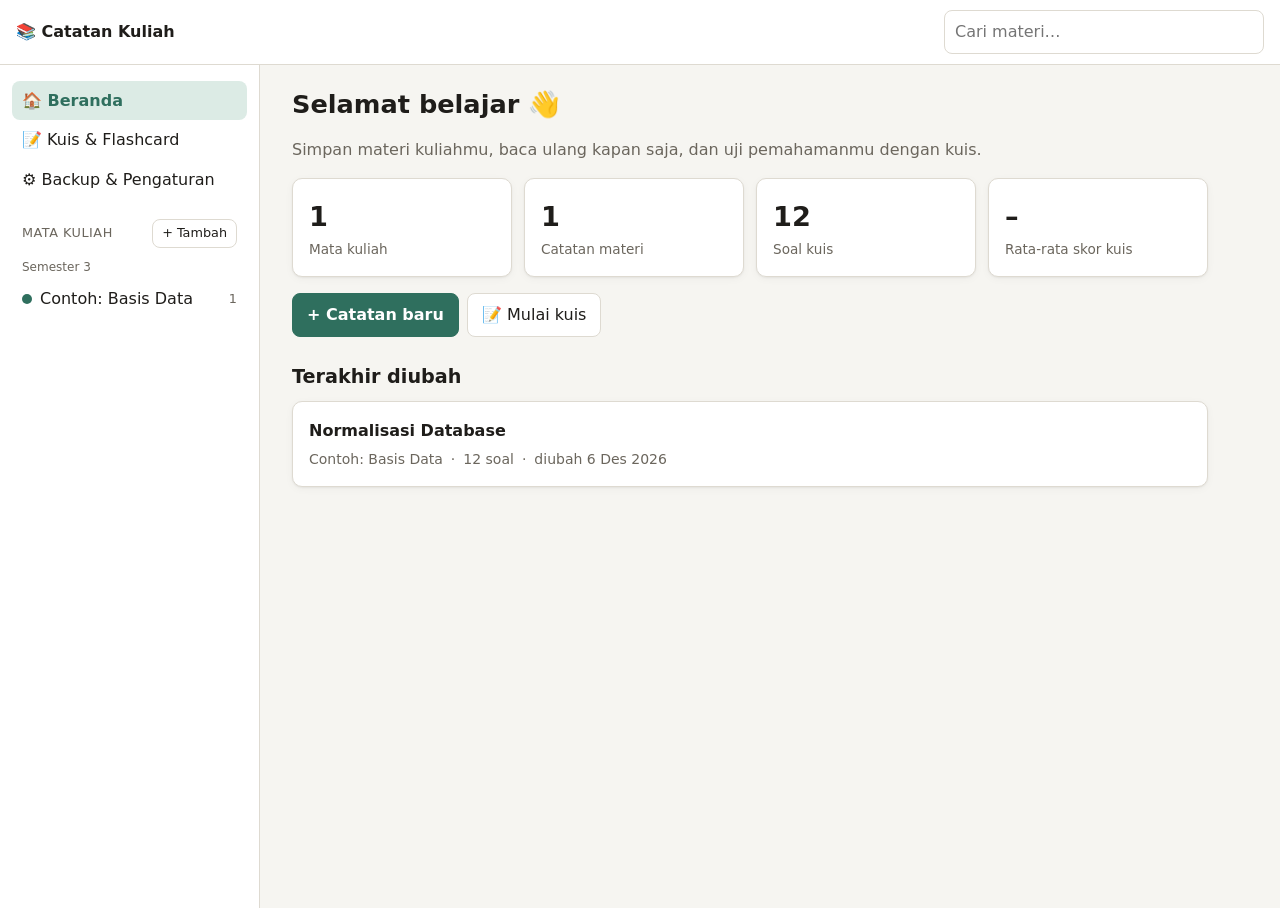
==== index.html @ 5956aaf2 "Aplikasi Catatan Kuliah: simpan materi, belajar ulang, dan kuis Co-Authored-By: Claude Opus 5.5 <nor" ====
<!doctype html>
<html lang="id">
<head>
  <meta charset="utf-8">
  <meta name="viewport" content="width=device-width, initial-scale=1">
  <title>Catatan Kuliah</title>
  <meta name="description" content="Simpan semua materi kuliah, pelajari ulang, dan ubah jadi kuis.">
  <link rel="icon" href="data:image/svg+xml,<svg xmlns='http://www.w3.org/2000/svg' viewBox='0 0 100 100'><text y='.9em' font-size='90'>📚</text></svg>">
  <link rel="stylesheet" href="styles.css">
</head>
<body>
  <header class="topbar">
    <button class="icon-btn menu-btn" id="menuBtn" aria-label="Buka menu">☰</button>
    <a href="#/" class="brand">📚 Catatan Kuliah</a>
    <form class="search" id="searchForm" role="search">
      <input type="search" id="searchInput" placeholder="Cari materi…" aria-label="Cari materi">
    </form>
  </header>

  <div class="layout">
    <aside class="sidebar" id="sidebar">
      <nav>
        <a href="#/" data-nav="home">🏠 Beranda</a>
        <a href="#/kuis" data-nav="kuis">📝 Kuis &amp; Flashcard</a>
        <a href="#/pengaturan" data-nav="pengaturan">⚙️ Backup &amp; Pengaturan</a>
      </nav>
      <div class="side-head">
        <span>Mata Kuliah</span>
        <button class="btn small" id="addCourseBtn">+ Tambah</button>
      </div>
      <div id="courseList"></div>
    </aside>
    <main id="app" tabindex="-1"></main>
  </div>

  <div class="toast" id="toast" role="status" aria-live="polite"></div>
  <script src="app.js"></script>
</body>
</html>
---- styles.css ----
:root {
  --bg: #f6f5f1;
  --surface: #ffffff;
  --surface-2: #efede7;
  --text: #1f1d1a;
  --muted: #6b665d;
  --border: #dedad1;
  --accent: #2f6f5e;
  --accent-soft: #dcebe5;
  --accent-text: #ffffff;
  --good: #2e7d4f;
  --good-soft: #def2e5;
  --bad: #b23b3b;
  --bad-soft: #f8e1e1;
  --warn-soft: #fbf0d4;
  --mark: #fde68a;
  --radius: 10px;
  --shadow: 0 1px 2px rgba(0,0,0,.05), 0 2px 8px rgba(0,0,0,.04);
  color-scheme: light;
}
@media (prefers-color-scheme: dark) {
  :root:not([data-theme="light"]) {
    --bg: #161614;
    --surface: #1f1f1c;
    --surface-2: #2a2a26;
    --text: #ece9e2;
    --muted: #a19c91;
    --border: #3a3934;
    --accent: #6cc3a8;
    --accent-soft: #1f3a32;
    --accent-text: #0d1c17;
    --good: #6fcf97;
    --good-soft: #1d3326;
    --bad: #f08a8a;
    --bad-soft: #3a2222;
    --warn-soft: #3a3220;
    --mark: #6b5a17;
    --shadow: none;
    color-scheme: dark;
  }
}
:root[data-theme="dark"] {
  --bg: #161614; --surface: #1f1f1c; --surface-2: #2a2a26; --text: #ece9e2; --muted: #a19c91;
  --border: #3a3934; --accent: #6cc3a8; --accent-soft: #1f3a32; --accent-text: #0d1c17;
  --good: #6fcf97; --good-soft: #1d3326; --bad: #f08a8a; --bad-soft: #3a2222; --warn-soft: #3a3220;
  --mark: #6b5a17; --shadow: none; color-scheme: dark;
}

* { box-sizing: border-box; }
html, body { margin: 0; }
body {
  background: var(--bg);
  color: var(--text);
  font: 16px/1.6 system-ui, -apple-system, "Segoe UI", Roboto, sans-serif;
}
a { color: var(--accent); }
h1, h2, h3 { line-height: 1.25; }
h1 { font-size: 1.6rem; margin: 0 0 .25rem; }
h2 { font-size: 1.2rem; margin: 1.75rem 0 .75rem; }
.muted { color: var(--muted); }
.small-text { font-size: .875rem; }

/* Top bar */
.topbar {
  position: sticky; top: 0; z-index: 20;
  display: flex; align-items: center; gap: 12px;
  padding: 10px 16px;
  background: var(--surface);
  border-bottom: 1px solid var(--border);
}
.brand { font-weight: 700; text-decoration: none; color: var(--text); white-space: nowrap; }
.search { margin-left: auto; flex: 0 1 320px; min-width: 0; }
.search input { width: 100%; }
.icon-btn.menu-btn { display: none; }

/* Layout */
.layout { display: flex; min-height: calc(100vh - 57px); }
.sidebar {
  width: 260px; flex-shrink: 0;
  padding: 16px 12px;
  border-right: 1px solid var(--border);
  background: var(--surface);
}
.sidebar nav a, .course-link {
  display: flex; align-items: center; gap: 8px;
  padding: 7px 10px; border-radius: 8px;
  color: var(--text); text-decoration: none;
}
.sidebar nav a:hover, .course-link:hover { background: var(--surface-2); }
.sidebar a.active { background: var(--accent-soft); color: var(--accent); font-weight: 600; }
.side-head {
  display: flex; justify-content: space-between; align-items: center;
  margin: 20px 10px 6px; font-size: .8rem; text-transform: uppercase; letter-spacing: .04em; color: var(--muted);
}
.course-link .dot { width: 10px; height: 10px; border-radius: 50%; flex-shrink: 0; }
.course-link .count { margin-left: auto; font-size: .8rem; color: var(--muted); }
.semester-label { font-size: .75rem; color: var(--muted); margin: 10px 10px 2px; }

main { flex: 1; min-width: 0; padding: 24px 32px 64px; max-width: 980px; }
main:focus { outline: none; }

@media (max-width: 760px) {
  .icon-btn.menu-btn { display: inline-flex; }
  .sidebar {
    position: fixed; top: 57px; left: 0; bottom: 0; z-index: 15;
    transform: translateX(-100%); transition: transform .2s ease;
    overflow-y: auto; visibility: hidden;
  }
  .sidebar.open { transform: none; visibility: visible; box-shadow: 4px 0 16px rgba(0,0,0,.15); }
  main { padding: 20px 16px 64px; }
  .search { flex-basis: auto; }
  .brand { font-size: .95rem; }
}

/* Controls */
button, input, select, textarea { font: inherit; color: inherit; }
input[type="text"], input[type="search"], input[type="number"], select, textarea {
  background: var(--surface); border: 1px solid var(--border); border-radius: 8px;
  padding: 8px 10px; max-width: 100%;
}
input:focus, select:focus, textarea:focus, button:focus-visible {
  outline: 2px solid var(--accent); outline-offset: 1px;
}
textarea { width: 100%; resize: vertical; line-height: 1.5; }
.btn, .icon-btn {
  display: inline-flex; align-items: center; justify-content: center; gap: 6px;
  border: 1px solid var(--border); background: var(--surface); border-radius: 8px;
  padding: 8px 14px; cursor: pointer; text-decoration: none; color: var(--text);
}
.icon-btn { padding: 6px 10px; }
.btn:hover { background: var(--surface-2); }
.btn.primary { background: var(--accent); border-color: var(--accent); color: var(--accent-text); font-weight: 600; }
.btn.primary:hover { filter: brightness(1.07); }
.btn.danger { color: var(--bad); }
.btn.small { padding: 3px 9px; font-size: .8rem; }
.btn[disabled] { opacity: .5; cursor: not-allowed; }
.row { display: flex; gap: 8px; flex-wrap: wrap; align-items: center; }
.spread { display: flex; justify-content: space-between; align-items: flex-start; gap: 12px; flex-wrap: wrap; }
label.field { display: block; margin-bottom: 14px; }
label.field > span { display: block; font-weight: 600; font-size: .9rem; margin-bottom: 4px; }

/* Cards */
.card {
  background: var(--surface); border: 1px solid var(--border); border-radius: var(--radius);
  padding: 16px; box-shadow: var(--shadow);
}
.grid { display: grid; gap: 12px; grid-template-columns: repeat(auto-fill, minmax(200px, 1fr)); }
.stats { display: grid; gap: 12px; grid-template-columns: repeat(auto-fit, minmax(140px, 1fr)); margin: 16px 0; }
.stat .num { font-size: 1.7rem; font-weight: 700; font-variant-numeric: tabular-nums; }
.stat .lbl { color: var(--muted); font-size: .85rem; }
.list { display: flex; flex-direction: column; gap: 8px; }
.note-item { display: block; text-decoration: none; color: var(--text); }
.note-item:hover { border-color: var(--accent); }
.note-item .title { font-weight: 600; }
.pill {
  display: inline-block; padding: 1px 8px; border-radius: 99px; font-size: .75rem;
  background: var(--surface-2); color: var(--muted);
}
.pill.weak { background: var(--bad-soft); color: var(--bad); }
.empty { text-align: center; padding: 32px 16px; color: var(--muted); }

/* Note content */
.note-body { margin-top: 16px; }
.note-body h1 { font-size: 1.4rem; margin-top: 1.5rem; }
.note-body h2 { font-size: 1.2rem; }
.note-body h3 { font-size: 1.05rem; }
.note-body code { background: var(--surface-2); padding: 1px 5px; border-radius: 4px; font-size: .9em; }
.note-body pre { background: var(--surface-2); padding: 12px; border-radius: 8px; overflow-x: auto; }
.note-body pre code { background: none; padding: 0; }
.note-body blockquote { margin: 1rem 0; padding: 8px 14px; border-left: 3px solid var(--accent); background: var(--accent-soft); border-radius: 0 8px 8px 0; }
.note-body mark { background: var(--mark); color: inherit; padding: 0 2px; border-radius: 3px; }
.note-body strong { color: var(--accent); }
.note-body img { max-width: 100%; }
.def { display: grid; grid-template-columns: minmax(90px, 30%) 1fr; gap: 12px; padding: 8px 12px; border-bottom: 1px solid var(--border); }
.def:first-child { border-top: 1px solid var(--border); }
.def dt { font-weight: 700; }
.def dd { margin: 0; }
dl.defs { margin: 1rem 0; }
@media (max-width: 520px) { .def { grid-template-columns: 1fr; gap: 2px; } }

/* Editor */
.editor-grid { display: grid; gap: 16px; grid-template-columns: 1fr 1fr; }
@media (max-width: 900px) { .editor-grid { grid-template-columns: 1fr; } }
.preview { min-height: 200px; max-height: 60vh; overflow-y: auto; }
.help { background: var(--warn-soft); border-radius: 8px; padding: 10px 14px; font-size: .875rem; margin-bottom: 14px; }
.help code { background: var(--surface); padding: 0 4px; border-radius: 4px; }
.q-item { border: 1px solid var(--border); border-radius: 8px; padding: 10px 12px; margin-bottom: 8px; background: var(--surface); }
.q-item .meta { font-size: .8rem; color: var(--muted); }

/* Quiz */
.quiz-wrap { max-width: 680px; }
.progress { height: 6px; background: var(--surface-2); border-radius: 99px; overflow: hidden; margin: 8px 0 20px; }
.progress > div { height: 100%; background: var(--accent); transition: width .25s; }
.question { font-size: 1.15rem; font-weight: 600; margin: 8px 0 18px; }
.options { display: flex; flex-direction: column; gap: 8px; }
.option {
  text-align: left; padding: 12px 14px; border: 1px solid var(--border); border-radius: 8px;
  background: var(--surface); cursor: pointer; display: flex; gap: 10px;
}
.option:hover:not([disabled]) { border-color: var(--accent); }
.option .key { color: var(--muted); font-weight: 600; min-width: 1.2em; }
.option.correct { background: var(--good-soft); border-color: var(--good); }
.option.wrong { background: var(--bad-soft); border-color: var(--bad); }
.option[disabled] { cursor: default; }
.feedback { margin-top: 16px; padding: 12px 14px; border-radius: 8px; }
.feedback.ok { background: var(--good-soft); }
.feedback.no { background: var(--bad-soft); }
.flashcard {
  min-height: 220px; display: flex; flex-direction: column; justify-content: center; align-items: center;
  text-align: center; padding: 28px 20px;
}
.flashcard .answer { margin-top: 18px; padding-top: 18px; border-top: 1px dashed var(--border); width: 100%; font-size: 1.1rem; }
.score-big { font-size: 3rem; font-weight: 800; font-variant-numeric: tabular-nums; }
.choice-grid { display: grid; gap: 8px; grid-template-columns: repeat(auto-fit, minmax(180px, 1fr)); }
.choice { display: flex; gap: 8px; align-items: flex-start; padding: 10px 12px; border: 1px solid var(--border); border-radius: 8px; background: var(--surface); cursor: pointer; }
.choice:has(input:checked) { border-color: var(--accent); background: var(--accent-soft); }

table { border-collapse: collapse; width: 100%; font-size: .9rem; }
th, td { text-align: left; padding: 8px 6px; border-bottom: 1px solid var(--border); }
th { color: var(--muted); font-weight: 600; }
td.num { font-variant-numeric: tabular-nums; }
.table-scroll { overflow-x: auto; }

.toast {
  position: fixed; left: 50%; bottom: 24px; transform: translateX(-50%) translateY(20px);
  background: var(--text); color: var(--bg); padding: 10px 16px; border-radius: 8px;
  opacity: 0; pointer-events: none; transition: all .2s; max-width: calc(100% - 32px); z-index: 50;
}
.toast.show { opacity: 1; transform: translateX(-50%); }
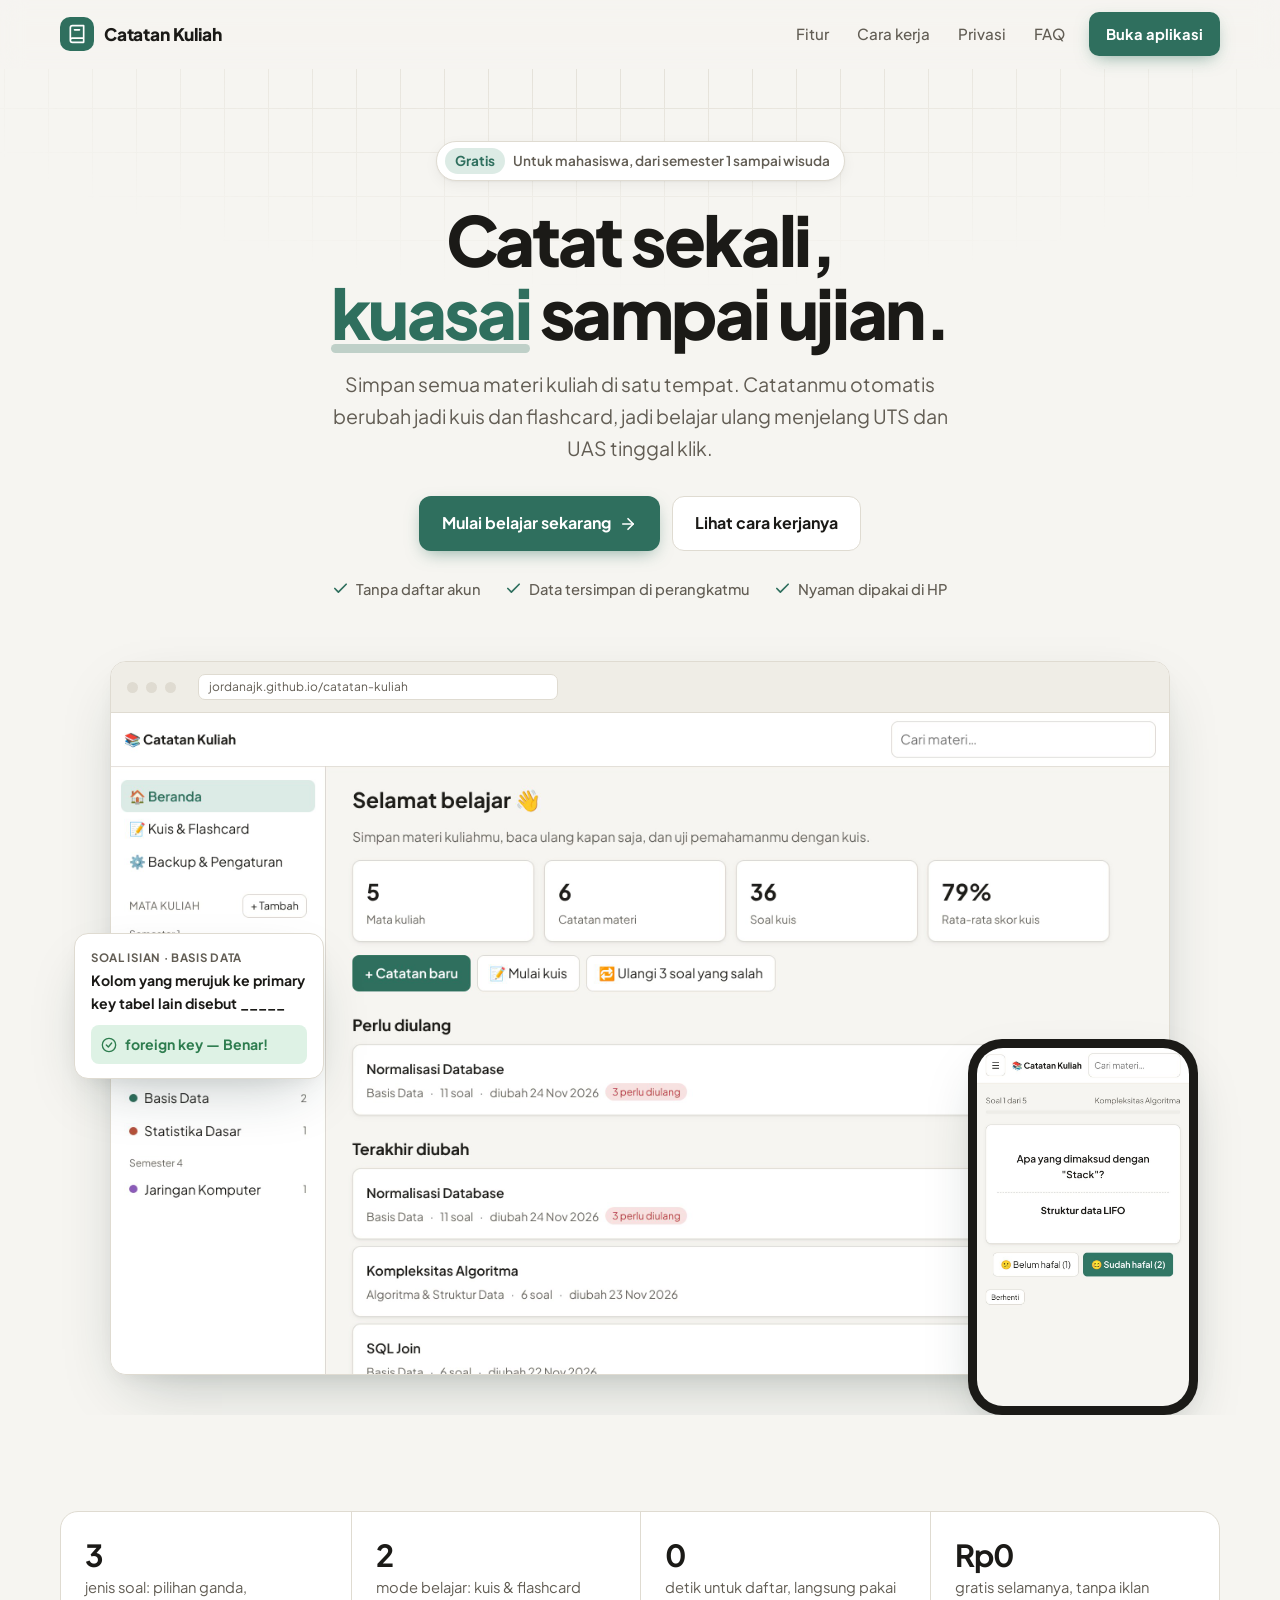
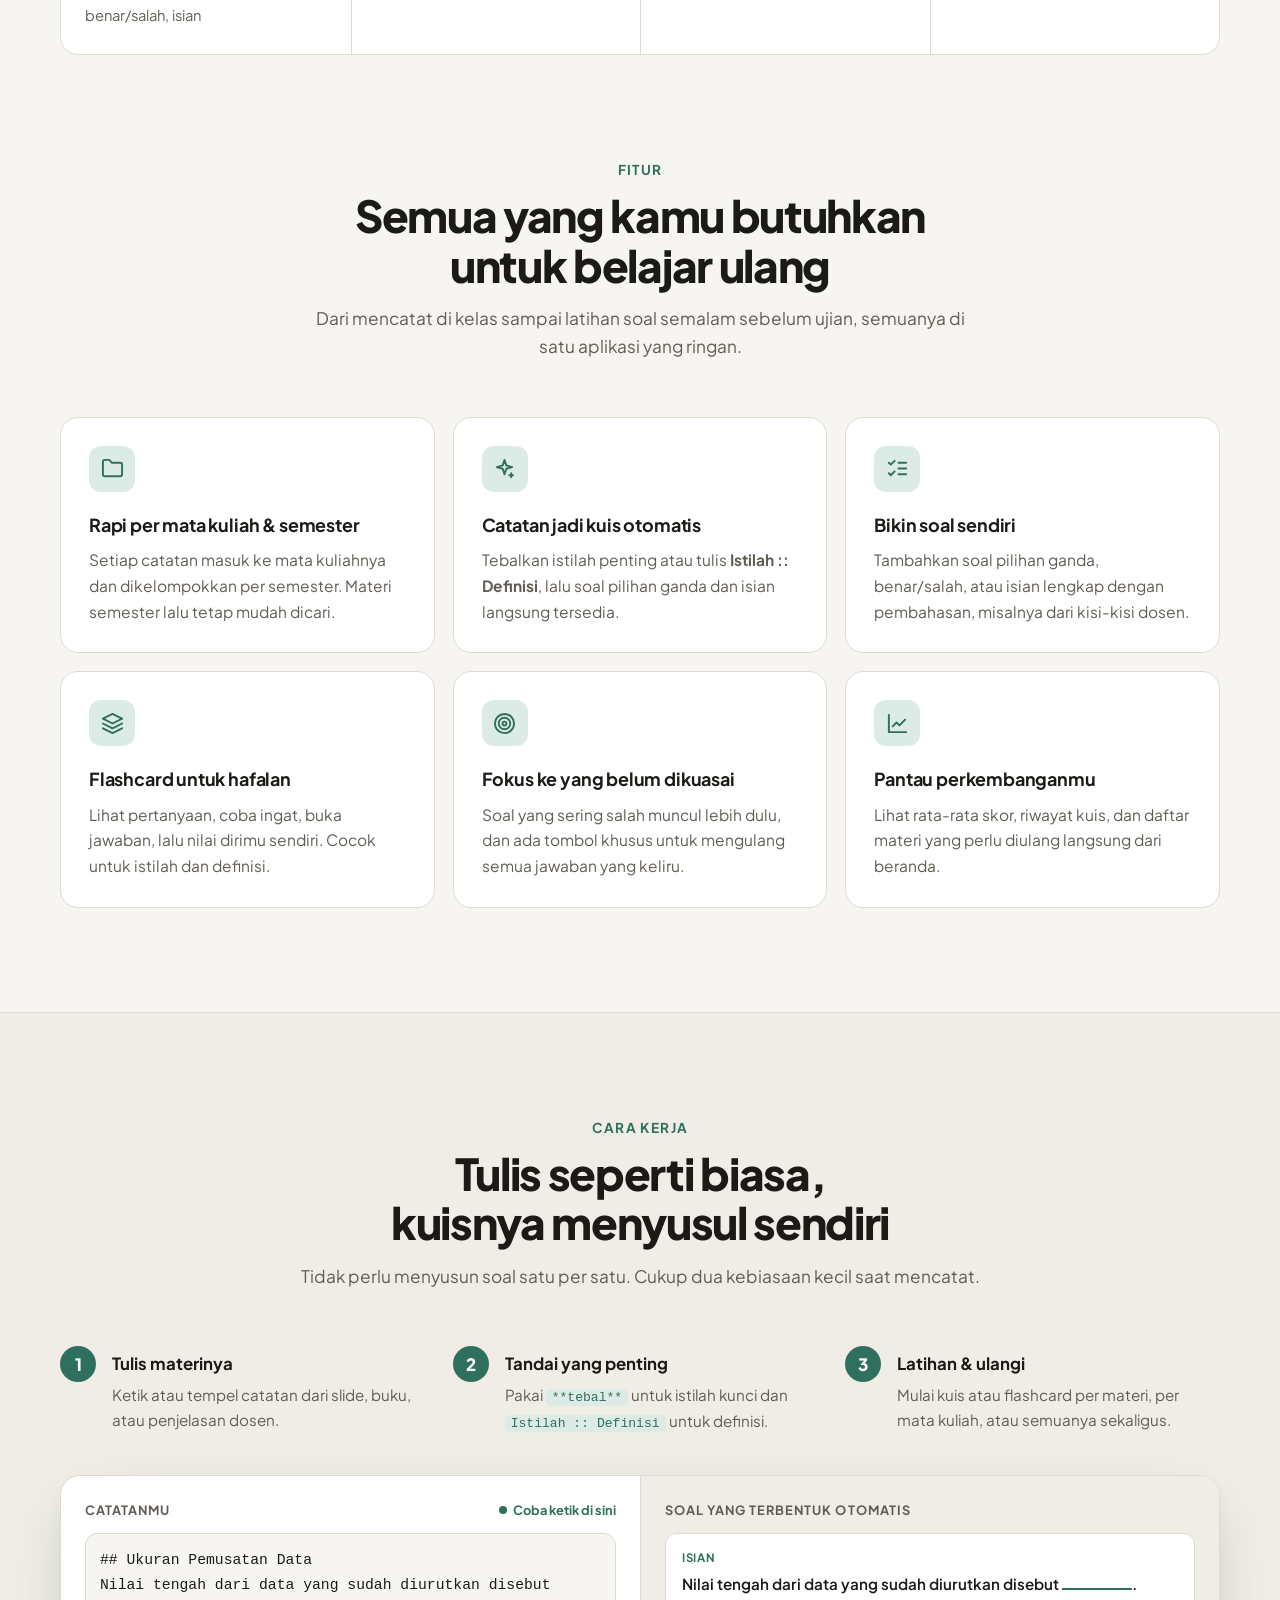
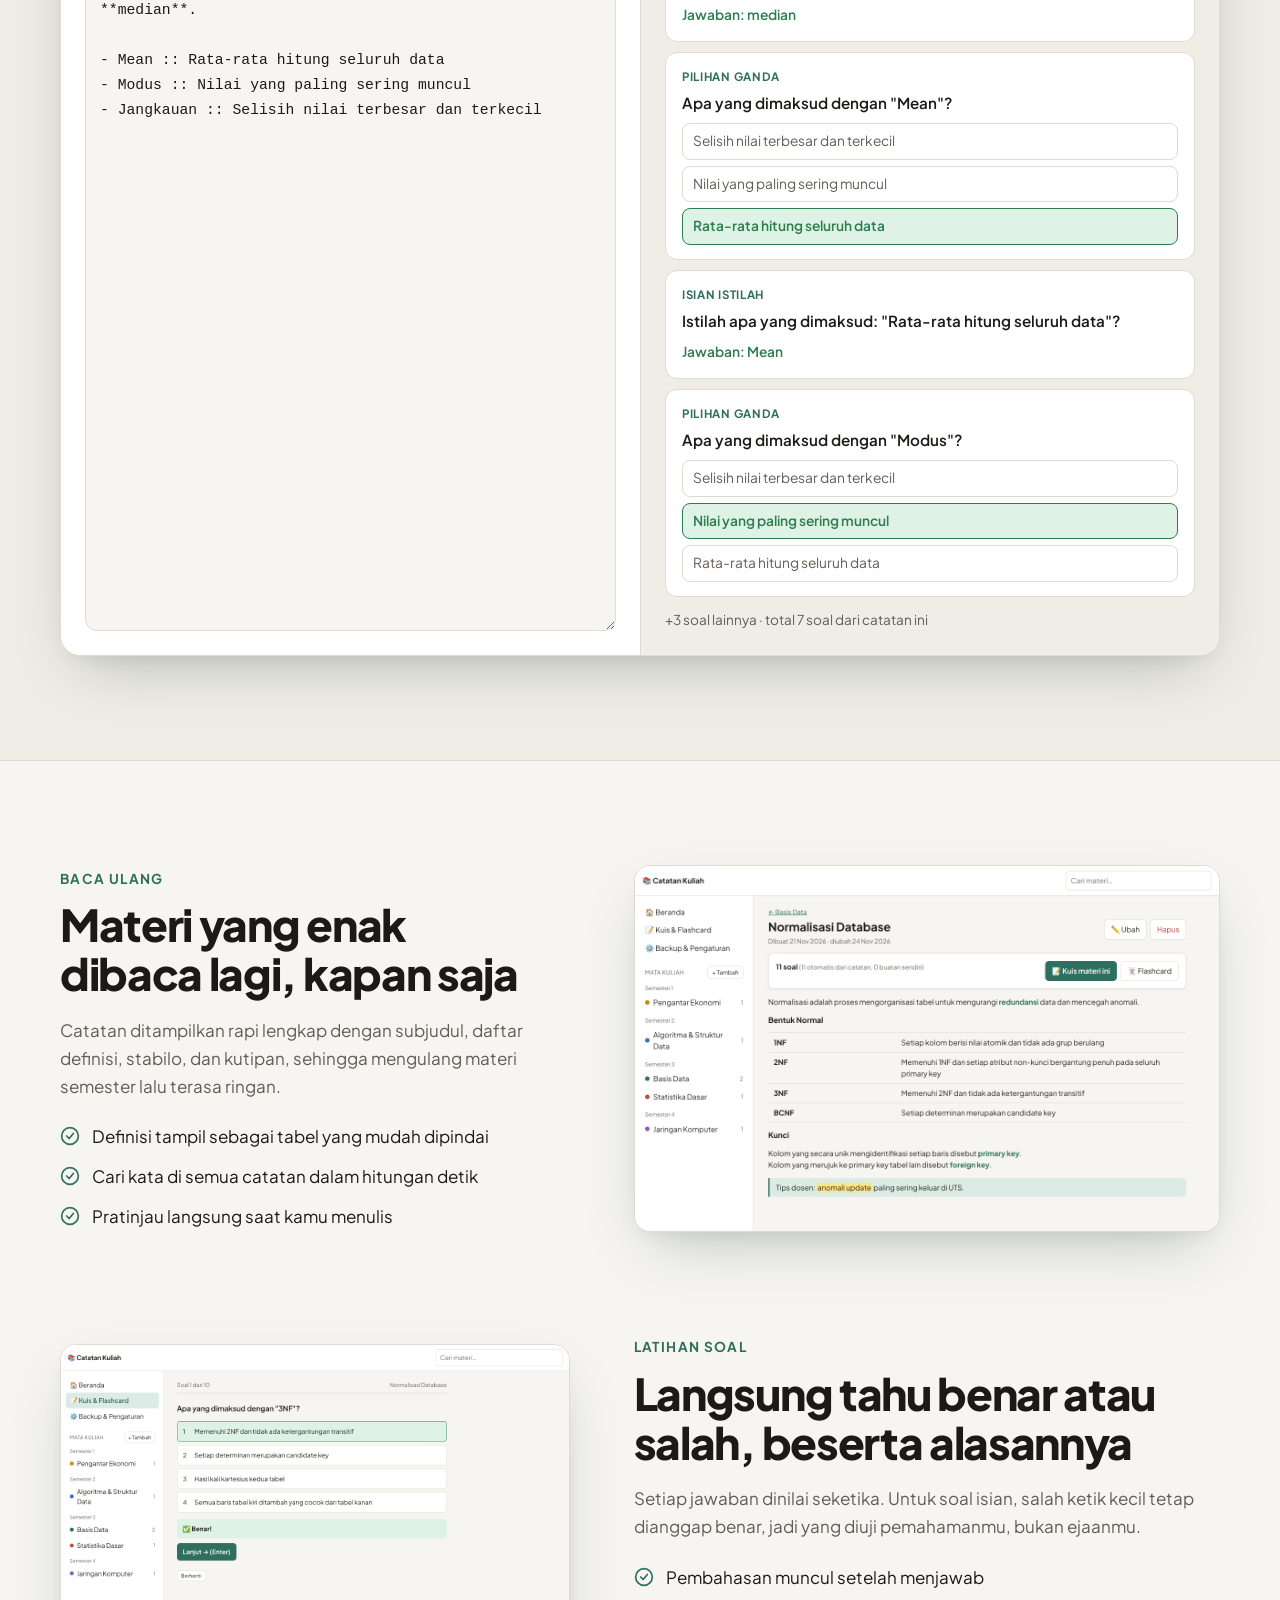
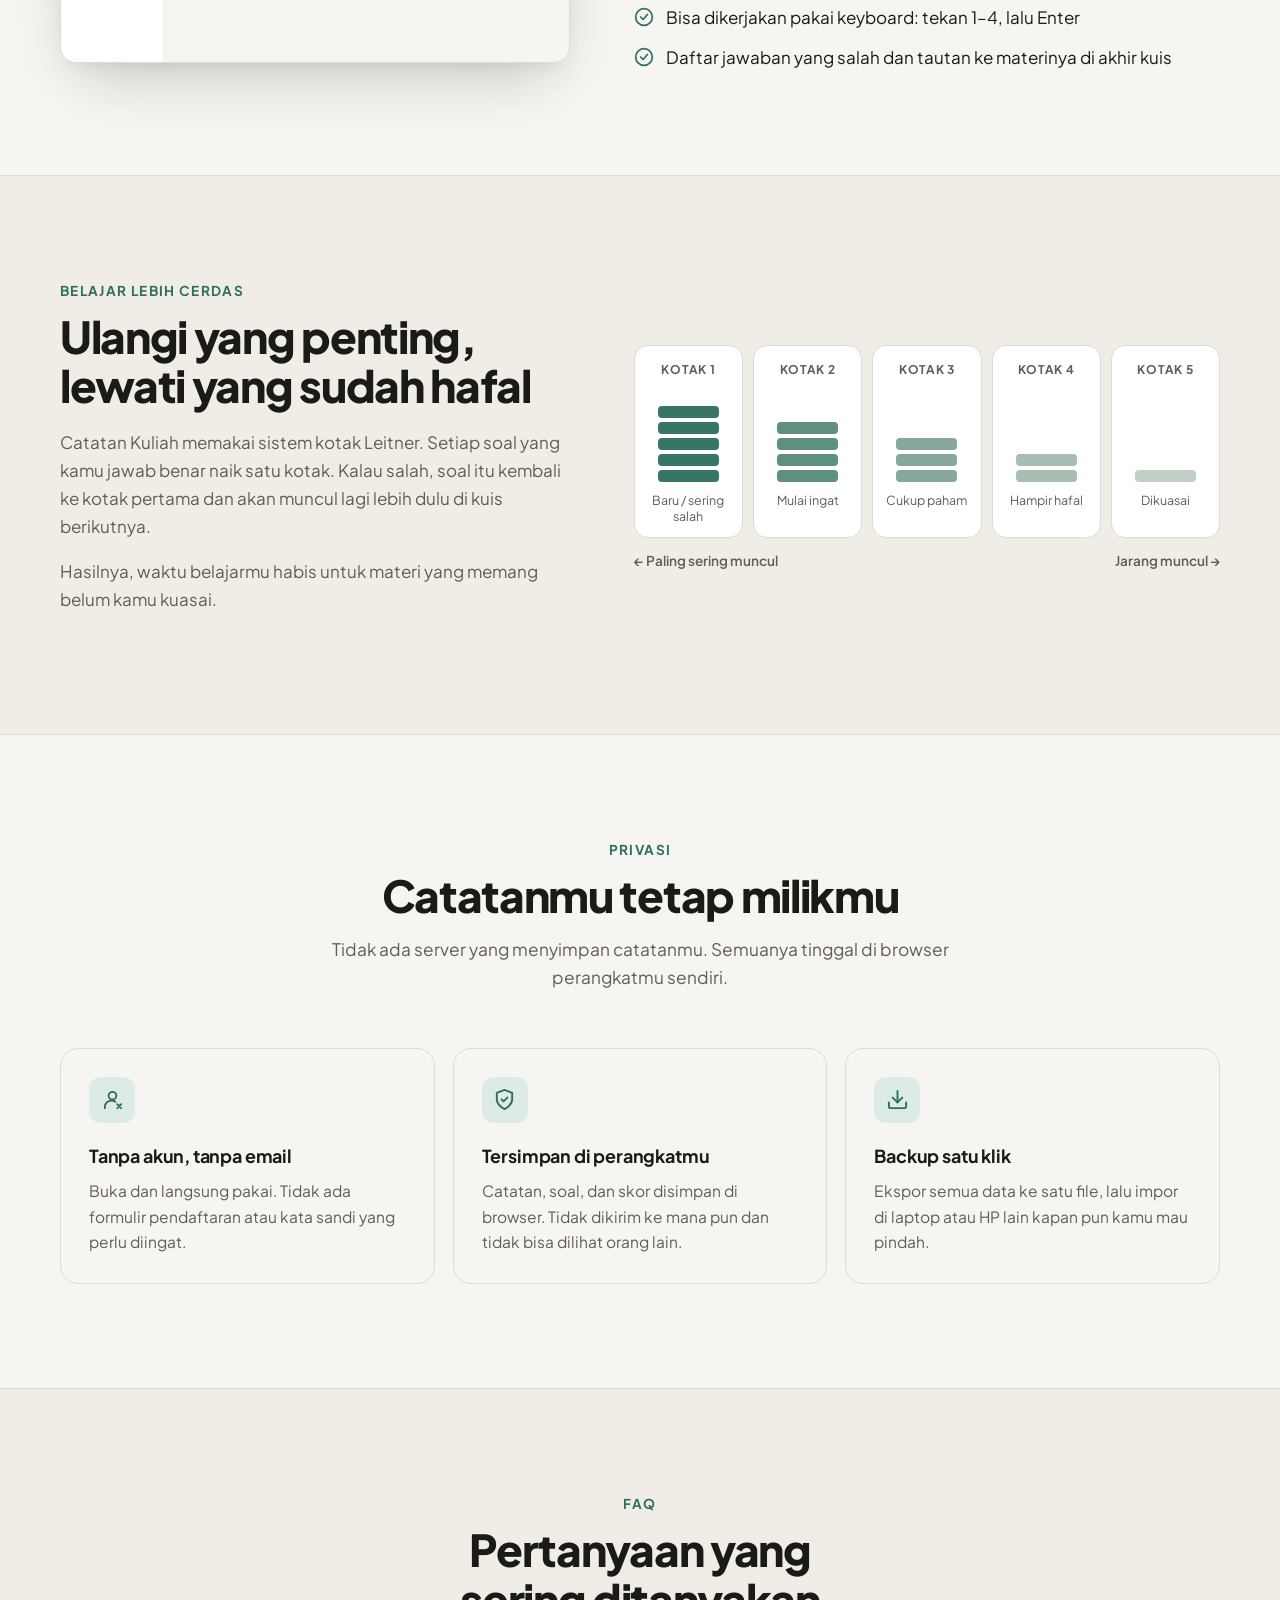
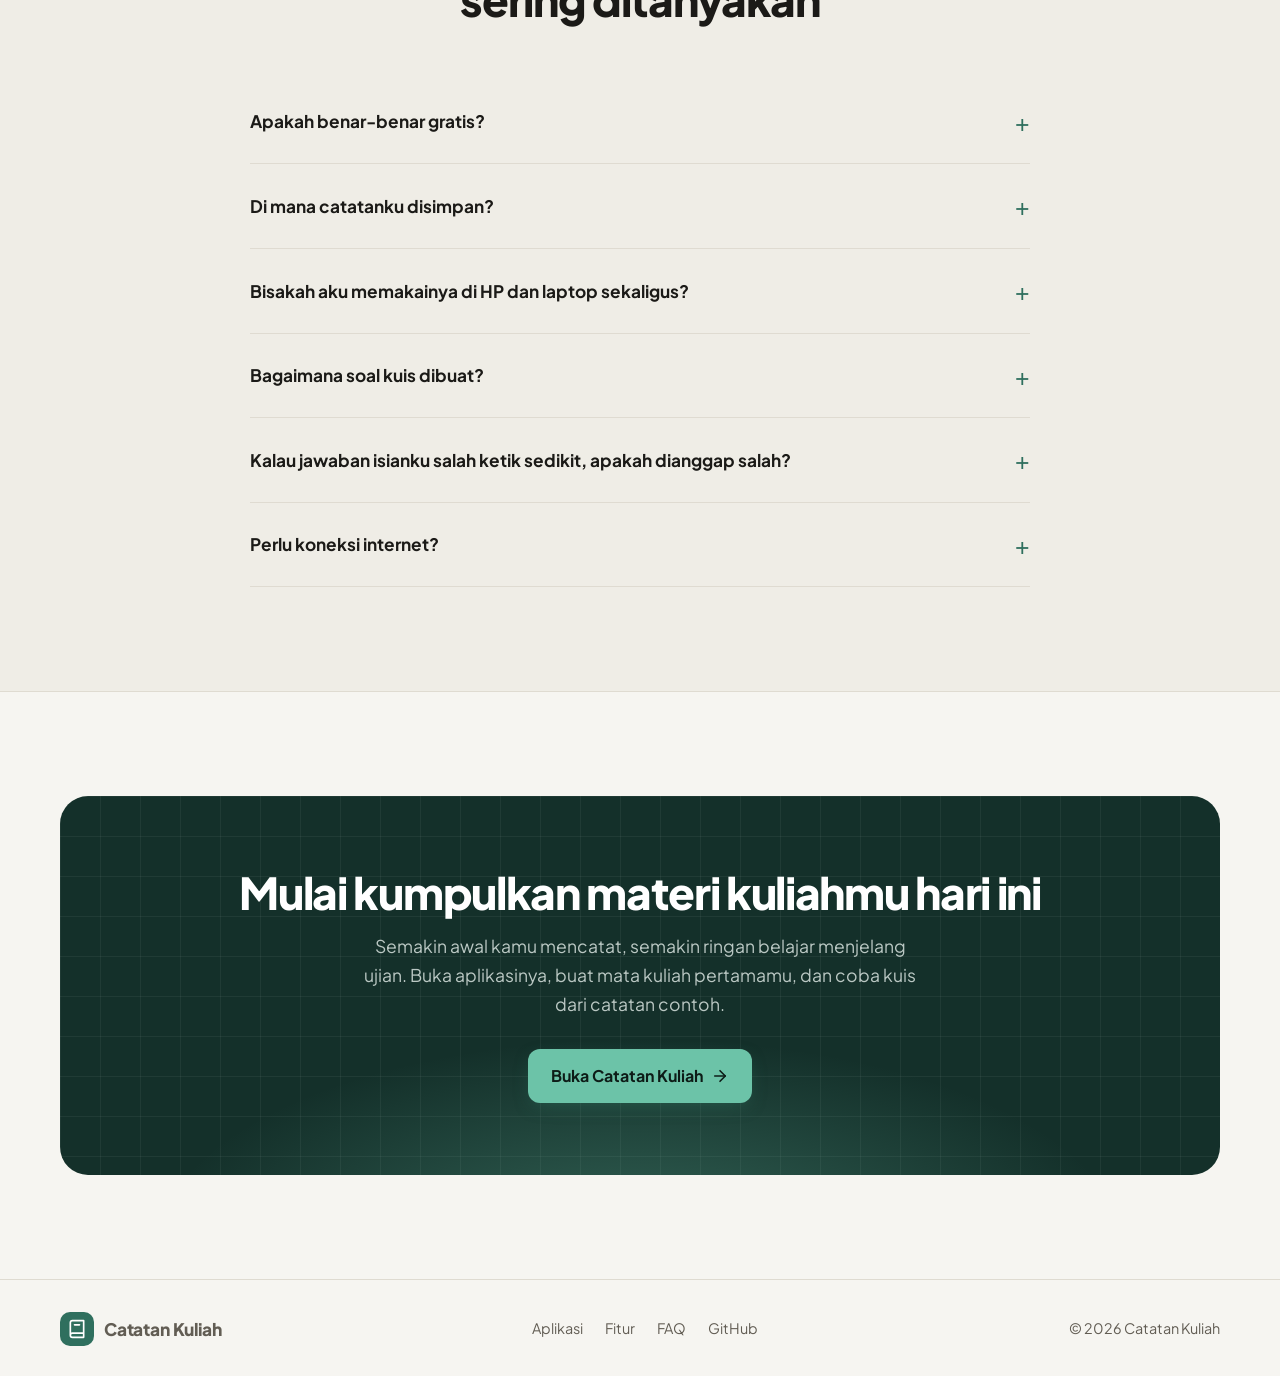
==== commit 1bac27e3: "Tambah landing page dan siapkan GitHub Pages Aplikasi dipindah ke app.html, index.html kini landing " ====
--- a/index.html
+++ b/index.html
@@ -3,37 +3,683 @@
 <head>
   <meta charset="utf-8">
   <meta name="viewport" content="width=device-width, initial-scale=1">
-  <title>Catatan Kuliah</title>
-  <meta name="description" content="Simpan semua materi kuliah, pelajari ulang, dan ubah jadi kuis.">
+  <title>Catatan Kuliah — Catat sekali, kuasai sampai ujian</title>
+  <meta name="description" content="Simpan semua materi kuliah dari semester 1 sampai lulus. Catatanmu otomatis jadi kuis dan flashcard untuk belajar ulang menjelang UTS dan UAS. Gratis, tanpa akun.">
+  <meta property="og:title" content="Catatan Kuliah — Catat sekali, kuasai sampai ujian">
+  <meta property="og:description" content="Simpan materi kuliah, belajar ulang, dan ubah catatan jadi kuis otomatis. Gratis, tanpa akun.">
+  <meta property="og:image" content="assets/dashboard.jpg">
+  <meta property="og:type" content="website">
+  <meta name="theme-color" content="#2f6f5e">
   <link rel="icon" href="data:image/svg+xml,<svg xmlns='http://www.w3.org/2000/svg' viewBox='0 0 100 100'><text y='.9em' font-size='90'>📚</text></svg>">
-  <link rel="stylesheet" href="styles.css">
+  <link rel="preconnect" href="https://fonts.googleapis.com">
+  <link rel="preconnect" href="https://fonts.gstatic.com" crossorigin>
+  <link rel="stylesheet" href="https://fonts.googleapis.com/css2?family=Plus+Jakarta+Sans:wght@400;500;600;700;800&display=swap">
+  <style>
+    :root {
+      --bg: #f6f5f1;
+      --bg-alt: #efede6;
+      --surface: #ffffff;
+      --text: #1b1a17;
+      --muted: #625d54;
+      --border: #dfdbd1;
+      --accent: #2f6f5e;
+      --accent-strong: #245a4c;
+      --accent-soft: #dcebe5;
+      --accent-text: #ffffff;
+      --good: #2e7d4f;
+      --good-soft: #def2e5;
+      --bad: #b23b3b;
+      --bad-soft: #f8e1e1;
+      --mark: #fde68a;
+      --dark: #14302a;
+      --dark-text: #e9f2ee;
+      --shadow-lg: 0 24px 60px -20px rgba(20, 48, 42, .28), 0 8px 20px -8px rgba(0,0,0,.08);
+      --shadow: 0 1px 2px rgba(0,0,0,.04), 0 4px 14px rgba(0,0,0,.05);
+      color-scheme: light;
+    }
+    @media (prefers-color-scheme: dark) {
+      :root:not([data-theme="light"]) {
+        --bg: #121311; --bg-alt: #191a17; --surface: #1e1f1c; --text: #ece9e2; --muted: #a39e93;
+        --border: #34332e; --accent: #6cc3a8; --accent-strong: #84d3ba; --accent-soft: #1d3730; --accent-text: #0d1c17;
+        --good: #6fcf97; --good-soft: #1d3326; --bad: #f08a8a; --bad-soft: #3a2222; --mark: #6b5a17;
+        --dark: #0d1f1b; --dark-text: #e9f2ee;
+        --shadow-lg: 0 24px 60px -20px rgba(0,0,0,.6); --shadow: none;
+        color-scheme: dark;
+      }
+    }
+    :root[data-theme="dark"] {
+      --bg: #121311; --bg-alt: #191a17; --surface: #1e1f1c; --text: #ece9e2; --muted: #a39e93;
+      --border: #34332e; --accent: #6cc3a8; --accent-strong: #84d3ba; --accent-soft: #1d3730; --accent-text: #0d1c17;
+      --good: #6fcf97; --good-soft: #1d3326; --bad: #f08a8a; --bad-soft: #3a2222; --mark: #6b5a17;
+      --dark: #0d1f1b; --dark-text: #e9f2ee; --shadow-lg: 0 24px 60px -20px rgba(0,0,0,.6); --shadow: none;
+      color-scheme: dark;
+    }
+
+    * { box-sizing: border-box; }
+    html { scroll-behavior: smooth; }
+    @media (prefers-reduced-motion: reduce) { html { scroll-behavior: auto; } * { transition: none !important; animation: none !important; } }
+    body {
+      margin: 0; background: var(--bg); color: var(--text);
+      font: 17px/1.65 "Plus Jakarta Sans", system-ui, -apple-system, "Segoe UI", Roboto, sans-serif;
+      -webkit-font-smoothing: antialiased;
+    }
+    img { max-width: 100%; height: auto; display: block; }
+    a { color: inherit; }
+    .wrap { width: min(1160px, 100% - 32px); margin-inline: auto; }
+    .sr-only { position: absolute; width: 1px; height: 1px; overflow: hidden; clip: rect(0 0 0 0); }
+
+    /* Buttons */
+    .btn {
+      display: inline-flex; align-items: center; gap: 8px; justify-content: center;
+      padding: 13px 22px; border-radius: 12px; font-weight: 700; font-size: 1rem;
+      text-decoration: none; border: 1px solid transparent; transition: transform .15s, background .15s, border-color .15s;
+      white-space: nowrap;
+    }
+    .btn svg { width: 18px; height: 18px; }
+    .btn-primary { background: var(--accent); color: var(--accent-text); box-shadow: 0 6px 18px -6px color-mix(in srgb, var(--accent) 60%, transparent); }
+    .btn-primary:hover { background: var(--accent-strong); transform: translateY(-1px); }
+    .btn-ghost { border-color: var(--border); background: var(--surface); color: var(--text); }
+    .btn-ghost:hover { border-color: var(--accent); }
+    .btn-sm { padding: 9px 16px; font-size: .92rem; border-radius: 10px; }
+    :focus-visible { outline: 3px solid var(--accent); outline-offset: 3px; border-radius: 6px; }
+
+    /* Nav */
+    .nav {
+      position: sticky; top: 0; z-index: 30;
+      background: color-mix(in srgb, var(--bg) 82%, transparent);
+      backdrop-filter: saturate(1.4) blur(12px); -webkit-backdrop-filter: saturate(1.4) blur(12px);
+      border-bottom: 1px solid transparent; transition: border-color .2s;
+    }
+    .nav.scrolled { border-bottom-color: var(--border); }
+    .nav .wrap { display: flex; align-items: center; gap: 24px; height: 68px; }
+    .logo { display: flex; align-items: center; gap: 10px; font-weight: 800; text-decoration: none; font-size: 1.08rem; letter-spacing: -.01em; }
+    .logo-mark { width: 34px; height: 34px; border-radius: 10px; background: var(--accent); color: var(--accent-text); display: grid; place-items: center; }
+    .logo-mark svg { width: 20px; height: 20px; }
+    .nav-links { display: flex; gap: 28px; margin-left: auto; }
+    .nav-links a { text-decoration: none; color: var(--muted); font-weight: 500; font-size: .95rem; }
+    .nav-links a:hover { color: var(--text); }
+    @media (max-width: 760px) { .nav-links { display: none; } .nav .btn { margin-left: auto; } }
+
+    /* Hero */
+    .hero { position: relative; padding: 72px 0 40px; overflow: hidden; }
+    .hero::before {
+      content: ""; position: absolute; inset: -20% -10% auto; height: 760px; z-index: -1;
+      background:
+        radial-gradient(ellipse 55% 50% at 50% 0%, color-mix(in srgb, var(--accent) 16%, transparent), transparent 70%),
+        linear-gradient(var(--border) 1px, transparent 1px) 0 0 / 44px 44px,
+        linear-gradient(90deg, var(--border) 1px, transparent 1px) 0 0 / 44px 44px;
+      mask-image: radial-gradient(ellipse 70% 60% at 50% 20%, #000 30%, transparent 75%);
+      -webkit-mask-image: radial-gradient(ellipse 70% 60% at 50% 20%, #000 30%, transparent 75%);
+      opacity: .7;
+    }
+    .hero-copy { text-align: center; max-width: 820px; margin-inline: auto; }
+    .eyebrow {
+      display: inline-flex; align-items: center; gap: 8px; padding: 6px 14px 6px 8px; border-radius: 99px;
+      background: var(--surface); border: 1px solid var(--border); font-size: .85rem; font-weight: 600; color: var(--muted);
+      box-shadow: var(--shadow);
+    }
+    .eyebrow .tag { background: var(--accent-soft); color: var(--accent); border-radius: 99px; padding: 2px 10px; font-weight: 700; }
+    h1 {
+      font-size: clamp(2.4rem, 6vw, 4.3rem); line-height: 1.05; letter-spacing: -.035em; font-weight: 800;
+      margin: 22px 0 20px; text-wrap: balance;
+    }
+    h1 .hl { color: var(--accent); position: relative; white-space: nowrap; }
+    h1 .hl::after {
+      content: ""; position: absolute; left: 0; right: 0; bottom: .02em; height: .14em; border-radius: 99px;
+      background: color-mix(in srgb, var(--accent) 28%, transparent); z-index: -1;
+    }
+    .lead { font-size: clamp(1.05rem, 2vw, 1.22rem); color: var(--muted); max-width: 640px; margin: 0 auto; text-wrap: pretty; }
+    .cta-row { display: flex; gap: 12px; justify-content: center; flex-wrap: wrap; margin-top: 32px; }
+    .checks { display: flex; gap: 8px 24px; justify-content: center; flex-wrap: wrap; margin: 26px 0 0; padding: 0; list-style: none; color: var(--muted); font-size: .92rem; font-weight: 500; }
+    .checks li { display: flex; align-items: center; gap: 7px; }
+    .checks svg { width: 17px; height: 17px; color: var(--accent); flex-shrink: 0; }
+
+    /* Product shot */
+    .shot { position: relative; margin: 60px auto 0; max-width: 1060px; }
+    .browser {
+      border-radius: 16px; overflow: hidden; background: var(--surface); border: 1px solid var(--border);
+      box-shadow: var(--shadow-lg);
+    }
+    .browser-bar { display: flex; align-items: center; gap: 8px; padding: 12px 16px; border-bottom: 1px solid var(--border); background: var(--bg-alt); }
+    .browser-bar i { width: 11px; height: 11px; border-radius: 50%; background: var(--border); display: block; }
+    .browser-bar .url { margin-left: 14px; flex: 1; max-width: 360px; height: 26px; border-radius: 7px; background: var(--surface); border: 1px solid var(--border); font-size: .75rem; color: var(--muted); display: flex; align-items: center; padding: 0 10px; overflow: hidden; white-space: nowrap; }
+    .phone {
+      position: absolute; right: -28px; bottom: -40px; width: 230px; border-radius: 34px; padding: 9px;
+      background: #1b1a17; box-shadow: var(--shadow-lg);
+    }
+    .phone img { border-radius: 26px; aspect-ratio: 390 / 660; object-fit: cover; object-position: top; }
+    .float-card {
+      position: absolute; left: -36px; top: 38%; background: var(--surface); border: 1px solid var(--border);
+      border-radius: 14px; padding: 14px 16px; box-shadow: var(--shadow-lg); width: 250px; font-size: .88rem;
+    }
+    .float-card .k { font-size: .72rem; text-transform: uppercase; letter-spacing: .06em; color: var(--muted); font-weight: 700; }
+    .float-card .v { font-weight: 700; margin-top: 2px; }
+    .float-card .ok { display: flex; align-items: center; gap: 8px; margin-top: 10px; padding: 8px 10px; border-radius: 8px; background: var(--good-soft); color: var(--good); font-weight: 700; }
+    .float-card .ok svg { width: 16px; height: 16px; }
+    @media (max-width: 1100px) { .float-card { left: 12px; top: auto; bottom: -30px; } .phone { right: 12px; } }
+    @media (max-width: 760px) {
+      .phone { width: 128px; border-radius: 22px; padding: 5px; bottom: -28px; right: 8px; }
+      .phone img { border-radius: 18px; }
+      .float-card { display: none; }
+      .browser-bar .url { display: none; }
+    }
+
+    /* Sections */
+    section { padding: 104px 0; }
+    @media (max-width: 760px) { section { padding: 72px 0; } .hero { padding-top: 48px; } }
+    .section-head { max-width: 680px; margin: 0 auto 56px; text-align: center; }
+    .kicker { color: var(--accent); font-weight: 700; font-size: .85rem; text-transform: uppercase; letter-spacing: .1em; }
+    h2 { font-size: clamp(1.9rem, 4vw, 2.75rem); line-height: 1.12; letter-spacing: -.03em; margin: 10px 0 14px; font-weight: 800; text-wrap: balance; }
+    .section-head p { color: var(--muted); margin: 0; font-size: 1.08rem; text-wrap: pretty; }
+    .alt { background: var(--bg-alt); border-block: 1px solid var(--border); }
+
+    /* Stats strip */
+    .strip { padding: 96px 0 0; }
+    .strip-grid { display: grid; grid-template-columns: repeat(4, 1fr); border: 1px solid var(--border); border-radius: 18px; background: var(--surface); overflow: hidden; }
+    .strip-grid > div { padding: 26px 24px; border-left: 1px solid var(--border); }
+    .strip-grid > div:first-child { border-left: 0; }
+    .strip-grid b { display: block; font-size: 1.9rem; letter-spacing: -.03em; line-height: 1.1; }
+    .strip-grid span { color: var(--muted); font-size: .92rem; }
+    @media (max-width: 760px) {
+      .strip { padding-top: 72px; }
+      .strip-grid { grid-template-columns: 1fr 1fr; }
+      .strip-grid > div:nth-child(3) { border-left: 0; }
+      .strip-grid > div:nth-child(n+3) { border-top: 1px solid var(--border); }
+    }
+
+    /* Features */
+    .features { display: grid; grid-template-columns: repeat(3, 1fr); gap: 18px; }
+    @media (max-width: 960px) { .features { grid-template-columns: 1fr 1fr; } }
+    @media (max-width: 620px) { .features { grid-template-columns: 1fr; } }
+    .feature {
+      background: var(--surface); border: 1px solid var(--border); border-radius: 18px; padding: 28px;
+      transition: transform .2s, border-color .2s, box-shadow .2s;
+    }
+    .feature:hover { transform: translateY(-3px); border-color: color-mix(in srgb, var(--accent) 45%, var(--border)); box-shadow: var(--shadow); }
+    .icon { width: 46px; height: 46px; border-radius: 12px; background: var(--accent-soft); color: var(--accent); display: grid; place-items: center; margin-bottom: 18px; }
+    .icon svg { width: 23px; height: 23px; }
+    .feature h3 { margin: 0 0 8px; font-size: 1.12rem; letter-spacing: -.01em; }
+    .feature p { margin: 0; color: var(--muted); font-size: .97rem; }
+
+    /* How it works + demo */
+    .steps { display: grid; grid-template-columns: repeat(3, 1fr); gap: 18px; margin-bottom: 40px; counter-reset: s; }
+    @media (max-width: 860px) { .steps { grid-template-columns: 1fr; } }
+    .step { display: flex; gap: 16px; align-items: flex-start; }
+    .step::before {
+      counter-increment: s; content: counter(s); flex-shrink: 0; width: 36px; height: 36px; border-radius: 50%;
+      background: var(--accent); color: var(--accent-text); font-weight: 800; display: grid; place-items: center;
+    }
+    .step h3 { margin: 4px 0 4px; font-size: 1.05rem; }
+    .step p { margin: 0; color: var(--muted); font-size: .95rem; }
+    .step code, .demo code { font-family: ui-monospace, "SF Mono", Menlo, Consolas, monospace; font-size: .86em; background: var(--accent-soft); color: var(--accent); padding: 1px 6px; border-radius: 5px; }
+
+    .demo {
+      display: grid; grid-template-columns: 1fr 1fr; border: 1px solid var(--border); border-radius: 20px; overflow: hidden;
+      background: var(--surface); box-shadow: var(--shadow-lg);
+    }
+    @media (max-width: 860px) { .demo { grid-template-columns: 1fr; } }
+    .demo-pane { padding: 24px; min-width: 0; display: flex; flex-direction: column; }
+    .demo-pane textarea { flex: 1; }
+    .demo-pane + .demo-pane { border-left: 1px solid var(--border); background: var(--bg-alt); }
+    @media (max-width: 860px) { .demo-pane + .demo-pane { border-left: 0; border-top: 1px solid var(--border); } }
+    .demo-label { display: flex; align-items: center; justify-content: space-between; gap: 8px; font-size: .8rem; font-weight: 700; text-transform: uppercase; letter-spacing: .08em; color: var(--muted); margin-bottom: 12px; }
+    .live { display: inline-flex; align-items: center; gap: 6px; color: var(--accent); text-transform: none; letter-spacing: 0; }
+    .live::before { content: ""; width: 8px; height: 8px; border-radius: 50%; background: var(--accent); animation: pulse 1.6s infinite; }
+    @keyframes pulse { 50% { opacity: .3; } }
+    .demo textarea {
+      width: 100%; min-height: 290px; resize: vertical; border: 1px solid var(--border); border-radius: 12px; padding: 14px;
+      font: .92rem/1.7 ui-monospace, "SF Mono", Menlo, Consolas, monospace; background: var(--bg); color: var(--text);
+    }
+    .demo textarea:focus { outline: 2px solid var(--accent); outline-offset: 1px; }
+    .qcards { display: flex; flex-direction: column; gap: 10px; }
+    .qcard { background: var(--surface); border: 1px solid var(--border); border-radius: 12px; padding: 14px 16px; animation: pop .25s ease; }
+    @keyframes pop { from { opacity: 0; transform: translateY(4px); } }
+    .qcard .type { font-size: .72rem; font-weight: 700; text-transform: uppercase; letter-spacing: .06em; color: var(--accent); }
+    .qcard .q { font-weight: 600; margin: 4px 0 8px; font-size: .95rem; }
+    .qcard .opts { display: grid; gap: 6px; }
+    .qcard .opt { font-size: .86rem; padding: 6px 10px; border: 1px solid var(--border); border-radius: 8px; color: var(--muted); }
+    .qcard .opt.right { border-color: var(--good); background: var(--good-soft); color: var(--good); font-weight: 600; }
+    .qcard .blank { display: inline-block; min-width: 70px; border-bottom: 2px solid var(--accent); }
+    .qcard .ans { font-size: .86rem; color: var(--good); font-weight: 600; }
+    .demo-count { font-size: .85rem; color: var(--muted); margin-top: 12px; }
+
+    /* Showcase rows */
+    .row2 { display: grid; grid-template-columns: 1fr 1.15fr; gap: 64px; align-items: center; }
+    .row2 + .row2 { margin-top: 104px; }
+    .row2.flip > :first-child { order: 2; }
+    @media (max-width: 900px) { .row2 { grid-template-columns: 1fr; gap: 32px; } .row2.flip > :first-child { order: 0; } .row2 + .row2 { margin-top: 72px; } }
+    .row2 h2 { text-align: left; }
+    .row2 p { color: var(--muted); }
+    .bullets { list-style: none; padding: 0; margin: 22px 0 0; display: grid; gap: 12px; }
+    .bullets li { display: flex; gap: 12px; align-items: flex-start; }
+    .bullets svg { width: 20px; height: 20px; color: var(--accent); flex-shrink: 0; margin-top: 4px; }
+    .frame { border-radius: 16px; overflow: hidden; border: 1px solid var(--border); box-shadow: var(--shadow-lg); background: var(--surface); }
+
+    /* Leitner */
+    .boxes { display: grid; grid-template-columns: repeat(5, 1fr); gap: 10px; margin-top: 8px; }
+    .box { border: 1px solid var(--border); border-radius: 14px; background: var(--surface); padding: 14px 10px 12px; text-align: center; }
+    .box .n { font-size: .75rem; font-weight: 700; color: var(--muted); text-transform: uppercase; letter-spacing: .06em; }
+    .box .cards { display: flex; flex-direction: column-reverse; align-items: center; gap: 4px; height: 92px; justify-content: flex-start; margin: 10px 0; }
+    .box .cards i { width: 70%; height: 12px; border-radius: 4px; display: block; background: color-mix(in srgb, var(--accent) var(--a), var(--bg-alt)); }
+    .box .f { font-size: .78rem; color: var(--muted); line-height: 1.35; }
+    .row2 > * { min-width: 0; }
+    @media (max-width: 520px) {
+      .boxes { gap: 6px; }
+      .box { padding: 10px 4px; border-radius: 10px; }
+      .box .n { font-size: .62rem; letter-spacing: .02em; }
+      .box .f { font-size: .68rem; }
+    }
+    .legend { display: flex; justify-content: space-between; font-size: .85rem; color: var(--muted); margin-top: 12px; font-weight: 600; }
+
+    /* Privacy */
+    .privacy { display: grid; grid-template-columns: repeat(3, 1fr); gap: 18px; }
+    @media (max-width: 860px) { .privacy { grid-template-columns: 1fr; } }
+    .privacy .feature { background: transparent; }
+
+    /* FAQ */
+    .faq { max-width: 780px; margin: 0 auto; }
+    .faq details { border-bottom: 1px solid var(--border); }
+    .faq summary {
+      list-style: none; cursor: pointer; padding: 22px 0; font-weight: 700; font-size: 1.08rem;
+      display: flex; justify-content: space-between; gap: 16px; align-items: center;
+    }
+    .faq summary::-webkit-details-marker { display: none; }
+    .faq summary::after { content: "+"; font-size: 1.5rem; font-weight: 400; color: var(--accent); transition: transform .2s; flex-shrink: 0; }
+    .faq details[open] summary::after { transform: rotate(45deg); }
+    .faq details p { margin: 0 0 22px; color: var(--muted); }
+
+    /* Final CTA */
+    .final { padding: 104px 0; }
+    @media (max-width: 760px) { .final { padding: 72px 0; } .final-card { padding: 56px 20px; border-radius: 22px; } }
+    .final-card {
+      position: relative; overflow: hidden; border-radius: 28px; padding: 72px 32px; text-align: center;
+      background: var(--dark); color: var(--dark-text);
+    }
+    .final-card::before {
+      content: ""; position: absolute; inset: 0;
+      background: radial-gradient(ellipse 60% 80% at 50% 120%, rgba(108, 195, 168, .35), transparent 70%),
+        linear-gradient(rgba(255,255,255,.05) 1px, transparent 1px) 0 0 / 40px 40px,
+        linear-gradient(90deg, rgba(255,255,255,.05) 1px, transparent 1px) 0 0 / 40px 40px;
+    }
+    .final-card > * { position: relative; }
+    .final-card h2 { color: #fff; margin-top: 0; }
+    .final-card p { color: rgba(233, 242, 238, .78); max-width: 560px; margin: 0 auto 30px; font-size: 1.1rem; }
+    .final-card .btn-primary { background: #6cc3a8; color: #0d1c17; }
+    .final-card .btn-primary:hover { background: #84d3ba; }
+
+    footer { border-top: 1px solid var(--border); padding: 32px 0; color: var(--muted); font-size: .9rem; }
+    footer .wrap { display: flex; justify-content: space-between; gap: 16px; flex-wrap: wrap; align-items: center; }
+    footer nav { display: flex; gap: 22px; flex-wrap: wrap; }
+    footer a { text-decoration: none; }
+    footer a:hover { color: var(--text); }
+
+    .reveal { opacity: 0; transform: translateY(16px); transition: opacity .6s ease, transform .6s ease; }
+    .reveal.in { opacity: 1; transform: none; }
+    .no-js .reveal { opacity: 1; transform: none; }
+  </style>
 </head>
-<body>
-  <header class="topbar">
-    <button class="icon-btn menu-btn" id="menuBtn" aria-label="Buka menu">☰</button>
-    <a href="#/" class="brand">📚 Catatan Kuliah</a>
-    <form class="search" id="searchForm" role="search">
-      <input type="search" id="searchInput" placeholder="Cari materi…" aria-label="Cari materi">
-    </form>
+<body class="no-js">
+  <svg width="0" height="0" style="position:absolute" aria-hidden="true">
+    <defs>
+      <symbol id="i-book" viewBox="0 0 24 24" fill="none" stroke="currentColor" stroke-width="2" stroke-linecap="round" stroke-linejoin="round"><path d="M4 19.5v-15A2.5 2.5 0 0 1 6.5 2H20v20H6.5a2.5 2.5 0 0 1 0-5H20"/><path d="M9 7h6"/></symbol>
+      <symbol id="i-check" viewBox="0 0 24 24" fill="none" stroke="currentColor" stroke-width="2.4" stroke-linecap="round" stroke-linejoin="round"><path d="M20 6 9 17l-5-5"/></symbol>
+      <symbol id="i-check-circle" viewBox="0 0 24 24" fill="none" stroke="currentColor" stroke-width="2" stroke-linecap="round" stroke-linejoin="round"><circle cx="12" cy="12" r="10"/><path d="m8 12 3 3 5-6"/></symbol>
+      <symbol id="i-arrow" viewBox="0 0 24 24" fill="none" stroke="currentColor" stroke-width="2.2" stroke-linecap="round" stroke-linejoin="round"><path d="M5 12h14"/><path d="m12 5 7 7-7 7"/></symbol>
+      <symbol id="i-folder" viewBox="0 0 24 24" fill="none" stroke="currentColor" stroke-width="2" stroke-linecap="round" stroke-linejoin="round"><path d="M4 20h16a2 2 0 0 0 2-2V8a2 2 0 0 0-2-2h-7.9a2 2 0 0 1-1.7-.9l-.8-1.2A2 2 0 0 0 7.9 3H4a2 2 0 0 0-2 2v13a2 2 0 0 0 2 2Z"/></symbol>
+      <symbol id="i-spark" viewBox="0 0 24 24" fill="none" stroke="currentColor" stroke-width="2" stroke-linecap="round" stroke-linejoin="round"><path d="M12 3l1.9 5.8L20 10.5l-6.1 1.8L12 18l-1.9-5.7L4 10.5l6.1-1.7z"/><path d="M19 17v4M17 19h4"/></symbol>
+      <symbol id="i-list" viewBox="0 0 24 24" fill="none" stroke="currentColor" stroke-width="2" stroke-linecap="round" stroke-linejoin="round"><path d="m3 6 2 2 4-4"/><path d="m3 17 2 2 4-4"/><path d="M13 6h8"/><path d="M13 12h8"/><path d="M13 18h8"/></symbol>
+      <symbol id="i-layers" viewBox="0 0 24 24" fill="none" stroke="currentColor" stroke-width="2" stroke-linecap="round" stroke-linejoin="round"><path d="m12 2 10 5-10 5L2 7z"/><path d="m2 17 10 5 10-5"/><path d="m2 12 10 5 10-5"/></symbol>
+      <symbol id="i-target" viewBox="0 0 24 24" fill="none" stroke="currentColor" stroke-width="2" stroke-linecap="round" stroke-linejoin="round"><circle cx="12" cy="12" r="10"/><circle cx="12" cy="12" r="6"/><circle cx="12" cy="12" r="2"/></symbol>
+      <symbol id="i-search" viewBox="0 0 24 24" fill="none" stroke="currentColor" stroke-width="2" stroke-linecap="round" stroke-linejoin="round"><circle cx="11" cy="11" r="8"/><path d="m21 21-4.3-4.3"/></symbol>
+      <symbol id="i-shield" viewBox="0 0 24 24" fill="none" stroke="currentColor" stroke-width="2" stroke-linecap="round" stroke-linejoin="round"><path d="M12 22s8-4 8-10V5l-8-3-8 3v7c0 6 8 10 8 10z"/><path d="m9 12 2 2 4-4"/></symbol>
+      <symbol id="i-download" viewBox="0 0 24 24" fill="none" stroke="currentColor" stroke-width="2" stroke-linecap="round" stroke-linejoin="round"><path d="M21 15v4a2 2 0 0 1-2 2H5a2 2 0 0 1-2-2v-4"/><path d="m7 10 5 5 5-5"/><path d="M12 15V3"/></symbol>
+      <symbol id="i-phone" viewBox="0 0 24 24" fill="none" stroke="currentColor" stroke-width="2" stroke-linecap="round" stroke-linejoin="round"><rect x="5" y="2" width="14" height="20" rx="2"/><path d="M12 18h.01"/></symbol>
+      <symbol id="i-user" viewBox="0 0 24 24" fill="none" stroke="currentColor" stroke-width="2" stroke-linecap="round" stroke-linejoin="round"><circle cx="12" cy="8" r="4"/><path d="M4 21v-1a7 7 0 0 1 11-5.7"/><path d="m17 17 4 4m0-4-4 4"/></symbol>
+      <symbol id="i-chart" viewBox="0 0 24 24" fill="none" stroke="currentColor" stroke-width="2" stroke-linecap="round" stroke-linejoin="round"><path d="M3 3v18h18"/><path d="m7 15 4-4 3 3 6-6"/></symbol>
+    </defs>
+  </svg>
+
+  <header class="nav" id="nav">
+    <div class="wrap">
+      <a class="logo" href="#top" aria-label="Catatan Kuliah, ke atas">
+        <span class="logo-mark"><svg><use href="#i-book"/></svg></span> Catatan Kuliah
+      </a>
+      <nav class="nav-links" aria-label="Navigasi">
+        <a href="#fitur">Fitur</a>
+        <a href="#cara-kerja">Cara kerja</a>
+        <a href="#privasi">Privasi</a>
+        <a href="#faq">FAQ</a>
+      </nav>
+      <a class="btn btn-primary btn-sm" href="app.html">Buka aplikasi</a>
+    </div>
   </header>
 
-  <div class="layout">
-    <aside class="sidebar" id="sidebar">
-      <nav>
-        <a href="#/" data-nav="home">🏠 Beranda</a>
-        <a href="#/kuis" data-nav="kuis">📝 Kuis &amp; Flashcard</a>
-        <a href="#/pengaturan" data-nav="pengaturan">⚙️ Backup &amp; Pengaturan</a>
+  <main id="top">
+    <!-- Hero -->
+    <section class="hero">
+      <div class="wrap">
+        <div class="hero-copy">
+          <span class="eyebrow"><span class="tag">Gratis</span> Untuk mahasiswa, dari semester 1 sampai wisuda</span>
+          <h1>Catat sekali,<br><span class="hl">kuasai</span> sampai ujian.</h1>
+          <p class="lead">Simpan semua materi kuliah di satu tempat. Catatanmu otomatis berubah jadi kuis dan flashcard, jadi belajar ulang menjelang UTS dan UAS tinggal klik.</p>
+          <div class="cta-row">
+            <a class="btn btn-primary" href="app.html">Mulai belajar sekarang <svg><use href="#i-arrow"/></svg></a>
+            <a class="btn btn-ghost" href="#cara-kerja">Lihat cara kerjanya</a>
+          </div>
+          <ul class="checks">
+            <li><svg><use href="#i-check"/></svg> Tanpa daftar akun</li>
+            <li><svg><use href="#i-check"/></svg> Data tersimpan di perangkatmu</li>
+            <li><svg><use href="#i-check"/></svg> Nyaman dipakai di HP</li>
+          </ul>
+        </div>
+
+        <div class="shot reveal">
+          <div class="browser">
+            <div class="browser-bar"><i></i><i></i><i></i><span class="url">jordanajk.github.io/catatan-kuliah</span></div>
+            <img src="assets/dashboard.jpg" width="2560" height="1600" alt="Beranda Catatan Kuliah: daftar mata kuliah per semester, statistik catatan dan skor kuis, serta materi yang perlu diulang">
+          </div>
+          <div class="float-card" aria-hidden="true">
+            <div class="k">Soal isian · Basis Data</div>
+            <div class="v">Kolom yang merujuk ke primary key tabel lain disebut _____</div>
+            <div class="ok"><svg><use href="#i-check-circle"/></svg> foreign key — Benar!</div>
+          </div>
+          <div class="phone"><img src="assets/flashcard-hp.jpg" width="780" height="1688" alt="Mode flashcard di HP" loading="lazy"></div>
+        </div>
+      </div>
+    </section>
+
+    <!-- Strip -->
+    <div class="strip">
+      <div class="wrap">
+        <div class="strip-grid reveal">
+          <div><b>3</b><span>jenis soal: pilihan ganda, benar/salah, isian</span></div>
+          <div><b>2</b><span>mode belajar: kuis & flashcard</span></div>
+          <div><b>0</b><span>detik untuk daftar, langsung pakai</span></div>
+          <div><b>Rp0</b><span>gratis selamanya, tanpa iklan</span></div>
+        </div>
+      </div>
+    </div>
+
+    <!-- Features -->
+    <section id="fitur">
+      <div class="wrap">
+        <div class="section-head reveal">
+          <div class="kicker">Fitur</div>
+          <h2>Semua yang kamu butuhkan untuk belajar ulang</h2>
+          <p>Dari mencatat di kelas sampai latihan soal semalam sebelum ujian, semuanya di satu aplikasi yang ringan.</p>
+        </div>
+        <div class="features">
+          <article class="feature reveal">
+            <div class="icon"><svg><use href="#i-folder"/></svg></div>
+            <h3>Rapi per mata kuliah & semester</h3>
+            <p>Setiap catatan masuk ke mata kuliahnya dan dikelompokkan per semester. Materi semester lalu tetap mudah dicari.</p>
+          </article>
+          <article class="feature reveal">
+            <div class="icon"><svg><use href="#i-spark"/></svg></div>
+            <h3>Catatan jadi kuis otomatis</h3>
+            <p>Tebalkan istilah penting atau tulis <b>Istilah :: Definisi</b>, lalu soal pilihan ganda dan isian langsung tersedia.</p>
+          </article>
+          <article class="feature reveal">
+            <div class="icon"><svg><use href="#i-list"/></svg></div>
+            <h3>Bikin soal sendiri</h3>
+            <p>Tambahkan soal pilihan ganda, benar/salah, atau isian lengkap dengan pembahasan, misalnya dari kisi-kisi dosen.</p>
+          </article>
+          <article class="feature reveal">
+            <div class="icon"><svg><use href="#i-layers"/></svg></div>
+            <h3>Flashcard untuk hafalan</h3>
+            <p>Lihat pertanyaan, coba ingat, buka jawaban, lalu nilai dirimu sendiri. Cocok untuk istilah dan definisi.</p>
+          </article>
+          <article class="feature reveal">
+            <div class="icon"><svg><use href="#i-target"/></svg></div>
+            <h3>Fokus ke yang belum dikuasai</h3>
+            <p>Soal yang sering salah muncul lebih dulu, dan ada tombol khusus untuk mengulang semua jawaban yang keliru.</p>
+          </article>
+          <article class="feature reveal">
+            <div class="icon"><svg><use href="#i-chart"/></svg></div>
+            <h3>Pantau perkembanganmu</h3>
+            <p>Lihat rata-rata skor, riwayat kuis, dan daftar materi yang perlu diulang langsung dari beranda.</p>
+          </article>
+        </div>
+      </div>
+    </section>
+
+    <!-- How it works -->
+    <section id="cara-kerja" class="alt">
+      <div class="wrap">
+        <div class="section-head reveal">
+          <div class="kicker">Cara kerja</div>
+          <h2>Tulis seperti biasa, kuisnya menyusul sendiri</h2>
+          <p>Tidak perlu menyusun soal satu per satu. Cukup dua kebiasaan kecil saat mencatat.</p>
+        </div>
+        <div class="steps">
+          <div class="step reveal"><div><h3>Tulis materinya</h3><p>Ketik atau tempel catatan dari slide, buku, atau penjelasan dosen.</p></div></div>
+          <div class="step reveal"><div><h3>Tandai yang penting</h3><p>Pakai <code>**tebal**</code> untuk istilah kunci dan <code>Istilah :: Definisi</code> untuk definisi.</p></div></div>
+          <div class="step reveal"><div><h3>Latihan & ulangi</h3><p>Mulai kuis atau flashcard per materi, per mata kuliah, atau semuanya sekaligus.</p></div></div>
+        </div>
+
+        <div class="demo reveal">
+          <div class="demo-pane">
+            <div class="demo-label"><label for="demoInput">Catatanmu</label><span class="live">Coba ketik di sini</span></div>
+            <textarea id="demoInput" spellcheck="false">## Ukuran Pemusatan Data
+Nilai tengah dari data yang sudah diurutkan disebut **median**.
+
+- Mean :: Rata-rata hitung seluruh data
+- Modus :: Nilai yang paling sering muncul
+- Jangkauan :: Selisih nilai terbesar dan terkecil</textarea>
+          </div>
+          <div class="demo-pane" aria-live="polite">
+            <div class="demo-label"><span>Soal yang terbentuk otomatis</span></div>
+            <div class="qcards" id="demoOut"></div>
+            <div class="demo-count" id="demoCount"></div>
+          </div>
+        </div>
+      </div>
+    </section>
+
+    <!-- Showcase -->
+    <section>
+      <div class="wrap">
+        <div class="row2 reveal">
+          <div>
+            <div class="kicker">Baca ulang</div>
+            <h2>Materi yang enak dibaca lagi, kapan saja</h2>
+            <p>Catatan ditampilkan rapi lengkap dengan subjudul, daftar definisi, stabilo, dan kutipan, sehingga mengulang materi semester lalu terasa ringan.</p>
+            <ul class="bullets">
+              <li><svg><use href="#i-check-circle"/></svg><span>Definisi tampil sebagai tabel yang mudah dipindai</span></li>
+              <li><svg><use href="#i-check-circle"/></svg><span>Cari kata di semua catatan dalam hitungan detik</span></li>
+              <li><svg><use href="#i-check-circle"/></svg><span>Pratinjau langsung saat kamu menulis</span></li>
+            </ul>
+          </div>
+          <div class="frame"><img src="assets/catatan.jpg" width="2560" height="1600" alt="Halaman catatan Normalisasi Database dengan daftar definisi bentuk normal" loading="lazy"></div>
+        </div>
+
+        <div class="row2 flip reveal">
+          <div>
+            <div class="kicker">Latihan soal</div>
+            <h2>Langsung tahu benar atau salah, beserta alasannya</h2>
+            <p>Setiap jawaban dinilai seketika. Untuk soal isian, salah ketik kecil tetap dianggap benar, jadi yang diuji pemahamanmu, bukan ejaanmu.</p>
+            <ul class="bullets">
+              <li><svg><use href="#i-check-circle"/></svg><span>Pembahasan muncul setelah menjawab</span></li>
+              <li><svg><use href="#i-check-circle"/></svg><span>Bisa dikerjakan pakai keyboard: tekan 1–4, lalu Enter</span></li>
+              <li><svg><use href="#i-check-circle"/></svg><span>Daftar jawaban yang salah dan tautan ke materinya di akhir kuis</span></li>
+            </ul>
+          </div>
+          <div class="frame"><img src="assets/kuis.jpg" width="2560" height="1600" alt="Soal pilihan ganda tentang 1NF dengan jawaban benar yang disorot hijau" loading="lazy"></div>
+        </div>
+      </div>
+    </section>
+
+    <!-- Leitner -->
+    <section class="alt">
+      <div class="wrap row2">
+        <div class="reveal">
+          <div class="kicker">Belajar lebih cerdas</div>
+          <h2>Ulangi yang penting, lewati yang sudah hafal</h2>
+          <p>Catatan Kuliah memakai sistem kotak Leitner. Setiap soal yang kamu jawab benar naik satu kotak. Kalau salah, soal itu kembali ke kotak pertama dan akan muncul lagi lebih dulu di kuis berikutnya.</p>
+          <p>Hasilnya, waktu belajarmu habis untuk materi yang memang belum kamu kuasai.</p>
+        </div>
+        <div class="reveal" role="img" aria-label="Ilustrasi lima kotak Leitner: kotak 1 berisi soal yang paling sering diulang, kotak 5 berisi soal yang sudah dikuasai">
+          <div class="boxes">
+            <div class="box"><div class="n">Kotak 1</div><div class="cards"><i style="--a:95%"></i><i style="--a:95%"></i><i style="--a:95%"></i><i style="--a:95%"></i><i style="--a:95%"></i></div><div class="f">Baru / sering salah</div></div>
+            <div class="box"><div class="n">Kotak 2</div><div class="cards"><i style="--a:75%"></i><i style="--a:75%"></i><i style="--a:75%"></i><i style="--a:75%"></i></div><div class="f">Mulai ingat</div></div>
+            <div class="box"><div class="n">Kotak 3</div><div class="cards"><i style="--a:55%"></i><i style="--a:55%"></i><i style="--a:55%"></i></div><div class="f">Cukup paham</div></div>
+            <div class="box"><div class="n">Kotak 4</div><div class="cards"><i style="--a:38%"></i><i style="--a:38%"></i></div><div class="f">Hampir hafal</div></div>
+            <div class="box"><div class="n">Kotak 5</div><div class="cards"><i style="--a:24%"></i></div><div class="f">Dikuasai</div></div>
+          </div>
+          <div class="legend"><span>← Paling sering muncul</span><span>Jarang muncul →</span></div>
+        </div>
+      </div>
+    </section>
+
+    <!-- Privacy -->
+    <section id="privasi">
+      <div class="wrap">
+        <div class="section-head reveal">
+          <div class="kicker">Privasi</div>
+          <h2>Catatanmu tetap milikmu</h2>
+          <p>Tidak ada server yang menyimpan catatanmu. Semuanya tinggal di browser perangkatmu sendiri.</p>
+        </div>
+        <div class="privacy">
+          <article class="feature reveal">
+            <div class="icon"><svg><use href="#i-user"/></svg></div>
+            <h3>Tanpa akun, tanpa email</h3>
+            <p>Buka dan langsung pakai. Tidak ada formulir pendaftaran atau kata sandi yang perlu diingat.</p>
+          </article>
+          <article class="feature reveal">
+            <div class="icon"><svg><use href="#i-shield"/></svg></div>
+            <h3>Tersimpan di perangkatmu</h3>
+            <p>Catatan, soal, dan skor disimpan di browser. Tidak dikirim ke mana pun dan tidak bisa dilihat orang lain.</p>
+          </article>
+          <article class="feature reveal">
+            <div class="icon"><svg><use href="#i-download"/></svg></div>
+            <h3>Backup satu klik</h3>
+            <p>Ekspor semua data ke satu file, lalu impor di laptop atau HP lain kapan pun kamu mau pindah.</p>
+          </article>
+        </div>
+      </div>
+    </section>
+
+    <!-- FAQ -->
+    <section id="faq" class="alt">
+      <div class="wrap">
+        <div class="section-head reveal">
+          <div class="kicker">FAQ</div>
+          <h2>Pertanyaan yang sering ditanyakan</h2>
+        </div>
+        <div class="faq reveal">
+          <details>
+            <summary>Apakah benar-benar gratis?</summary>
+            <p>Ya. Tidak ada biaya, langganan, atau iklan. Aplikasinya berupa situs statis yang bisa langsung dibuka di browser.</p>
+          </details>
+          <details>
+            <summary>Di mana catatanku disimpan?</summary>
+            <p>Di penyimpanan browser (localStorage) pada perangkat yang kamu pakai. Karena itu, kalau kamu menghapus data situs atau riwayat browser, catatan ikut terhapus. Biasakan mengekspor backup secara rutin lewat menu <b>Backup &amp; Pengaturan</b>.</p>
+          </details>
+          <details>
+            <summary>Bisakah aku memakainya di HP dan laptop sekaligus?</summary>
+            <p>Bisa. Tampilannya menyesuaikan layar HP. Untuk memindahkan catatan, ekspor backup di satu perangkat lalu impor di perangkat lain. Saat impor, kamu bisa memilih menggabungkan atau mengganti data yang ada.</p>
+          </details>
+          <details>
+            <summary>Bagaimana soal kuis dibuat?</summary>
+            <p>Ada dua cara. Pertama, otomatis: kata yang kamu tebalkan dengan <code>**dua bintang**</code> jadi soal isian, dan baris <code>Istilah :: Definisi</code> jadi soal pilihan ganda dan soal tebak istilah. Kedua, manual: tambahkan soal pilihan ganda, benar/salah, atau isian sendiri di halaman ubah catatan.</p>
+          </details>
+          <details>
+            <summary>Kalau jawaban isianku salah ketik sedikit, apakah dianggap salah?</summary>
+            <p>Tidak. Salah ketik kecil (satu sampai dua huruf, tergantung panjang jawaban) tetap diterima. Kamu juga bisa menulis beberapa jawaban alternatif yang dipisah tanda <code>|</code>, misalnya <code>primary key|kunci primer</code>.</p>
+          </details>
+          <details>
+            <summary>Perlu koneksi internet?</summary>
+            <p>Perlu untuk membuka halamannya. Setelah terbuka, menulis catatan dan mengerjakan kuis berjalan langsung di browsermu tanpa mengirim data ke server.</p>
+          </details>
+        </div>
+      </div>
+    </section>
+
+    <!-- Final CTA -->
+    <section class="final">
+      <div class="wrap">
+        <div class="final-card reveal">
+          <h2>Mulai kumpulkan materi kuliahmu hari ini</h2>
+          <p>Semakin awal kamu mencatat, semakin ringan belajar menjelang ujian. Buka aplikasinya, buat mata kuliah pertamamu, dan coba kuis dari catatan contoh.</p>
+          <a class="btn btn-primary" href="app.html">Buka Catatan Kuliah <svg><use href="#i-arrow"/></svg></a>
+        </div>
+      </div>
+    </section>
+  </main>
+
+  <footer>
+    <div class="wrap">
+      <a class="logo" href="#top"><span class="logo-mark"><svg><use href="#i-book"/></svg></span> Catatan Kuliah</a>
+      <nav aria-label="Tautan bawah">
+        <a href="app.html">Aplikasi</a>
+        <a href="#fitur">Fitur</a>
+        <a href="#faq">FAQ</a>
+        <a href="https://github.com/jordanajk/catatan-kuliah" rel="noopener">GitHub</a>
       </nav>
-      <div class="side-head">
-        <span>Mata Kuliah</span>
-        <button class="btn small" id="addCourseBtn">+ Tambah</button>
-      </div>
-      <div id="courseList"></div>
-    </aside>
-    <main id="app" tabindex="-1"></main>
-  </div>
-
-  <div class="toast" id="toast" role="status" aria-live="polite"></div>
-  <script src="app.js"></script>
+      <span>© <span id="year">2026</span> Catatan Kuliah</span>
+    </div>
+  </footer>
+
+  <script>
+    document.body.classList.remove('no-js');
+    document.getElementById('year').textContent = new Date().getFullYear();
+
+    // Navbar border on scroll
+    const nav = document.getElementById('nav');
+    const onScroll = () => nav.classList.toggle('scrolled', scrollY > 8);
+    addEventListener('scroll', onScroll, { passive: true }); onScroll();
+
+    // Reveal on scroll
+    const io = 'IntersectionObserver' in window ? new IntersectionObserver((entries) => {
+      entries.forEach((e) => { if (e.isIntersecting) { e.target.classList.add('in'); io.unobserve(e.target); } });
+    }, { rootMargin: '0px 0px -8% 0px' }) : null;
+    document.querySelectorAll('.reveal').forEach((el) => io ? io.observe(el) : el.classList.add('in'));
+
+    // Live demo: same rules as the app
+    const esc = (s) => String(s).replace(/[&<>"']/g, (c) => ({ '&': '&amp;', '<': '&lt;', '>': '&gt;', '"': '&quot;', "'": '&#39;' }[c]));
+    const strip = (s) => s.replace(/\*\*|==|`/g, '').replace(/^\s*(?:[-*]|\d+[.)]|#{1,3}|>)\s+/, '').trim();
+    const DEF = /^\s*(?:[-*]\s+)?(.+?)\s+::\s+(.+)$/;
+    const input = document.getElementById('demoInput');
+    const out = document.getElementById('demoOut');
+    const count = document.getElementById('demoCount');
+
+    function build() {
+      const defs = [], cloze = [];
+      for (const line of input.value.split('\n')) {
+        if (!line.trim() || /^>/.test(line)) continue;
+        const m = line.match(DEF);
+        if (m) { defs.push({ term: strip(m[1]), def: strip(m[2]) }); continue; }
+        for (const s of line.split(/(?<=[.!?])\s+/)) {
+          for (const t of s.matchAll(/\*\*([^*]+)\*\*/g)) cloze.push({ sentence: s, term: t[1] });
+        }
+      }
+      const cards = [];
+      for (const c of cloze) {
+        const parts = strip(c.sentence.replace(`**${c.term}**`, '\u0000')).split('\u0000');
+        cards.push(`<div class="qcard"><div class="type">Isian</div>
+          <div class="q">${parts.map(esc).join('<span class="blank"></span>')}</div>
+          <div class="ans">Jawaban: ${esc(c.term)}</div></div>`);
+      }
+      defs.forEach((d, i) => {
+        const others = defs.filter((x) => x !== d).map((x) => x.def).slice(0, 2);
+        if (others.length) {
+          const opts = [d.def, ...others].sort((a, b) => ((a.length * 7 + i) % 5) - ((b.length * 7 + i) % 5));
+          cards.push(`<div class="qcard"><div class="type">Pilihan ganda</div>
+            <div class="q">Apa yang dimaksud dengan "${esc(d.term)}"?</div>
+            <div class="opts">${opts.map((o) => `<div class="opt ${o === d.def ? 'right' : ''}">${esc(o)}</div>`).join('')}</div></div>`);
+        }
+        cards.push(`<div class="qcard"><div class="type">Isian istilah</div>
+          <div class="q">Istilah apa yang dimaksud: "${esc(d.def)}"?</div>
+          <div class="ans">Jawaban: ${esc(d.term)}</div></div>`);
+      });
+      const total = cards.length;
+      out.innerHTML = total ? cards.slice(0, 4).join('') :
+        '<div class="qcard"><div class="q">Belum ada soal.</div><div class="ans" style="color:var(--muted);font-weight:500">Tebalkan sebuah kata dengan **dua bintang** atau tulis baris "Istilah :: Definisi".</div></div>';
+      count.textContent = total > 4 ? `+${total - 4} soal lainnya · total ${total} soal dari catatan ini` : total ? `Total ${total} soal dari catatan ini` : '';
+    }
+    let t;
+    input.addEventListener('input', () => { clearTimeout(t); t = setTimeout(build, 180); });
+    build();
+  </script>
 </body>
 </html>
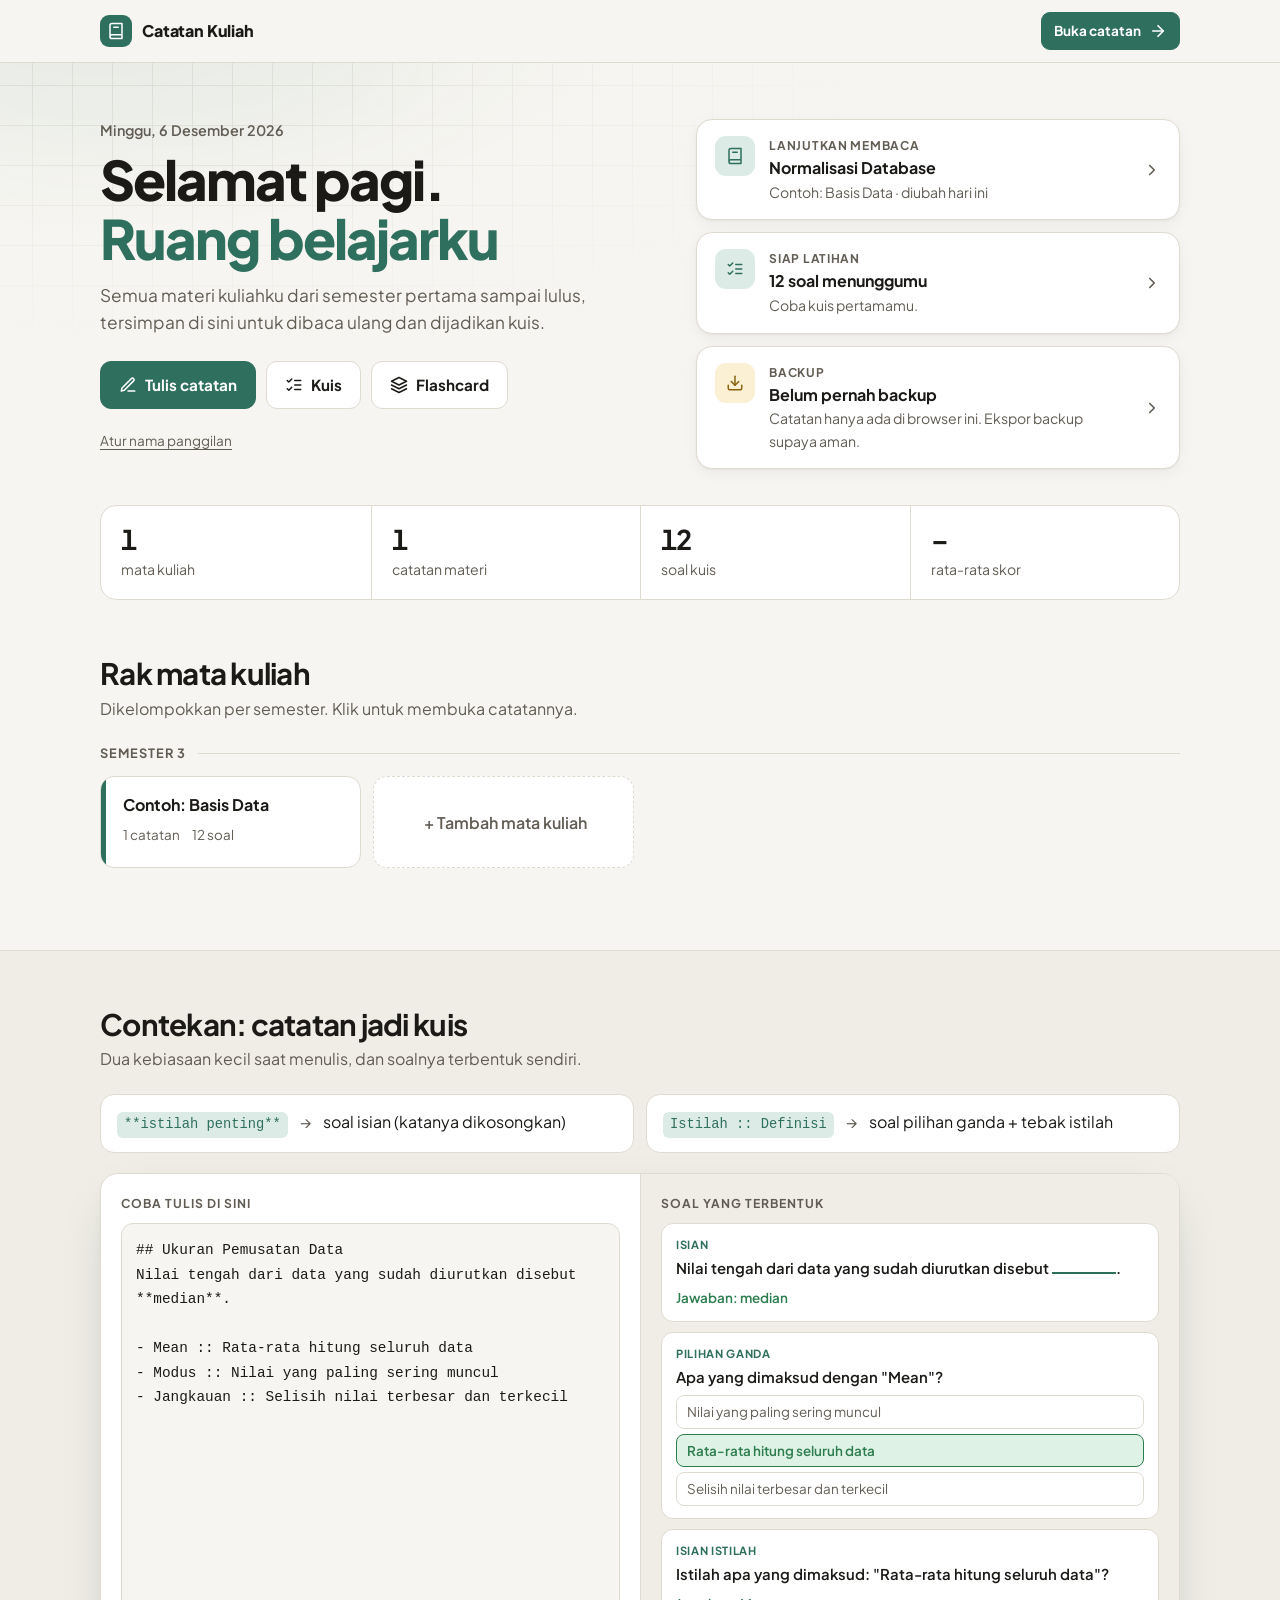
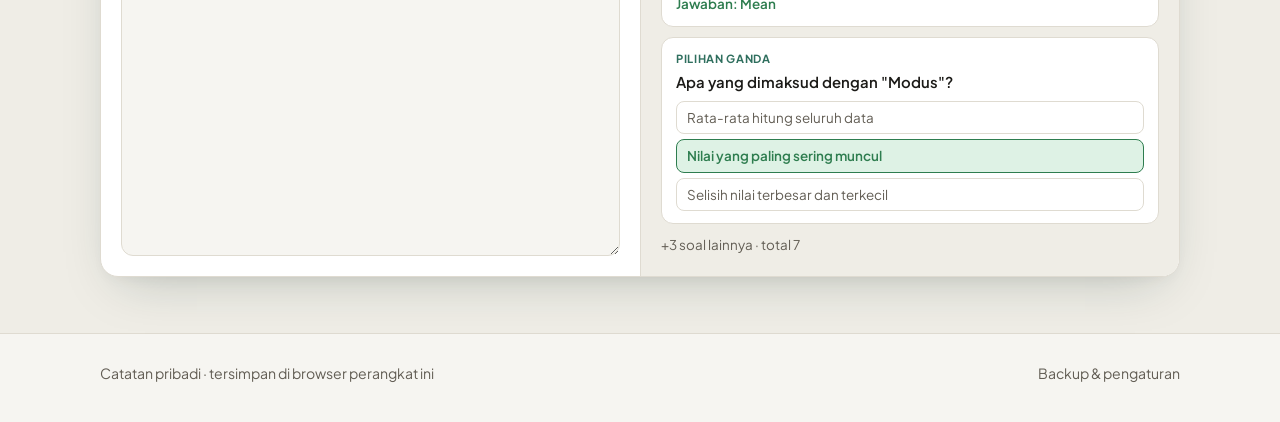
==== commit 01f2590c: "Ubah landing page jadi halaman depan pribadi Halaman depan kini menampilkan sapaan, ringkasan belaja" ====
--- a/index.html
+++ b/index.html
@@ -3,12 +3,9 @@
 <head>
   <meta charset="utf-8">
   <meta name="viewport" content="width=device-width, initial-scale=1">
-  <title>Catatan Kuliah — Catat sekali, kuasai sampai ujian</title>
-  <meta name="description" content="Simpan semua materi kuliah dari semester 1 sampai lulus. Catatanmu otomatis jadi kuis dan flashcard untuk belajar ulang menjelang UTS dan UAS. Gratis, tanpa akun.">
-  <meta property="og:title" content="Catatan Kuliah — Catat sekali, kuasai sampai ujian">
-  <meta property="og:description" content="Simpan materi kuliah, belajar ulang, dan ubah catatan jadi kuis otomatis. Gratis, tanpa akun.">
-  <meta property="og:image" content="assets/dashboard.jpg">
-  <meta property="og:type" content="website">
+  <title>Ruang Belajarku · Catatan Kuliah</title>
+  <meta name="description" content="Ruang belajar pribadi: semua catatan kuliah, siap dibaca ulang dan dijadikan kuis.">
+  <meta name="robots" content="noindex, nofollow">
   <meta name="theme-color" content="#2f6f5e">
   <link rel="icon" href="data:image/svg+xml,<svg xmlns='http://www.w3.org/2000/svg' viewBox='0 0 100 100'><text y='.9em' font-size='90'>📚</text></svg>">
   <link rel="preconnect" href="https://fonts.googleapis.com">
@@ -16,450 +13,231 @@
   <link rel="stylesheet" href="https://fonts.googleapis.com/css2?family=Plus+Jakarta+Sans:wght@400;500;600;700;800&display=swap">
   <style>
     :root {
-      --bg: #f6f5f1;
-      --bg-alt: #efede6;
-      --surface: #ffffff;
-      --text: #1b1a17;
-      --muted: #625d54;
-      --border: #dfdbd1;
-      --accent: #2f6f5e;
-      --accent-strong: #245a4c;
-      --accent-soft: #dcebe5;
-      --accent-text: #ffffff;
-      --good: #2e7d4f;
-      --good-soft: #def2e5;
-      --bad: #b23b3b;
-      --bad-soft: #f8e1e1;
-      --mark: #fde68a;
-      --dark: #14302a;
-      --dark-text: #e9f2ee;
-      --shadow-lg: 0 24px 60px -20px rgba(20, 48, 42, .28), 0 8px 20px -8px rgba(0,0,0,.08);
+      --bg: #f6f5f1; --bg-alt: #efede6; --surface: #ffffff; --text: #1b1a17; --muted: #625d54; --border: #dfdbd1;
+      --accent: #2f6f5e; --accent-strong: #245a4c; --accent-soft: #dcebe5; --accent-text: #ffffff;
+      --good: #2e7d4f; --good-soft: #def2e5; --bad: #b23b3b; --bad-soft: #f8e1e1; --warn: #8a6410; --warn-soft: #fbf0d4;
       --shadow: 0 1px 2px rgba(0,0,0,.04), 0 4px 14px rgba(0,0,0,.05);
+      --shadow-lg: 0 20px 50px -20px rgba(20, 48, 42, .25), 0 6px 16px -8px rgba(0,0,0,.08);
       color-scheme: light;
     }
     @media (prefers-color-scheme: dark) {
       :root:not([data-theme="light"]) {
-        --bg: #121311; --bg-alt: #191a17; --surface: #1e1f1c; --text: #ece9e2; --muted: #a39e93;
-        --border: #34332e; --accent: #6cc3a8; --accent-strong: #84d3ba; --accent-soft: #1d3730; --accent-text: #0d1c17;
-        --good: #6fcf97; --good-soft: #1d3326; --bad: #f08a8a; --bad-soft: #3a2222; --mark: #6b5a17;
-        --dark: #0d1f1b; --dark-text: #e9f2ee;
-        --shadow-lg: 0 24px 60px -20px rgba(0,0,0,.6); --shadow: none;
-        color-scheme: dark;
+        --bg: #121311; --bg-alt: #191a17; --surface: #1e1f1c; --text: #ece9e2; --muted: #a39e93; --border: #34332e;
+        --accent: #6cc3a8; --accent-strong: #84d3ba; --accent-soft: #1d3730; --accent-text: #0d1c17;
+        --good: #6fcf97; --good-soft: #1d3326; --bad: #f08a8a; --bad-soft: #3a2222; --warn: #e8c46a; --warn-soft: #3a3220;
+        --shadow: none; --shadow-lg: 0 20px 50px -20px rgba(0,0,0,.6); color-scheme: dark;
       }
     }
     :root[data-theme="dark"] {
-      --bg: #121311; --bg-alt: #191a17; --surface: #1e1f1c; --text: #ece9e2; --muted: #a39e93;
-      --border: #34332e; --accent: #6cc3a8; --accent-strong: #84d3ba; --accent-soft: #1d3730; --accent-text: #0d1c17;
-      --good: #6fcf97; --good-soft: #1d3326; --bad: #f08a8a; --bad-soft: #3a2222; --mark: #6b5a17;
-      --dark: #0d1f1b; --dark-text: #e9f2ee; --shadow-lg: 0 24px 60px -20px rgba(0,0,0,.6); --shadow: none;
-      color-scheme: dark;
+      --bg: #121311; --bg-alt: #191a17; --surface: #1e1f1c; --text: #ece9e2; --muted: #a39e93; --border: #34332e;
+      --accent: #6cc3a8; --accent-strong: #84d3ba; --accent-soft: #1d3730; --accent-text: #0d1c17;
+      --good: #6fcf97; --good-soft: #1d3326; --bad: #f08a8a; --bad-soft: #3a2222; --warn: #e8c46a; --warn-soft: #3a3220;
+      --shadow: none; --shadow-lg: 0 20px 50px -20px rgba(0,0,0,.6); color-scheme: dark;
     }
 
     * { box-sizing: border-box; }
-    html { scroll-behavior: smooth; }
-    @media (prefers-reduced-motion: reduce) { html { scroll-behavior: auto; } * { transition: none !important; animation: none !important; } }
     body {
       margin: 0; background: var(--bg); color: var(--text);
-      font: 17px/1.65 "Plus Jakarta Sans", system-ui, -apple-system, "Segoe UI", Roboto, sans-serif;
+      font: 16px/1.6 "Plus Jakarta Sans", system-ui, -apple-system, "Segoe UI", Roboto, sans-serif;
       -webkit-font-smoothing: antialiased;
     }
-    img { max-width: 100%; height: auto; display: block; }
     a { color: inherit; }
-    .wrap { width: min(1160px, 100% - 32px); margin-inline: auto; }
-    .sr-only { position: absolute; width: 1px; height: 1px; overflow: hidden; clip: rect(0 0 0 0); }
-
-    /* Buttons */
+    .wrap { width: min(1080px, 100% - 32px); margin-inline: auto; }
+    :focus-visible { outline: 3px solid var(--accent); outline-offset: 3px; border-radius: 6px; }
+    svg.i { width: 18px; height: 18px; flex-shrink: 0; }
+
     .btn {
       display: inline-flex; align-items: center; gap: 8px; justify-content: center;
-      padding: 13px 22px; border-radius: 12px; font-weight: 700; font-size: 1rem;
-      text-decoration: none; border: 1px solid transparent; transition: transform .15s, background .15s, border-color .15s;
-      white-space: nowrap;
-    }
-    .btn svg { width: 18px; height: 18px; }
-    .btn-primary { background: var(--accent); color: var(--accent-text); box-shadow: 0 6px 18px -6px color-mix(in srgb, var(--accent) 60%, transparent); }
+      padding: 11px 18px; border-radius: 11px; font: inherit; font-weight: 700; font-size: .95rem;
+      text-decoration: none; border: 1px solid var(--border); background: var(--surface); color: var(--text);
+      cursor: pointer; transition: transform .15s, background .15s, border-color .15s; white-space: nowrap;
+    }
+    .btn:hover { border-color: var(--accent); }
+    .btn-primary { background: var(--accent); border-color: var(--accent); color: var(--accent-text); }
     .btn-primary:hover { background: var(--accent-strong); transform: translateY(-1px); }
-    .btn-ghost { border-color: var(--border); background: var(--surface); color: var(--text); }
-    .btn-ghost:hover { border-color: var(--accent); }
-    .btn-sm { padding: 9px 16px; font-size: .92rem; border-radius: 10px; }
-    :focus-visible { outline: 3px solid var(--accent); outline-offset: 3px; border-radius: 6px; }
+    .btn-sm { padding: 7px 12px; font-size: .85rem; border-radius: 9px; }
 
     /* Nav */
-    .nav {
-      position: sticky; top: 0; z-index: 30;
-      background: color-mix(in srgb, var(--bg) 82%, transparent);
-      backdrop-filter: saturate(1.4) blur(12px); -webkit-backdrop-filter: saturate(1.4) blur(12px);
-      border-bottom: 1px solid transparent; transition: border-color .2s;
-    }
-    .nav.scrolled { border-bottom-color: var(--border); }
-    .nav .wrap { display: flex; align-items: center; gap: 24px; height: 68px; }
-    .logo { display: flex; align-items: center; gap: 10px; font-weight: 800; text-decoration: none; font-size: 1.08rem; letter-spacing: -.01em; }
-    .logo-mark { width: 34px; height: 34px; border-radius: 10px; background: var(--accent); color: var(--accent-text); display: grid; place-items: center; }
-    .logo-mark svg { width: 20px; height: 20px; }
-    .nav-links { display: flex; gap: 28px; margin-left: auto; }
-    .nav-links a { text-decoration: none; color: var(--muted); font-weight: 500; font-size: .95rem; }
-    .nav-links a:hover { color: var(--text); }
-    @media (max-width: 760px) { .nav-links { display: none; } .nav .btn { margin-left: auto; } }
+    .nav { border-bottom: 1px solid var(--border); background: color-mix(in srgb, var(--bg) 85%, transparent); position: sticky; top: 0; z-index: 10; backdrop-filter: blur(10px); -webkit-backdrop-filter: blur(10px); }
+    .nav .wrap { display: flex; align-items: center; gap: 16px; height: 62px; }
+    .logo { display: flex; align-items: center; gap: 10px; font-weight: 800; text-decoration: none; letter-spacing: -.01em; }
+    .logo-mark { width: 32px; height: 32px; border-radius: 9px; background: var(--accent); color: var(--accent-text); display: grid; place-items: center; }
+    .logo-mark svg { width: 18px; height: 18px; }
+    .nav .btn { margin-left: auto; }
 
     /* Hero */
-    .hero { position: relative; padding: 72px 0 40px; overflow: hidden; }
+    .hero { position: relative; padding: 56px 0 40px; overflow: hidden; }
     .hero::before {
-      content: ""; position: absolute; inset: -20% -10% auto; height: 760px; z-index: -1;
+      content: ""; position: absolute; inset: -10% -10% auto; height: 560px; z-index: -1;
       background:
-        radial-gradient(ellipse 55% 50% at 50% 0%, color-mix(in srgb, var(--accent) 16%, transparent), transparent 70%),
-        linear-gradient(var(--border) 1px, transparent 1px) 0 0 / 44px 44px,
-        linear-gradient(90deg, var(--border) 1px, transparent 1px) 0 0 / 44px 44px;
-      mask-image: radial-gradient(ellipse 70% 60% at 50% 20%, #000 30%, transparent 75%);
-      -webkit-mask-image: radial-gradient(ellipse 70% 60% at 50% 20%, #000 30%, transparent 75%);
-      opacity: .7;
-    }
-    .hero-copy { text-align: center; max-width: 820px; margin-inline: auto; }
-    .eyebrow {
-      display: inline-flex; align-items: center; gap: 8px; padding: 6px 14px 6px 8px; border-radius: 99px;
-      background: var(--surface); border: 1px solid var(--border); font-size: .85rem; font-weight: 600; color: var(--muted);
-      box-shadow: var(--shadow);
-    }
-    .eyebrow .tag { background: var(--accent-soft); color: var(--accent); border-radius: 99px; padding: 2px 10px; font-weight: 700; }
-    h1 {
-      font-size: clamp(2.4rem, 6vw, 4.3rem); line-height: 1.05; letter-spacing: -.035em; font-weight: 800;
-      margin: 22px 0 20px; text-wrap: balance;
-    }
-    h1 .hl { color: var(--accent); position: relative; white-space: nowrap; }
-    h1 .hl::after {
-      content: ""; position: absolute; left: 0; right: 0; bottom: .02em; height: .14em; border-radius: 99px;
-      background: color-mix(in srgb, var(--accent) 28%, transparent); z-index: -1;
-    }
-    .lead { font-size: clamp(1.05rem, 2vw, 1.22rem); color: var(--muted); max-width: 640px; margin: 0 auto; text-wrap: pretty; }
-    .cta-row { display: flex; gap: 12px; justify-content: center; flex-wrap: wrap; margin-top: 32px; }
-    .checks { display: flex; gap: 8px 24px; justify-content: center; flex-wrap: wrap; margin: 26px 0 0; padding: 0; list-style: none; color: var(--muted); font-size: .92rem; font-weight: 500; }
-    .checks li { display: flex; align-items: center; gap: 7px; }
-    .checks svg { width: 17px; height: 17px; color: var(--accent); flex-shrink: 0; }
-
-    /* Product shot */
-    .shot { position: relative; margin: 60px auto 0; max-width: 1060px; }
-    .browser {
-      border-radius: 16px; overflow: hidden; background: var(--surface); border: 1px solid var(--border);
-      box-shadow: var(--shadow-lg);
-    }
-    .browser-bar { display: flex; align-items: center; gap: 8px; padding: 12px 16px; border-bottom: 1px solid var(--border); background: var(--bg-alt); }
-    .browser-bar i { width: 11px; height: 11px; border-radius: 50%; background: var(--border); display: block; }
-    .browser-bar .url { margin-left: 14px; flex: 1; max-width: 360px; height: 26px; border-radius: 7px; background: var(--surface); border: 1px solid var(--border); font-size: .75rem; color: var(--muted); display: flex; align-items: center; padding: 0 10px; overflow: hidden; white-space: nowrap; }
-    .phone {
-      position: absolute; right: -28px; bottom: -40px; width: 230px; border-radius: 34px; padding: 9px;
-      background: #1b1a17; box-shadow: var(--shadow-lg);
-    }
-    .phone img { border-radius: 26px; aspect-ratio: 390 / 660; object-fit: cover; object-position: top; }
-    .float-card {
-      position: absolute; left: -36px; top: 38%; background: var(--surface); border: 1px solid var(--border);
-      border-radius: 14px; padding: 14px 16px; box-shadow: var(--shadow-lg); width: 250px; font-size: .88rem;
-    }
-    .float-card .k { font-size: .72rem; text-transform: uppercase; letter-spacing: .06em; color: var(--muted); font-weight: 700; }
-    .float-card .v { font-weight: 700; margin-top: 2px; }
-    .float-card .ok { display: flex; align-items: center; gap: 8px; margin-top: 10px; padding: 8px 10px; border-radius: 8px; background: var(--good-soft); color: var(--good); font-weight: 700; }
-    .float-card .ok svg { width: 16px; height: 16px; }
-    @media (max-width: 1100px) { .float-card { left: 12px; top: auto; bottom: -30px; } .phone { right: 12px; } }
-    @media (max-width: 760px) {
-      .phone { width: 128px; border-radius: 22px; padding: 5px; bottom: -28px; right: 8px; }
-      .phone img { border-radius: 18px; }
-      .float-card { display: none; }
-      .browser-bar .url { display: none; }
-    }
-
-    /* Sections */
-    section { padding: 104px 0; }
-    @media (max-width: 760px) { section { padding: 72px 0; } .hero { padding-top: 48px; } }
-    .section-head { max-width: 680px; margin: 0 auto 56px; text-align: center; }
-    .kicker { color: var(--accent); font-weight: 700; font-size: .85rem; text-transform: uppercase; letter-spacing: .1em; }
-    h2 { font-size: clamp(1.9rem, 4vw, 2.75rem); line-height: 1.12; letter-spacing: -.03em; margin: 10px 0 14px; font-weight: 800; text-wrap: balance; }
-    .section-head p { color: var(--muted); margin: 0; font-size: 1.08rem; text-wrap: pretty; }
+        radial-gradient(ellipse 50% 60% at 15% 0%, color-mix(in srgb, var(--accent) 15%, transparent), transparent 70%),
+        linear-gradient(var(--border) 1px, transparent 1px) 0 0 / 40px 40px,
+        linear-gradient(90deg, var(--border) 1px, transparent 1px) 0 0 / 40px 40px;
+      mask-image: radial-gradient(ellipse 60% 70% at 20% 10%, #000 20%, transparent 75%);
+      -webkit-mask-image: radial-gradient(ellipse 60% 70% at 20% 10%, #000 20%, transparent 75%);
+      opacity: .6;
+    }
+    .hero-grid { display: grid; grid-template-columns: 1.15fr 1fr; gap: 40px; align-items: start; }
+    @media (max-width: 880px) { .hero-grid { grid-template-columns: 1fr; gap: 28px; } }
+    .date { color: var(--muted); font-weight: 600; font-size: .9rem; }
+    h1 { font-size: clamp(2.1rem, 5vw, 3.4rem); line-height: 1.08; letter-spacing: -.035em; margin: 8px 0 14px; font-weight: 800; text-wrap: balance; }
+    h1 .name { color: var(--accent); }
+    .name-btn { font: inherit; font-size: .85rem; color: var(--muted); background: none; border: 0; padding: 0; cursor: pointer; text-decoration: underline; text-underline-offset: 3px; }
+    .name-btn:hover { color: var(--accent); }
+    .lead { color: var(--muted); font-size: 1.08rem; max-width: 520px; margin: 0 0 24px; text-wrap: pretty; }
+    .actions { display: flex; gap: 10px; flex-wrap: wrap; }
+
+    /* Today panel */
+    .panel { display: flex; flex-direction: column; gap: 12px; }
+    .tile {
+      display: flex; gap: 14px; align-items: flex-start; padding: 16px 18px; border-radius: 16px;
+      background: var(--surface); border: 1px solid var(--border); box-shadow: var(--shadow); text-decoration: none;
+      transition: border-color .15s, transform .15s;
+    }
+    a.tile:hover { border-color: var(--accent); transform: translateY(-1px); }
+    .tile .ic { width: 40px; height: 40px; border-radius: 11px; display: grid; place-items: center; flex-shrink: 0; background: var(--accent-soft); color: var(--accent); }
+    .tile.bad .ic { background: var(--bad-soft); color: var(--bad); }
+    .tile.warn .ic { background: var(--warn-soft); color: var(--warn); }
+    .tile.good .ic { background: var(--good-soft); color: var(--good); }
+    .tile .k { font-size: .75rem; font-weight: 700; text-transform: uppercase; letter-spacing: .06em; color: var(--muted); }
+    .tile .t { font-weight: 700; line-height: 1.35; margin-top: 2px; }
+    .tile .s { font-size: .88rem; color: var(--muted); margin-top: 2px; }
+    .tile .go { margin-left: auto; align-self: center; color: var(--muted); }
+
+    /* Stats */
+    .stats { display: grid; grid-template-columns: repeat(4, 1fr); border: 1px solid var(--border); border-radius: 16px; background: var(--surface); overflow: hidden; margin-top: 36px; }
+    .stats > div { padding: 18px 20px; border-left: 1px solid var(--border); }
+    .stats > div:first-child { border-left: 0; }
+    .stats b { display: block; font-size: 1.7rem; letter-spacing: -.03em; line-height: 1.15; font-variant-numeric: tabular-nums; }
+    .stats span { color: var(--muted); font-size: .88rem; }
+    @media (max-width: 640px) {
+      .stats { grid-template-columns: 1fr 1fr; }
+      .stats > div:nth-child(3) { border-left: 0; }
+      .stats > div:nth-child(n+3) { border-top: 1px solid var(--border); }
+    }
+
+    section { padding: 56px 0; }
+    .sec-head { display: flex; justify-content: space-between; align-items: end; gap: 12px; flex-wrap: wrap; margin-bottom: 22px; }
+    h2 { font-size: clamp(1.4rem, 3vw, 1.85rem); letter-spacing: -.025em; margin: 0; line-height: 1.2; }
+    .sec-head p { margin: 4px 0 0; color: var(--muted); }
+
+    /* Course shelf */
+    .semester { margin-bottom: 26px; }
+    .semester-title { display: flex; align-items: center; gap: 12px; font-size: .8rem; font-weight: 700; text-transform: uppercase; letter-spacing: .08em; color: var(--muted); margin-bottom: 12px; }
+    .semester-title::after { content: ""; flex: 1; height: 1px; background: var(--border); }
+    .courses { display: grid; grid-template-columns: repeat(auto-fill, minmax(230px, 1fr)); gap: 12px; }
+    .course {
+      position: relative; display: block; text-decoration: none; padding: 18px 18px 16px 22px; border-radius: 14px;
+      background: var(--surface); border: 1px solid var(--border); overflow: hidden; transition: border-color .15s, transform .15s;
+    }
+    .course::before { content: ""; position: absolute; left: 0; top: 0; bottom: 0; width: 5px; background: var(--c); }
+    .course:hover { border-color: var(--c); transform: translateY(-2px); }
+    .course .nm { font-weight: 700; line-height: 1.3; }
+    .course .meta { display: flex; gap: 6px 12px; flex-wrap: wrap; font-size: .84rem; color: var(--muted); margin-top: 8px; }
+    .pill { display: inline-block; padding: 1px 8px; border-radius: 99px; font-size: .75rem; font-weight: 600; background: var(--bad-soft); color: var(--bad); }
+    .course.add { display: grid; place-items: center; text-align: center; border-style: dashed; color: var(--muted); font-weight: 600; min-height: 92px; }
+    .course.add::before { display: none; }
+    .course.add:hover { color: var(--accent); border-color: var(--accent); }
+    .empty { padding: 36px 20px; text-align: center; border: 1px dashed var(--border); border-radius: 16px; color: var(--muted); }
+
+    /* Cheat sheet demo */
     .alt { background: var(--bg-alt); border-block: 1px solid var(--border); }
-
-    /* Stats strip */
-    .strip { padding: 96px 0 0; }
-    .strip-grid { display: grid; grid-template-columns: repeat(4, 1fr); border: 1px solid var(--border); border-radius: 18px; background: var(--surface); overflow: hidden; }
-    .strip-grid > div { padding: 26px 24px; border-left: 1px solid var(--border); }
-    .strip-grid > div:first-child { border-left: 0; }
-    .strip-grid b { display: block; font-size: 1.9rem; letter-spacing: -.03em; line-height: 1.1; }
-    .strip-grid span { color: var(--muted); font-size: .92rem; }
-    @media (max-width: 760px) {
-      .strip { padding-top: 72px; }
-      .strip-grid { grid-template-columns: 1fr 1fr; }
-      .strip-grid > div:nth-child(3) { border-left: 0; }
-      .strip-grid > div:nth-child(n+3) { border-top: 1px solid var(--border); }
-    }
-
-    /* Features */
-    .features { display: grid; grid-template-columns: repeat(3, 1fr); gap: 18px; }
-    @media (max-width: 960px) { .features { grid-template-columns: 1fr 1fr; } }
-    @media (max-width: 620px) { .features { grid-template-columns: 1fr; } }
-    .feature {
-      background: var(--surface); border: 1px solid var(--border); border-radius: 18px; padding: 28px;
-      transition: transform .2s, border-color .2s, box-shadow .2s;
-    }
-    .feature:hover { transform: translateY(-3px); border-color: color-mix(in srgb, var(--accent) 45%, var(--border)); box-shadow: var(--shadow); }
-    .icon { width: 46px; height: 46px; border-radius: 12px; background: var(--accent-soft); color: var(--accent); display: grid; place-items: center; margin-bottom: 18px; }
-    .icon svg { width: 23px; height: 23px; }
-    .feature h3 { margin: 0 0 8px; font-size: 1.12rem; letter-spacing: -.01em; }
-    .feature p { margin: 0; color: var(--muted); font-size: .97rem; }
-
-    /* How it works + demo */
-    .steps { display: grid; grid-template-columns: repeat(3, 1fr); gap: 18px; margin-bottom: 40px; counter-reset: s; }
-    @media (max-width: 860px) { .steps { grid-template-columns: 1fr; } }
-    .step { display: flex; gap: 16px; align-items: flex-start; }
-    .step::before {
-      counter-increment: s; content: counter(s); flex-shrink: 0; width: 36px; height: 36px; border-radius: 50%;
-      background: var(--accent); color: var(--accent-text); font-weight: 800; display: grid; place-items: center;
-    }
-    .step h3 { margin: 4px 0 4px; font-size: 1.05rem; }
-    .step p { margin: 0; color: var(--muted); font-size: .95rem; }
-    .step code, .demo code { font-family: ui-monospace, "SF Mono", Menlo, Consolas, monospace; font-size: .86em; background: var(--accent-soft); color: var(--accent); padding: 1px 6px; border-radius: 5px; }
-
-    .demo {
-      display: grid; grid-template-columns: 1fr 1fr; border: 1px solid var(--border); border-radius: 20px; overflow: hidden;
-      background: var(--surface); box-shadow: var(--shadow-lg);
-    }
+    .rules { display: grid; grid-template-columns: 1fr 1fr; gap: 12px; margin-bottom: 20px; }
+    @media (max-width: 760px) { .rules { grid-template-columns: 1fr; } }
+    .rule { background: var(--surface); border: 1px solid var(--border); border-radius: 14px; padding: 14px 16px; display: flex; gap: 12px; align-items: baseline; flex-wrap: wrap; }
+    .rule .arrow { color: var(--muted); }
+    code { font-family: ui-monospace, "SF Mono", Menlo, Consolas, monospace; font-size: .86em; background: var(--accent-soft); color: var(--accent); padding: 2px 7px; border-radius: 6px; }
+    .demo { display: grid; grid-template-columns: 1fr 1fr; border: 1px solid var(--border); border-radius: 18px; overflow: hidden; background: var(--surface); box-shadow: var(--shadow-lg); }
     @media (max-width: 860px) { .demo { grid-template-columns: 1fr; } }
-    .demo-pane { padding: 24px; min-width: 0; display: flex; flex-direction: column; }
-    .demo-pane textarea { flex: 1; }
+    .demo-pane { padding: 20px; min-width: 0; display: flex; flex-direction: column; }
     .demo-pane + .demo-pane { border-left: 1px solid var(--border); background: var(--bg-alt); }
     @media (max-width: 860px) { .demo-pane + .demo-pane { border-left: 0; border-top: 1px solid var(--border); } }
-    .demo-label { display: flex; align-items: center; justify-content: space-between; gap: 8px; font-size: .8rem; font-weight: 700; text-transform: uppercase; letter-spacing: .08em; color: var(--muted); margin-bottom: 12px; }
-    .live { display: inline-flex; align-items: center; gap: 6px; color: var(--accent); text-transform: none; letter-spacing: 0; }
-    .live::before { content: ""; width: 8px; height: 8px; border-radius: 50%; background: var(--accent); animation: pulse 1.6s infinite; }
-    @keyframes pulse { 50% { opacity: .3; } }
+    .demo-label { display: flex; align-items: center; justify-content: space-between; gap: 8px; font-size: .76rem; font-weight: 700; text-transform: uppercase; letter-spacing: .08em; color: var(--muted); margin-bottom: 10px; }
     .demo textarea {
-      width: 100%; min-height: 290px; resize: vertical; border: 1px solid var(--border); border-radius: 12px; padding: 14px;
-      font: .92rem/1.7 ui-monospace, "SF Mono", Menlo, Consolas, monospace; background: var(--bg); color: var(--text);
+      flex: 1; width: 100%; min-height: 240px; resize: vertical; border: 1px solid var(--border); border-radius: 12px; padding: 14px;
+      font: .9rem/1.7 ui-monospace, "SF Mono", Menlo, Consolas, monospace; background: var(--bg); color: var(--text);
     }
     .demo textarea:focus { outline: 2px solid var(--accent); outline-offset: 1px; }
     .qcards { display: flex; flex-direction: column; gap: 10px; }
-    .qcard { background: var(--surface); border: 1px solid var(--border); border-radius: 12px; padding: 14px 16px; animation: pop .25s ease; }
-    @keyframes pop { from { opacity: 0; transform: translateY(4px); } }
-    .qcard .type { font-size: .72rem; font-weight: 700; text-transform: uppercase; letter-spacing: .06em; color: var(--accent); }
-    .qcard .q { font-weight: 600; margin: 4px 0 8px; font-size: .95rem; }
-    .qcard .opts { display: grid; gap: 6px; }
-    .qcard .opt { font-size: .86rem; padding: 6px 10px; border: 1px solid var(--border); border-radius: 8px; color: var(--muted); }
+    .qcard { background: var(--surface); border: 1px solid var(--border); border-radius: 12px; padding: 12px 14px; }
+    .qcard .type { font-size: .7rem; font-weight: 700; text-transform: uppercase; letter-spacing: .06em; color: var(--accent); }
+    .qcard .q { font-weight: 600; margin: 3px 0 6px; font-size: .93rem; }
+    .qcard .opts { display: grid; gap: 5px; }
+    .qcard .opt { font-size: .84rem; padding: 5px 10px; border: 1px solid var(--border); border-radius: 8px; color: var(--muted); }
     .qcard .opt.right { border-color: var(--good); background: var(--good-soft); color: var(--good); font-weight: 600; }
-    .qcard .blank { display: inline-block; min-width: 70px; border-bottom: 2px solid var(--accent); }
-    .qcard .ans { font-size: .86rem; color: var(--good); font-weight: 600; }
-    .demo-count { font-size: .85rem; color: var(--muted); margin-top: 12px; }
-
-    /* Showcase rows */
-    .row2 { display: grid; grid-template-columns: 1fr 1.15fr; gap: 64px; align-items: center; }
-    .row2 + .row2 { margin-top: 104px; }
-    .row2.flip > :first-child { order: 2; }
-    @media (max-width: 900px) { .row2 { grid-template-columns: 1fr; gap: 32px; } .row2.flip > :first-child { order: 0; } .row2 + .row2 { margin-top: 72px; } }
-    .row2 h2 { text-align: left; }
-    .row2 p { color: var(--muted); }
-    .bullets { list-style: none; padding: 0; margin: 22px 0 0; display: grid; gap: 12px; }
-    .bullets li { display: flex; gap: 12px; align-items: flex-start; }
-    .bullets svg { width: 20px; height: 20px; color: var(--accent); flex-shrink: 0; margin-top: 4px; }
-    .frame { border-radius: 16px; overflow: hidden; border: 1px solid var(--border); box-shadow: var(--shadow-lg); background: var(--surface); }
-
-    /* Leitner */
-    .boxes { display: grid; grid-template-columns: repeat(5, 1fr); gap: 10px; margin-top: 8px; }
-    .box { border: 1px solid var(--border); border-radius: 14px; background: var(--surface); padding: 14px 10px 12px; text-align: center; }
-    .box .n { font-size: .75rem; font-weight: 700; color: var(--muted); text-transform: uppercase; letter-spacing: .06em; }
-    .box .cards { display: flex; flex-direction: column-reverse; align-items: center; gap: 4px; height: 92px; justify-content: flex-start; margin: 10px 0; }
-    .box .cards i { width: 70%; height: 12px; border-radius: 4px; display: block; background: color-mix(in srgb, var(--accent) var(--a), var(--bg-alt)); }
-    .box .f { font-size: .78rem; color: var(--muted); line-height: 1.35; }
-    .row2 > * { min-width: 0; }
-    @media (max-width: 520px) {
-      .boxes { gap: 6px; }
-      .box { padding: 10px 4px; border-radius: 10px; }
-      .box .n { font-size: .62rem; letter-spacing: .02em; }
-      .box .f { font-size: .68rem; }
-    }
-    .legend { display: flex; justify-content: space-between; font-size: .85rem; color: var(--muted); margin-top: 12px; font-weight: 600; }
-
-    /* Privacy */
-    .privacy { display: grid; grid-template-columns: repeat(3, 1fr); gap: 18px; }
-    @media (max-width: 860px) { .privacy { grid-template-columns: 1fr; } }
-    .privacy .feature { background: transparent; }
-
-    /* FAQ */
-    .faq { max-width: 780px; margin: 0 auto; }
-    .faq details { border-bottom: 1px solid var(--border); }
-    .faq summary {
-      list-style: none; cursor: pointer; padding: 22px 0; font-weight: 700; font-size: 1.08rem;
-      display: flex; justify-content: space-between; gap: 16px; align-items: center;
-    }
-    .faq summary::-webkit-details-marker { display: none; }
-    .faq summary::after { content: "+"; font-size: 1.5rem; font-weight: 400; color: var(--accent); transition: transform .2s; flex-shrink: 0; }
-    .faq details[open] summary::after { transform: rotate(45deg); }
-    .faq details p { margin: 0 0 22px; color: var(--muted); }
-
-    /* Final CTA */
-    .final { padding: 104px 0; }
-    @media (max-width: 760px) { .final { padding: 72px 0; } .final-card { padding: 56px 20px; border-radius: 22px; } }
-    .final-card {
-      position: relative; overflow: hidden; border-radius: 28px; padding: 72px 32px; text-align: center;
-      background: var(--dark); color: var(--dark-text);
-    }
-    .final-card::before {
-      content: ""; position: absolute; inset: 0;
-      background: radial-gradient(ellipse 60% 80% at 50% 120%, rgba(108, 195, 168, .35), transparent 70%),
-        linear-gradient(rgba(255,255,255,.05) 1px, transparent 1px) 0 0 / 40px 40px,
-        linear-gradient(90deg, rgba(255,255,255,.05) 1px, transparent 1px) 0 0 / 40px 40px;
-    }
-    .final-card > * { position: relative; }
-    .final-card h2 { color: #fff; margin-top: 0; }
-    .final-card p { color: rgba(233, 242, 238, .78); max-width: 560px; margin: 0 auto 30px; font-size: 1.1rem; }
-    .final-card .btn-primary { background: #6cc3a8; color: #0d1c17; }
-    .final-card .btn-primary:hover { background: #84d3ba; }
-
-    footer { border-top: 1px solid var(--border); padding: 32px 0; color: var(--muted); font-size: .9rem; }
-    footer .wrap { display: flex; justify-content: space-between; gap: 16px; flex-wrap: wrap; align-items: center; }
-    footer nav { display: flex; gap: 22px; flex-wrap: wrap; }
+    .qcard .blank { display: inline-block; min-width: 64px; border-bottom: 2px solid var(--accent); }
+    .qcard .ans { font-size: .84rem; color: var(--good); font-weight: 600; }
+    .demo-count { font-size: .84rem; color: var(--muted); margin-top: 10px; }
+
+    footer { padding: 28px 0 40px; color: var(--muted); font-size: .88rem; }
+    footer .wrap { display: flex; justify-content: space-between; gap: 12px; flex-wrap: wrap; }
     footer a { text-decoration: none; }
     footer a:hover { color: var(--text); }
-
-    .reveal { opacity: 0; transform: translateY(16px); transition: opacity .6s ease, transform .6s ease; }
-    .reveal.in { opacity: 1; transform: none; }
-    .no-js .reveal { opacity: 1; transform: none; }
   </style>
 </head>
-<body class="no-js">
+<body>
   <svg width="0" height="0" style="position:absolute" aria-hidden="true">
     <defs>
       <symbol id="i-book" viewBox="0 0 24 24" fill="none" stroke="currentColor" stroke-width="2" stroke-linecap="round" stroke-linejoin="round"><path d="M4 19.5v-15A2.5 2.5 0 0 1 6.5 2H20v20H6.5a2.5 2.5 0 0 1 0-5H20"/><path d="M9 7h6"/></symbol>
-      <symbol id="i-check" viewBox="0 0 24 24" fill="none" stroke="currentColor" stroke-width="2.4" stroke-linecap="round" stroke-linejoin="round"><path d="M20 6 9 17l-5-5"/></symbol>
-      <symbol id="i-check-circle" viewBox="0 0 24 24" fill="none" stroke="currentColor" stroke-width="2" stroke-linecap="round" stroke-linejoin="round"><circle cx="12" cy="12" r="10"/><path d="m8 12 3 3 5-6"/></symbol>
       <symbol id="i-arrow" viewBox="0 0 24 24" fill="none" stroke="currentColor" stroke-width="2.2" stroke-linecap="round" stroke-linejoin="round"><path d="M5 12h14"/><path d="m12 5 7 7-7 7"/></symbol>
-      <symbol id="i-folder" viewBox="0 0 24 24" fill="none" stroke="currentColor" stroke-width="2" stroke-linecap="round" stroke-linejoin="round"><path d="M4 20h16a2 2 0 0 0 2-2V8a2 2 0 0 0-2-2h-7.9a2 2 0 0 1-1.7-.9l-.8-1.2A2 2 0 0 0 7.9 3H4a2 2 0 0 0-2 2v13a2 2 0 0 0 2 2Z"/></symbol>
-      <symbol id="i-spark" viewBox="0 0 24 24" fill="none" stroke="currentColor" stroke-width="2" stroke-linecap="round" stroke-linejoin="round"><path d="M12 3l1.9 5.8L20 10.5l-6.1 1.8L12 18l-1.9-5.7L4 10.5l6.1-1.7z"/><path d="M19 17v4M17 19h4"/></symbol>
+      <symbol id="i-chev" viewBox="0 0 24 24" fill="none" stroke="currentColor" stroke-width="2.2" stroke-linecap="round" stroke-linejoin="round"><path d="m9 18 6-6-6-6"/></symbol>
+      <symbol id="i-pen" viewBox="0 0 24 24" fill="none" stroke="currentColor" stroke-width="2" stroke-linecap="round" stroke-linejoin="round"><path d="M12 20h9"/><path d="M16.5 3.5a2.1 2.1 0 0 1 3 3L7 19l-4 1 1-4Z"/></symbol>
       <symbol id="i-list" viewBox="0 0 24 24" fill="none" stroke="currentColor" stroke-width="2" stroke-linecap="round" stroke-linejoin="round"><path d="m3 6 2 2 4-4"/><path d="m3 17 2 2 4-4"/><path d="M13 6h8"/><path d="M13 12h8"/><path d="M13 18h8"/></symbol>
       <symbol id="i-layers" viewBox="0 0 24 24" fill="none" stroke="currentColor" stroke-width="2" stroke-linecap="round" stroke-linejoin="round"><path d="m12 2 10 5-10 5L2 7z"/><path d="m2 17 10 5 10-5"/><path d="m2 12 10 5 10-5"/></symbol>
-      <symbol id="i-target" viewBox="0 0 24 24" fill="none" stroke="currentColor" stroke-width="2" stroke-linecap="round" stroke-linejoin="round"><circle cx="12" cy="12" r="10"/><circle cx="12" cy="12" r="6"/><circle cx="12" cy="12" r="2"/></symbol>
-      <symbol id="i-search" viewBox="0 0 24 24" fill="none" stroke="currentColor" stroke-width="2" stroke-linecap="round" stroke-linejoin="round"><circle cx="11" cy="11" r="8"/><path d="m21 21-4.3-4.3"/></symbol>
-      <symbol id="i-shield" viewBox="0 0 24 24" fill="none" stroke="currentColor" stroke-width="2" stroke-linecap="round" stroke-linejoin="round"><path d="M12 22s8-4 8-10V5l-8-3-8 3v7c0 6 8 10 8 10z"/><path d="m9 12 2 2 4-4"/></symbol>
+      <symbol id="i-redo" viewBox="0 0 24 24" fill="none" stroke="currentColor" stroke-width="2" stroke-linecap="round" stroke-linejoin="round"><path d="M21 12a9 9 0 1 1-3-6.7L21 8"/><path d="M21 3v5h-5"/></symbol>
       <symbol id="i-download" viewBox="0 0 24 24" fill="none" stroke="currentColor" stroke-width="2" stroke-linecap="round" stroke-linejoin="round"><path d="M21 15v4a2 2 0 0 1-2 2H5a2 2 0 0 1-2-2v-4"/><path d="m7 10 5 5 5-5"/><path d="M12 15V3"/></symbol>
-      <symbol id="i-phone" viewBox="0 0 24 24" fill="none" stroke="currentColor" stroke-width="2" stroke-linecap="round" stroke-linejoin="round"><rect x="5" y="2" width="14" height="20" rx="2"/><path d="M12 18h.01"/></symbol>
-      <symbol id="i-user" viewBox="0 0 24 24" fill="none" stroke="currentColor" stroke-width="2" stroke-linecap="round" stroke-linejoin="round"><circle cx="12" cy="8" r="4"/><path d="M4 21v-1a7 7 0 0 1 11-5.7"/><path d="m17 17 4 4m0-4-4 4"/></symbol>
+      <symbol id="i-check" viewBox="0 0 24 24" fill="none" stroke="currentColor" stroke-width="2" stroke-linecap="round" stroke-linejoin="round"><circle cx="12" cy="12" r="10"/><path d="m8 12 3 3 5-6"/></symbol>
       <symbol id="i-chart" viewBox="0 0 24 24" fill="none" stroke="currentColor" stroke-width="2" stroke-linecap="round" stroke-linejoin="round"><path d="M3 3v18h18"/><path d="m7 15 4-4 3 3 6-6"/></symbol>
     </defs>
   </svg>
 
-  <header class="nav" id="nav">
+  <header class="nav">
     <div class="wrap">
-      <a class="logo" href="#top" aria-label="Catatan Kuliah, ke atas">
-        <span class="logo-mark"><svg><use href="#i-book"/></svg></span> Catatan Kuliah
-      </a>
-      <nav class="nav-links" aria-label="Navigasi">
-        <a href="#fitur">Fitur</a>
-        <a href="#cara-kerja">Cara kerja</a>
-        <a href="#privasi">Privasi</a>
-        <a href="#faq">FAQ</a>
-      </nav>
-      <a class="btn btn-primary btn-sm" href="app.html">Buka aplikasi</a>
+      <a class="logo" href="index.html"><span class="logo-mark"><svg><use href="#i-book"/></svg></span> Catatan Kuliah</a>
+      <a class="btn btn-primary btn-sm" href="app.html">Buka catatan <svg class="i"><use href="#i-arrow"/></svg></a>
     </div>
   </header>
 
-  <main id="top">
-    <!-- Hero -->
+  <main>
     <section class="hero">
+      <div class="wrap hero-grid">
+        <div>
+          <div class="date" id="today"></div>
+          <h1 id="greeting">Ruang belajarku</h1>
+          <p class="lead">Semua materi kuliahku dari semester pertama sampai lulus, tersimpan di sini untuk dibaca ulang dan dijadikan kuis.</p>
+          <div class="actions">
+            <a class="btn btn-primary" href="app.html#/catatan/baru"><svg class="i"><use href="#i-pen"/></svg> Tulis catatan</a>
+            <a class="btn" href="app.html#/kuis"><svg class="i"><use href="#i-list"/></svg> Kuis</a>
+            <a class="btn" href="app.html#/kuis?mode=flash"><svg class="i"><use href="#i-layers"/></svg> Flashcard</a>
+          </div>
+          <p style="margin:18px 0 0"><button class="name-btn" id="nameBtn" type="button">Atur nama panggilan</button></p>
+        </div>
+        <div class="panel" id="panel" aria-label="Ringkasan hari ini"></div>
+      </div>
+      <div class="wrap"><div class="stats" id="stats"></div></div>
+    </section>
+
+    <section style="padding-top:16px">
       <div class="wrap">
-        <div class="hero-copy">
-          <span class="eyebrow"><span class="tag">Gratis</span> Untuk mahasiswa, dari semester 1 sampai wisuda</span>
-          <h1>Catat sekali,<br><span class="hl">kuasai</span> sampai ujian.</h1>
-          <p class="lead">Simpan semua materi kuliah di satu tempat. Catatanmu otomatis berubah jadi kuis dan flashcard, jadi belajar ulang menjelang UTS dan UAS tinggal klik.</p>
-          <div class="cta-row">
-            <a class="btn btn-primary" href="app.html">Mulai belajar sekarang <svg><use href="#i-arrow"/></svg></a>
-            <a class="btn btn-ghost" href="#cara-kerja">Lihat cara kerjanya</a>
-          </div>
-          <ul class="checks">
-            <li><svg><use href="#i-check"/></svg> Tanpa daftar akun</li>
-            <li><svg><use href="#i-check"/></svg> Data tersimpan di perangkatmu</li>
-            <li><svg><use href="#i-check"/></svg> Nyaman dipakai di HP</li>
-          </ul>
+        <div class="sec-head">
+          <div><h2>Rak mata kuliah</h2><p>Dikelompokkan per semester. Klik untuk membuka catatannya.</p></div>
         </div>
-
-        <div class="shot reveal">
-          <div class="browser">
-            <div class="browser-bar"><i></i><i></i><i></i><span class="url">jordanajk.github.io/catatan-kuliah</span></div>
-            <img src="assets/dashboard.jpg" width="2560" height="1600" alt="Beranda Catatan Kuliah: daftar mata kuliah per semester, statistik catatan dan skor kuis, serta materi yang perlu diulang">
-          </div>
-          <div class="float-card" aria-hidden="true">
-            <div class="k">Soal isian · Basis Data</div>
-            <div class="v">Kolom yang merujuk ke primary key tabel lain disebut _____</div>
-            <div class="ok"><svg><use href="#i-check-circle"/></svg> foreign key — Benar!</div>
-          </div>
-          <div class="phone"><img src="assets/flashcard-hp.jpg" width="780" height="1688" alt="Mode flashcard di HP" loading="lazy"></div>
-        </div>
+        <div id="shelf"></div>
       </div>
     </section>
 
-    <!-- Strip -->
-    <div class="strip">
+    <section class="alt">
       <div class="wrap">
-        <div class="strip-grid reveal">
-          <div><b>3</b><span>jenis soal: pilihan ganda, benar/salah, isian</span></div>
-          <div><b>2</b><span>mode belajar: kuis & flashcard</span></div>
-          <div><b>0</b><span>detik untuk daftar, langsung pakai</span></div>
-          <div><b>Rp0</b><span>gratis selamanya, tanpa iklan</span></div>
+        <div class="sec-head">
+          <div><h2>Contekan: catatan jadi kuis</h2><p>Dua kebiasaan kecil saat menulis, dan soalnya terbentuk sendiri.</p></div>
         </div>
-      </div>
-    </div>
-
-    <!-- Features -->
-    <section id="fitur">
-      <div class="wrap">
-        <div class="section-head reveal">
-          <div class="kicker">Fitur</div>
-          <h2>Semua yang kamu butuhkan untuk belajar ulang</h2>
-          <p>Dari mencatat di kelas sampai latihan soal semalam sebelum ujian, semuanya di satu aplikasi yang ringan.</p>
+        <div class="rules">
+          <div class="rule"><code>**istilah penting**</code><span class="arrow">→</span><span>soal isian (katanya dikosongkan)</span></div>
+          <div class="rule"><code>Istilah :: Definisi</code><span class="arrow">→</span><span>soal pilihan ganda + tebak istilah</span></div>
         </div>
-        <div class="features">
-          <article class="feature reveal">
-            <div class="icon"><svg><use href="#i-folder"/></svg></div>
-            <h3>Rapi per mata kuliah & semester</h3>
-            <p>Setiap catatan masuk ke mata kuliahnya dan dikelompokkan per semester. Materi semester lalu tetap mudah dicari.</p>
-          </article>
-          <article class="feature reveal">
-            <div class="icon"><svg><use href="#i-spark"/></svg></div>
-            <h3>Catatan jadi kuis otomatis</h3>
-            <p>Tebalkan istilah penting atau tulis <b>Istilah :: Definisi</b>, lalu soal pilihan ganda dan isian langsung tersedia.</p>
-          </article>
-          <article class="feature reveal">
-            <div class="icon"><svg><use href="#i-list"/></svg></div>
-            <h3>Bikin soal sendiri</h3>
-            <p>Tambahkan soal pilihan ganda, benar/salah, atau isian lengkap dengan pembahasan, misalnya dari kisi-kisi dosen.</p>
-          </article>
-          <article class="feature reveal">
-            <div class="icon"><svg><use href="#i-layers"/></svg></div>
-            <h3>Flashcard untuk hafalan</h3>
-            <p>Lihat pertanyaan, coba ingat, buka jawaban, lalu nilai dirimu sendiri. Cocok untuk istilah dan definisi.</p>
-          </article>
-          <article class="feature reveal">
-            <div class="icon"><svg><use href="#i-target"/></svg></div>
-            <h3>Fokus ke yang belum dikuasai</h3>
-            <p>Soal yang sering salah muncul lebih dulu, dan ada tombol khusus untuk mengulang semua jawaban yang keliru.</p>
-          </article>
-          <article class="feature reveal">
-            <div class="icon"><svg><use href="#i-chart"/></svg></div>
-            <h3>Pantau perkembanganmu</h3>
-            <p>Lihat rata-rata skor, riwayat kuis, dan daftar materi yang perlu diulang langsung dari beranda.</p>
-          </article>
-        </div>
-      </div>
-    </section>
-
-    <!-- How it works -->
-    <section id="cara-kerja" class="alt">
-      <div class="wrap">
-        <div class="section-head reveal">
-          <div class="kicker">Cara kerja</div>
-          <h2>Tulis seperti biasa, kuisnya menyusul sendiri</h2>
-          <p>Tidak perlu menyusun soal satu per satu. Cukup dua kebiasaan kecil saat mencatat.</p>
-        </div>
-        <div class="steps">
-          <div class="step reveal"><div><h3>Tulis materinya</h3><p>Ketik atau tempel catatan dari slide, buku, atau penjelasan dosen.</p></div></div>
-          <div class="step reveal"><div><h3>Tandai yang penting</h3><p>Pakai <code>**tebal**</code> untuk istilah kunci dan <code>Istilah :: Definisi</code> untuk definisi.</p></div></div>
-          <div class="step reveal"><div><h3>Latihan & ulangi</h3><p>Mulai kuis atau flashcard per materi, per mata kuliah, atau semuanya sekaligus.</p></div></div>
-        </div>
-
-        <div class="demo reveal">
+        <div class="demo">
           <div class="demo-pane">
-            <div class="demo-label"><label for="demoInput">Catatanmu</label><span class="live">Coba ketik di sini</span></div>
+            <div class="demo-label"><label for="demoInput">Coba tulis di sini</label></div>
             <textarea id="demoInput" spellcheck="false">## Ukuran Pemusatan Data
 Nilai tengah dari data yang sudah diurutkan disebut **median**.
 
@@ -468,218 +246,156 @@
 - Jangkauan :: Selisih nilai terbesar dan terkecil</textarea>
           </div>
           <div class="demo-pane" aria-live="polite">
-            <div class="demo-label"><span>Soal yang terbentuk otomatis</span></div>
+            <div class="demo-label"><span>Soal yang terbentuk</span></div>
             <div class="qcards" id="demoOut"></div>
             <div class="demo-count" id="demoCount"></div>
           </div>
         </div>
       </div>
     </section>
-
-    <!-- Showcase -->
-    <section>
-      <div class="wrap">
-        <div class="row2 reveal">
-          <div>
-            <div class="kicker">Baca ulang</div>
-            <h2>Materi yang enak dibaca lagi, kapan saja</h2>
-            <p>Catatan ditampilkan rapi lengkap dengan subjudul, daftar definisi, stabilo, dan kutipan, sehingga mengulang materi semester lalu terasa ringan.</p>
-            <ul class="bullets">
-              <li><svg><use href="#i-check-circle"/></svg><span>Definisi tampil sebagai tabel yang mudah dipindai</span></li>
-              <li><svg><use href="#i-check-circle"/></svg><span>Cari kata di semua catatan dalam hitungan detik</span></li>
-              <li><svg><use href="#i-check-circle"/></svg><span>Pratinjau langsung saat kamu menulis</span></li>
-            </ul>
-          </div>
-          <div class="frame"><img src="assets/catatan.jpg" width="2560" height="1600" alt="Halaman catatan Normalisasi Database dengan daftar definisi bentuk normal" loading="lazy"></div>
-        </div>
-
-        <div class="row2 flip reveal">
-          <div>
-            <div class="kicker">Latihan soal</div>
-            <h2>Langsung tahu benar atau salah, beserta alasannya</h2>
-            <p>Setiap jawaban dinilai seketika. Untuk soal isian, salah ketik kecil tetap dianggap benar, jadi yang diuji pemahamanmu, bukan ejaanmu.</p>
-            <ul class="bullets">
-              <li><svg><use href="#i-check-circle"/></svg><span>Pembahasan muncul setelah menjawab</span></li>
-              <li><svg><use href="#i-check-circle"/></svg><span>Bisa dikerjakan pakai keyboard: tekan 1–4, lalu Enter</span></li>
-              <li><svg><use href="#i-check-circle"/></svg><span>Daftar jawaban yang salah dan tautan ke materinya di akhir kuis</span></li>
-            </ul>
-          </div>
-          <div class="frame"><img src="assets/kuis.jpg" width="2560" height="1600" alt="Soal pilihan ganda tentang 1NF dengan jawaban benar yang disorot hijau" loading="lazy"></div>
-        </div>
-      </div>
-    </section>
-
-    <!-- Leitner -->
-    <section class="alt">
-      <div class="wrap row2">
-        <div class="reveal">
-          <div class="kicker">Belajar lebih cerdas</div>
-          <h2>Ulangi yang penting, lewati yang sudah hafal</h2>
-          <p>Catatan Kuliah memakai sistem kotak Leitner. Setiap soal yang kamu jawab benar naik satu kotak. Kalau salah, soal itu kembali ke kotak pertama dan akan muncul lagi lebih dulu di kuis berikutnya.</p>
-          <p>Hasilnya, waktu belajarmu habis untuk materi yang memang belum kamu kuasai.</p>
-        </div>
-        <div class="reveal" role="img" aria-label="Ilustrasi lima kotak Leitner: kotak 1 berisi soal yang paling sering diulang, kotak 5 berisi soal yang sudah dikuasai">
-          <div class="boxes">
-            <div class="box"><div class="n">Kotak 1</div><div class="cards"><i style="--a:95%"></i><i style="--a:95%"></i><i style="--a:95%"></i><i style="--a:95%"></i><i style="--a:95%"></i></div><div class="f">Baru / sering salah</div></div>
-            <div class="box"><div class="n">Kotak 2</div><div class="cards"><i style="--a:75%"></i><i style="--a:75%"></i><i style="--a:75%"></i><i style="--a:75%"></i></div><div class="f">Mulai ingat</div></div>
-            <div class="box"><div class="n">Kotak 3</div><div class="cards"><i style="--a:55%"></i><i style="--a:55%"></i><i style="--a:55%"></i></div><div class="f">Cukup paham</div></div>
-            <div class="box"><div class="n">Kotak 4</div><div class="cards"><i style="--a:38%"></i><i style="--a:38%"></i></div><div class="f">Hampir hafal</div></div>
-            <div class="box"><div class="n">Kotak 5</div><div class="cards"><i style="--a:24%"></i></div><div class="f">Dikuasai</div></div>
-          </div>
-          <div class="legend"><span>← Paling sering muncul</span><span>Jarang muncul →</span></div>
-        </div>
-      </div>
-    </section>
-
-    <!-- Privacy -->
-    <section id="privasi">
-      <div class="wrap">
-        <div class="section-head reveal">
-          <div class="kicker">Privasi</div>
-          <h2>Catatanmu tetap milikmu</h2>
-          <p>Tidak ada server yang menyimpan catatanmu. Semuanya tinggal di browser perangkatmu sendiri.</p>
-        </div>
-        <div class="privacy">
-          <article class="feature reveal">
-            <div class="icon"><svg><use href="#i-user"/></svg></div>
-            <h3>Tanpa akun, tanpa email</h3>
-            <p>Buka dan langsung pakai. Tidak ada formulir pendaftaran atau kata sandi yang perlu diingat.</p>
-          </article>
-          <article class="feature reveal">
-            <div class="icon"><svg><use href="#i-shield"/></svg></div>
-            <h3>Tersimpan di perangkatmu</h3>
-            <p>Catatan, soal, dan skor disimpan di browser. Tidak dikirim ke mana pun dan tidak bisa dilihat orang lain.</p>
-          </article>
-          <article class="feature reveal">
-            <div class="icon"><svg><use href="#i-download"/></svg></div>
-            <h3>Backup satu klik</h3>
-            <p>Ekspor semua data ke satu file, lalu impor di laptop atau HP lain kapan pun kamu mau pindah.</p>
-          </article>
-        </div>
-      </div>
-    </section>
-
-    <!-- FAQ -->
-    <section id="faq" class="alt">
-      <div class="wrap">
-        <div class="section-head reveal">
-          <div class="kicker">FAQ</div>
-          <h2>Pertanyaan yang sering ditanyakan</h2>
-        </div>
-        <div class="faq reveal">
-          <details>
-            <summary>Apakah benar-benar gratis?</summary>
-            <p>Ya. Tidak ada biaya, langganan, atau iklan. Aplikasinya berupa situs statis yang bisa langsung dibuka di browser.</p>
-          </details>
-          <details>
-            <summary>Di mana catatanku disimpan?</summary>
-            <p>Di penyimpanan browser (localStorage) pada perangkat yang kamu pakai. Karena itu, kalau kamu menghapus data situs atau riwayat browser, catatan ikut terhapus. Biasakan mengekspor backup secara rutin lewat menu <b>Backup &amp; Pengaturan</b>.</p>
-          </details>
-          <details>
-            <summary>Bisakah aku memakainya di HP dan laptop sekaligus?</summary>
-            <p>Bisa. Tampilannya menyesuaikan layar HP. Untuk memindahkan catatan, ekspor backup di satu perangkat lalu impor di perangkat lain. Saat impor, kamu bisa memilih menggabungkan atau mengganti data yang ada.</p>
-          </details>
-          <details>
-            <summary>Bagaimana soal kuis dibuat?</summary>
-            <p>Ada dua cara. Pertama, otomatis: kata yang kamu tebalkan dengan <code>**dua bintang**</code> jadi soal isian, dan baris <code>Istilah :: Definisi</code> jadi soal pilihan ganda dan soal tebak istilah. Kedua, manual: tambahkan soal pilihan ganda, benar/salah, atau isian sendiri di halaman ubah catatan.</p>
-          </details>
-          <details>
-            <summary>Kalau jawaban isianku salah ketik sedikit, apakah dianggap salah?</summary>
-            <p>Tidak. Salah ketik kecil (satu sampai dua huruf, tergantung panjang jawaban) tetap diterima. Kamu juga bisa menulis beberapa jawaban alternatif yang dipisah tanda <code>|</code>, misalnya <code>primary key|kunci primer</code>.</p>
-          </details>
-          <details>
-            <summary>Perlu koneksi internet?</summary>
-            <p>Perlu untuk membuka halamannya. Setelah terbuka, menulis catatan dan mengerjakan kuis berjalan langsung di browsermu tanpa mengirim data ke server.</p>
-          </details>
-        </div>
-      </div>
-    </section>
-
-    <!-- Final CTA -->
-    <section class="final">
-      <div class="wrap">
-        <div class="final-card reveal">
-          <h2>Mulai kumpulkan materi kuliahmu hari ini</h2>
-          <p>Semakin awal kamu mencatat, semakin ringan belajar menjelang ujian. Buka aplikasinya, buat mata kuliah pertamamu, dan coba kuis dari catatan contoh.</p>
-          <a class="btn btn-primary" href="app.html">Buka Catatan Kuliah <svg><use href="#i-arrow"/></svg></a>
-        </div>
-      </div>
-    </section>
   </main>
 
   <footer>
     <div class="wrap">
-      <a class="logo" href="#top"><span class="logo-mark"><svg><use href="#i-book"/></svg></span> Catatan Kuliah</a>
-      <nav aria-label="Tautan bawah">
-        <a href="app.html">Aplikasi</a>
-        <a href="#fitur">Fitur</a>
-        <a href="#faq">FAQ</a>
-        <a href="https://github.com/jordanajk/catatan-kuliah" rel="noopener">GitHub</a>
-      </nav>
-      <span>© <span id="year">2026</span> Catatan Kuliah</span>
+      <span>Catatan pribadi · tersimpan di browser perangkat ini</span>
+      <span><a href="app.html#/pengaturan">Backup &amp; pengaturan</a></span>
     </div>
   </footer>
 
+  <script src="core.js"></script>
   <script>
-    document.body.classList.remove('no-js');
-    document.getElementById('year').textContent = new Date().getFullYear();
-
-    // Navbar border on scroll
-    const nav = document.getElementById('nav');
-    const onScroll = () => nav.classList.toggle('scrolled', scrollY > 8);
-    addEventListener('scroll', onScroll, { passive: true }); onScroll();
-
-    // Reveal on scroll
-    const io = 'IntersectionObserver' in window ? new IntersectionObserver((entries) => {
-      entries.forEach((e) => { if (e.isIntersecting) { e.target.classList.add('in'); io.unobserve(e.target); } });
-    }, { rootMargin: '0px 0px -8% 0px' }) : null;
-    document.querySelectorAll('.reveal').forEach((el) => io ? io.observe(el) : el.classList.add('in'));
-
-    // Live demo: same rules as the app
-    const esc = (s) => String(s).replace(/[&<>"']/g, (c) => ({ '&': '&amp;', '<': '&lt;', '>': '&gt;', '"': '&quot;', "'": '&#39;' }[c]));
-    const strip = (s) => s.replace(/\*\*|==|`/g, '').replace(/^\s*(?:[-*]|\d+[.)]|#{1,3}|>)\s+/, '').trim();
-    const DEF = /^\s*(?:[-*]\s+)?(.+?)\s+::\s+(.+)$/;
-    const input = document.getElementById('demoInput');
-    const out = document.getElementById('demoOut');
-    const count = document.getElementById('demoCount');
-
+    'use strict';
+    const NAME_KEY = 'catatanKuliah.owner';
+    const BACKUP_KEY = 'catatanKuliah.lastBackup';
+    const get = (k) => { try { return localStorage.getItem(k) || ''; } catch (e) { return ''; } };
+    const set = (k, v) => { try { localStorage.setItem(k, v); } catch (e) { /* ignore */ } };
+    const icon = (id) => `<svg class="i"><use href="#${id}"/></svg>`;
+    const daysAgo = (t) => Math.floor((Date.now() - t) / 86400000);
+    const ago = (t) => { const d = daysAgo(t); return d <= 0 ? 'hari ini' : d === 1 ? 'kemarin' : `${d} hari lalu`; };
+
+    try { const th = localStorage.getItem('catatanKuliah.theme'); if (th) document.documentElement.dataset.theme = th; } catch (e) { /* ignore */ }
+
+    function renderGreeting() {
+      const h = new Date().getHours();
+      const part = h < 11 ? 'pagi' : h < 15 ? 'siang' : h < 18 ? 'sore' : 'malam';
+      const name = get(NAME_KEY);
+      $('#today').textContent = new Date().toLocaleDateString('id-ID', { weekday: 'long', day: 'numeric', month: 'long', year: 'numeric' });
+      $('#greeting').innerHTML = name ? `Selamat ${part},<br><span class="name">${esc(name)}</span>.` : `Selamat ${part}.<br><span class="name">Ruang belajarku</span>`;
+      $('#nameBtn').textContent = name ? 'Ganti nama panggilan' : 'Atur nama panggilan';
+      document.title = (name ? `Ruang belajar ${name}` : 'Ruang Belajarku') + ' · Catatan Kuliah';
+    }
+    $('#nameBtn').onclick = () => {
+      const n = prompt('Nama panggilanmu (kosongkan untuk menghapus):', get(NAME_KEY));
+      if (n === null) return;
+      set(NAME_KEY, n.trim().slice(0, 40)); renderGreeting();
+    };
+
+    function renderPanel(allQ, weak) {
+      const tiles = [];
+      const last = [...db.notes].sort((a, b) => b.updatedAt - a.updatedAt)[0];
+      if (last) {
+        const c = course(last.courseId);
+        tiles.push(`<a class="tile" href="app.html#/catatan/${last.id}"><div class="ic">${icon('i-book')}</div>
+          <div><div class="k">Lanjutkan membaca</div><div class="t">${esc(last.title)}</div><div class="s">${esc(c ? c.name : '')} · diubah ${ago(last.updatedAt)}</div></div>
+          <svg class="i go"><use href="#i-chev"/></svg></a>`);
+      } else {
+        tiles.push(`<a class="tile" href="app.html#/matkul/baru"><div class="ic">${icon('i-pen')}</div>
+          <div><div class="k">Mulai dari sini</div><div class="t">Tambahkan mata kuliah pertamamu</div><div class="s">Lalu tulis catatan dari pertemuan terakhir.</div></div>
+          <svg class="i go"><use href="#i-chev"/></svg></a>`);
+      }
+      if (weak.length) {
+        const notesWeak = new Set(weak.map((q) => q.noteId)).size;
+        tiles.push(`<a class="tile bad" href="app.html#/kuis?lemah=1"><div class="ic">${icon('i-redo')}</div>
+          <div><div class="k">Perlu diulang</div><div class="t">${weak.length} soal yang pernah salah</div><div class="s">dari ${notesWeak} materi · ulangi sekarang</div></div>
+          <svg class="i go"><use href="#i-chev"/></svg></a>`);
+      } else if (db.attempts.length) {
+        const a = db.attempts[db.attempts.length - 1];
+        tiles.push(`<a class="tile good" href="app.html#/kuis"><div class="ic">${icon('i-chart')}</div>
+          <div><div class="k">Kuis terakhir · ${ago(a.date)}</div><div class="t">${a.score}/${a.total} benar (${Math.round((a.score / a.total) * 100)}%)</div><div class="s">${esc(a.label)}</div></div>
+          <svg class="i go"><use href="#i-chev"/></svg></a>`);
+      } else if (allQ.length) {
+        tiles.push(`<a class="tile" href="app.html#/kuis"><div class="ic">${icon('i-list')}</div>
+          <div><div class="k">Siap latihan</div><div class="t">${allQ.length} soal menunggumu</div><div class="s">Coba kuis pertamamu.</div></div>
+          <svg class="i go"><use href="#i-chev"/></svg></a>`);
+      }
+      const lb = +get(BACKUP_KEY);
+      if (db.notes.length) {
+        const stale = !lb || daysAgo(lb) >= 14;
+        tiles.push(`<a class="tile ${stale ? 'warn' : 'good'}" href="app.html#/pengaturan"><div class="ic">${icon(stale ? 'i-download' : 'i-check')}</div>
+          <div><div class="k">Backup</div><div class="t">${lb ? 'Terakhir ' + ago(lb) : 'Belum pernah backup'}</div>
+          <div class="s">${stale ? 'Catatan hanya ada di browser ini. Ekspor backup supaya aman.' : 'Catatanmu aman. Ulangi tiap dua minggu.'}</div></div>
+          <svg class="i go"><use href="#i-chev"/></svg></a>`);
+      }
+      $('#panel').innerHTML = tiles.join('');
+    }
+
+    function renderStats(allQ) {
+      const att = db.attempts.slice(-30);
+      const avg = att.length ? Math.round(att.reduce((s, a) => s + (a.score / a.total) * 100, 0) / att.length) + '%' : '–';
+      $('#stats').innerHTML = [
+        [db.courses.length, 'mata kuliah'], [db.notes.length, 'catatan materi'], [allQ.length, 'soal kuis'], [avg, 'rata-rata skor'],
+      ].map(([v, l]) => `<div><b>${v}</b><span>${l}</span></div>`).join('');
+    }
+
+    function renderShelf(weakSet) {
+      const groups = {};
+      for (const c of db.courses) (groups[c.semester || 'Lainnya'] ||= []).push(c);
+      const keys = Object.keys(groups).sort((a, b) => a.localeCompare(b, 'id', { numeric: true }));
+      if (!keys.length) {
+        $('#shelf').innerHTML = `<div class="empty">Rak masih kosong.<br><br><a class="btn btn-primary" href="app.html#/matkul/baru">+ Tambah mata kuliah</a></div>`;
+        return;
+      }
+      $('#shelf').innerHTML = keys.map((k, i) => `<div class="semester"><div class="semester-title">${esc(k)}</div><div class="courses">
+        ${groups[k].sort((a, b) => a.name.localeCompare(b.name, 'id')).map((c) => {
+          const ns = notesOf(c.id);
+          const qs = questionsFor(ns.map((n) => n.id));
+          const w = qs.filter((q) => weakSet.has(q.id)).length;
+          return `<a class="course" style="--c:${esc(c.color)}" href="app.html#/matkul/${c.id}">
+            <div class="nm">${esc(c.name)}</div>
+            <div class="meta"><span>${ns.length} catatan</span><span>${qs.length} soal</span>${w ? `<span class="pill">${w} perlu diulang</span>` : ''}</div></a>`;
+        }).join('')}
+        ${i === keys.length - 1 ? '<a class="course add" href="app.html#/matkul/baru">+ Tambah mata kuliah</a>' : ''}
+      </div></div>`).join('');
+    }
+
+    function renderAll() {
+      db = load();
+      const allQ = questionsFor(db.notes.map((n) => n.id));
+      const weak = allQ.filter((q) => isWeak(q.id));
+      renderGreeting();
+      renderPanel(allQ, weak);
+      renderStats(allQ);
+      renderShelf(new Set(weak.map((q) => q.id)));
+    }
+    renderAll();
+    // Segarkan saat kembali dari tab aplikasi
+    addEventListener('pageshow', (e) => { if (e.persisted) renderAll(); });
+    document.addEventListener('visibilitychange', () => { if (!document.hidden) renderAll(); });
+
+    // Contekan interaktif: aturan sama dengan aplikasi (core.js)
+    const input = $('#demoInput');
     function build() {
-      const defs = [], cloze = [];
-      for (const line of input.value.split('\n')) {
-        if (!line.trim() || /^>/.test(line)) continue;
-        const m = line.match(DEF);
-        if (m) { defs.push({ term: strip(m[1]), def: strip(m[2]) }); continue; }
-        for (const s of line.split(/(?<=[.!?])\s+/)) {
-          for (const t of s.matchAll(/\*\*([^*]+)\*\*/g)) cloze.push({ sentence: s, term: t[1] });
+      const { defs, sentences } = parseNote({ content: input.value });
+      const cards = [];
+      for (const s of sentences) {
+        for (const m of s.matchAll(/\*\*([^*]+)\*\*/g)) {
+          const parts = stripMd(s.replace(`**${m[1]}**`, '\u0000')).split('\u0000');
+          cards.push(`<div class="qcard"><div class="type">Isian</div><div class="q">${parts.map(esc).join('<span class="blank"></span>')}</div><div class="ans">Jawaban: ${esc(m[1])}</div></div>`);
         }
       }
-      const cards = [];
-      for (const c of cloze) {
-        const parts = strip(c.sentence.replace(`**${c.term}**`, '\u0000')).split('\u0000');
-        cards.push(`<div class="qcard"><div class="type">Isian</div>
-          <div class="q">${parts.map(esc).join('<span class="blank"></span>')}</div>
-          <div class="ans">Jawaban: ${esc(c.term)}</div></div>`);
-      }
-      defs.forEach((d, i) => {
+      defs.forEach((d) => {
         const others = defs.filter((x) => x !== d).map((x) => x.def).slice(0, 2);
         if (others.length) {
-          const opts = [d.def, ...others].sort((a, b) => ((a.length * 7 + i) % 5) - ((b.length * 7 + i) % 5));
-          cards.push(`<div class="qcard"><div class="type">Pilihan ganda</div>
-            <div class="q">Apa yang dimaksud dengan "${esc(d.term)}"?</div>
-            <div class="opts">${opts.map((o) => `<div class="opt ${o === d.def ? 'right' : ''}">${esc(o)}</div>`).join('')}</div></div>`);
+          cards.push(`<div class="qcard"><div class="type">Pilihan ganda</div><div class="q">Apa yang dimaksud dengan "${esc(d.term)}"?</div>
+            <div class="opts">${[...others.slice(0, 1), d.def, ...others.slice(1)].map((o) => `<div class="opt ${o === d.def ? 'right' : ''}">${esc(o)}</div>`).join('')}</div></div>`);
         }
-        cards.push(`<div class="qcard"><div class="type">Isian istilah</div>
-          <div class="q">Istilah apa yang dimaksud: "${esc(d.def)}"?</div>
-          <div class="ans">Jawaban: ${esc(d.term)}</div></div>`);
+        cards.push(`<div class="qcard"><div class="type">Isian istilah</div><div class="q">Istilah apa yang dimaksud: "${esc(d.def)}"?</div><div class="ans">Jawaban: ${esc(d.term)}</div></div>`);
       });
-      const total = cards.length;
-      out.innerHTML = total ? cards.slice(0, 4).join('') :
-        '<div class="qcard"><div class="q">Belum ada soal.</div><div class="ans" style="color:var(--muted);font-weight:500">Tebalkan sebuah kata dengan **dua bintang** atau tulis baris "Istilah :: Definisi".</div></div>';
-      count.textContent = total > 4 ? `+${total - 4} soal lainnya · total ${total} soal dari catatan ini` : total ? `Total ${total} soal dari catatan ini` : '';
-    }
-    let t;
-    input.addEventListener('input', () => { clearTimeout(t); t = setTimeout(build, 180); });
-    build();
+      $('#demoOut').innerHTML = cards.length ? cards.slice(0, 4).join('')
+        : '<div class="qcard"><div class="q">Belum ada soal.</div><div class="ans" style="color:var(--muted);font-weight:500">Tebalkan kata dengan **dua bintang** atau tulis baris "Istilah :: Definisi".</div></div>';
+      $('#demoCount').textContent = cards.length > 4 ? `+${cards.length - 4} soal lainnya · total ${cards.length}` : cards.length ? `Total ${cards.length} soal` : '';
+    }
+    let t; input.addEventListener('input', () => { clearTimeout(t); t = setTimeout(build, 150); }); build();
   </script>
 </body>
 </html>
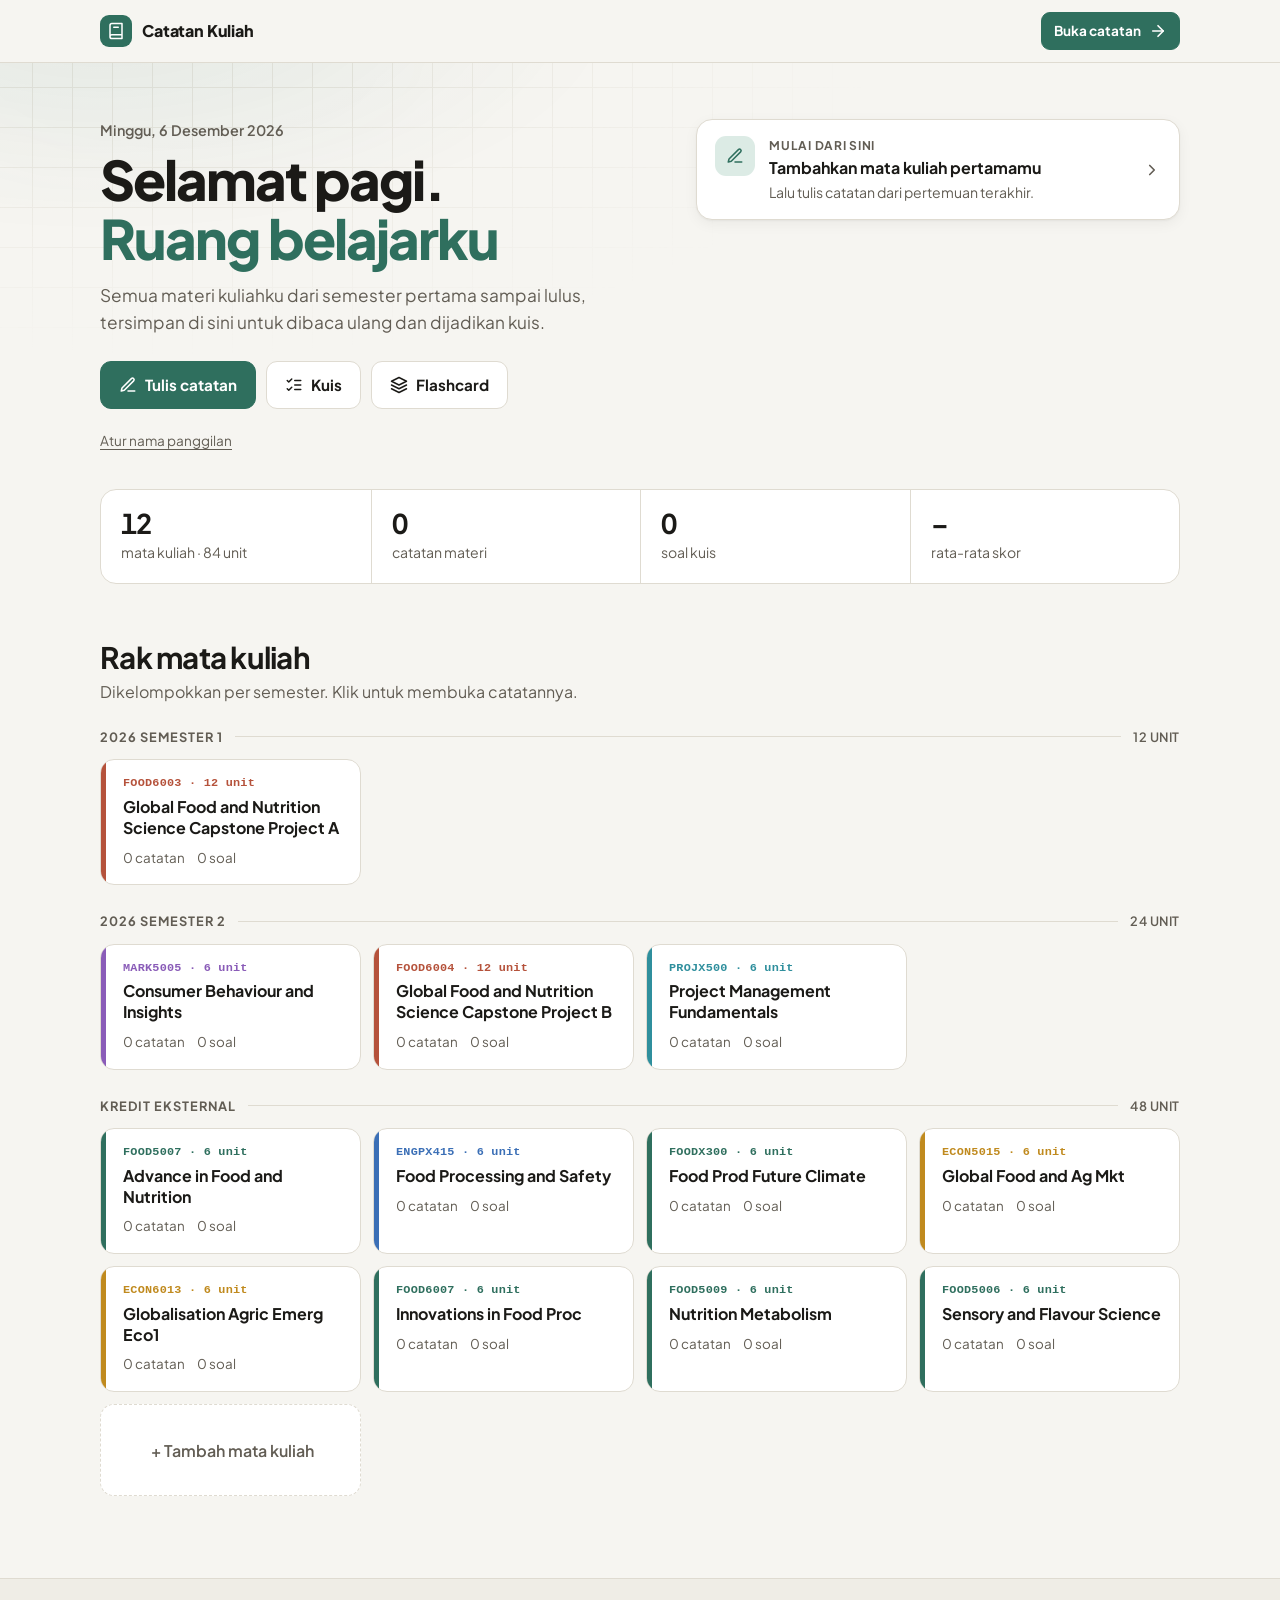
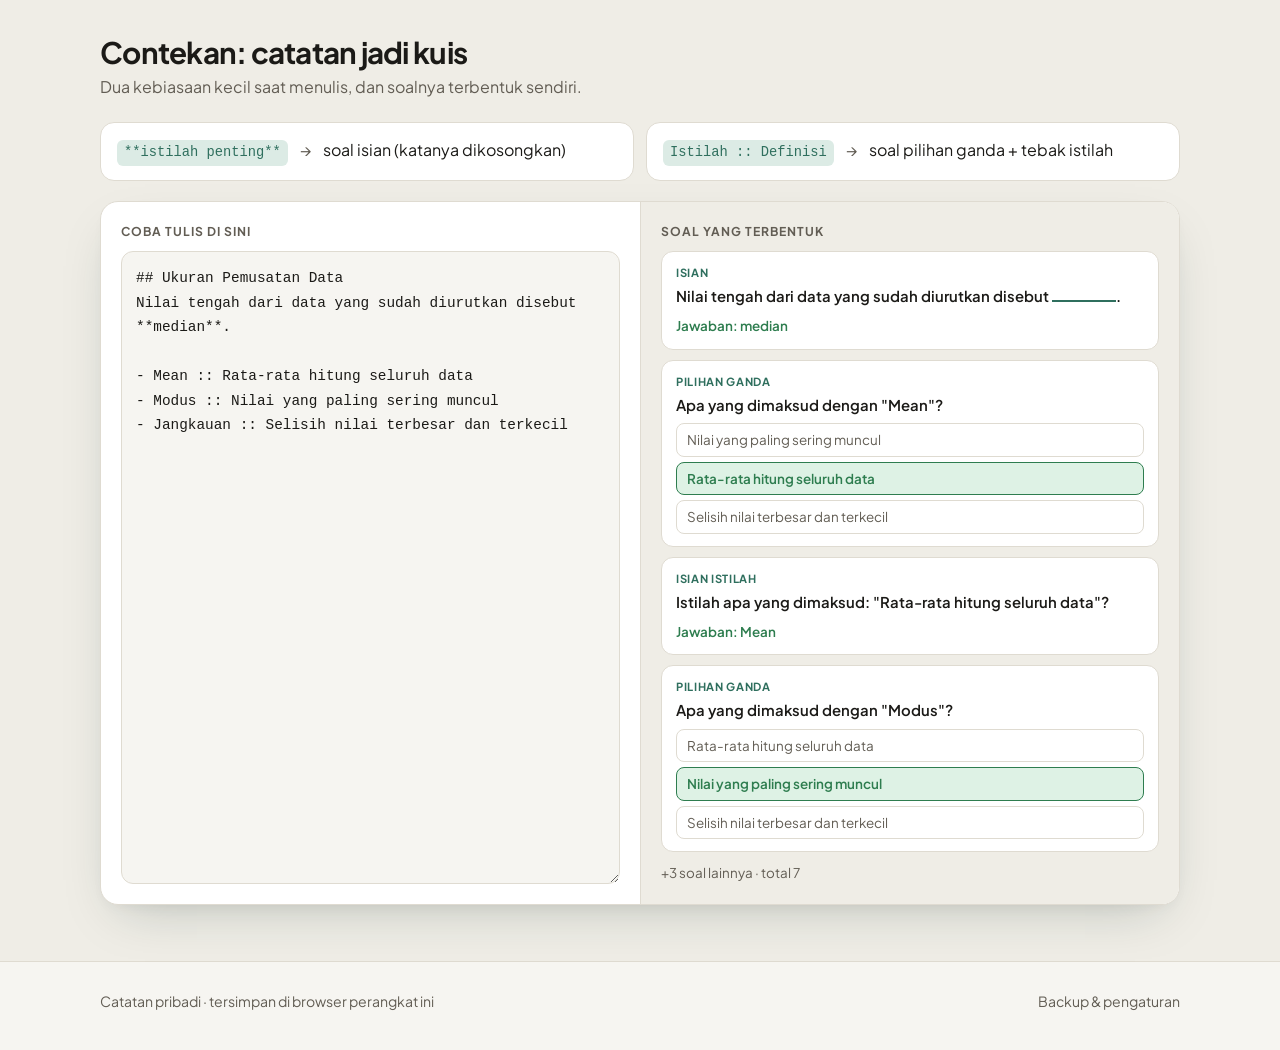
==== commit f4c3e7cc: "Tampilan aplikasi lebih profesional dan daftar mata kuliah 2026 - Ikon garis menggantikan emoji, sid" ====
--- a/index.html
+++ b/index.html
@@ -133,6 +133,9 @@
     .course::before { content: ""; position: absolute; left: 0; top: 0; bottom: 0; width: 5px; background: var(--c); }
     .course:hover { border-color: var(--c); transform: translateY(-2px); }
     .course .nm { font-weight: 700; line-height: 1.3; }
+    .course .code { font: 600 .74rem/1 ui-monospace, "SF Mono", Menlo, Consolas, monospace; color: var(--c); letter-spacing: .02em; margin-bottom: 7px; }
+    .semester-title .units { margin-left: auto; order: 2; font-weight: 600; letter-spacing: .04em; }
+    .semester-title::after { order: 1; }
     .course .meta { display: flex; gap: 6px 12px; flex-wrap: wrap; font-size: .84rem; color: var(--muted); margin-top: 8px; }
     .pill { display: inline-block; padding: 1px 8px; border-radius: 99px; font-size: .75rem; font-weight: 600; background: var(--bad-soft); color: var(--bad); }
     .course.add { display: grid; place-items: center; text-align: center; border-style: dashed; color: var(--muted); font-weight: 600; min-height: 92px; }
@@ -333,7 +336,7 @@
       const att = db.attempts.slice(-30);
       const avg = att.length ? Math.round(att.reduce((s, a) => s + (a.score / a.total) * 100, 0) / att.length) + '%' : '–';
       $('#stats').innerHTML = [
-        [db.courses.length, 'mata kuliah'], [db.notes.length, 'catatan materi'], [allQ.length, 'soal kuis'], [avg, 'rata-rata skor'],
+        [db.courses.length, `mata kuliah · ${totalUnits(db.courses)} unit`], [db.notes.length, 'catatan materi'], [allQ.length, 'soal kuis'], [avg, 'rata-rata skor'],
       ].map(([v, l]) => `<div><b>${v}</b><span>${l}</span></div>`).join('');
     }
 
@@ -345,12 +348,13 @@
         $('#shelf').innerHTML = `<div class="empty">Rak masih kosong.<br><br><a class="btn btn-primary" href="app.html#/matkul/baru">+ Tambah mata kuliah</a></div>`;
         return;
       }
-      $('#shelf').innerHTML = keys.map((k, i) => `<div class="semester"><div class="semester-title">${esc(k)}</div><div class="courses">
+      $('#shelf').innerHTML = keys.map((k, i) => `<div class="semester"><div class="semester-title"><span>${esc(k)}</span><span class="units">${totalUnits(groups[k])} unit</span></div><div class="courses">
         ${groups[k].sort((a, b) => a.name.localeCompare(b.name, 'id')).map((c) => {
           const ns = notesOf(c.id);
           const qs = questionsFor(ns.map((n) => n.id));
           const w = qs.filter((q) => weakSet.has(q.id)).length;
           return `<a class="course" style="--c:${esc(c.color)}" href="app.html#/matkul/${c.id}">
+            ${c.code ? `<div class="code">${esc(c.code)}${c.units ? ` · ${+c.units} unit` : ''}</div>` : ''}
             <div class="nm">${esc(c.name)}</div>
             <div class="meta"><span>${ns.length} catatan</span><span>${qs.length} soal</span>${w ? `<span class="pill">${w} perlu diulang</span>` : ''}</div></a>`;
         }).join('')}
@@ -360,6 +364,7 @@
 
     function renderAll() {
       db = load();
+      save(); // simpan hasil penambahan otomatis mata kuliah supaya id-nya sama dengan di aplikasi
       const allQ = questionsFor(db.notes.map((n) => n.id));
       const weak = allQ.filter((q) => isWeak(q.id));
       renderGreeting();
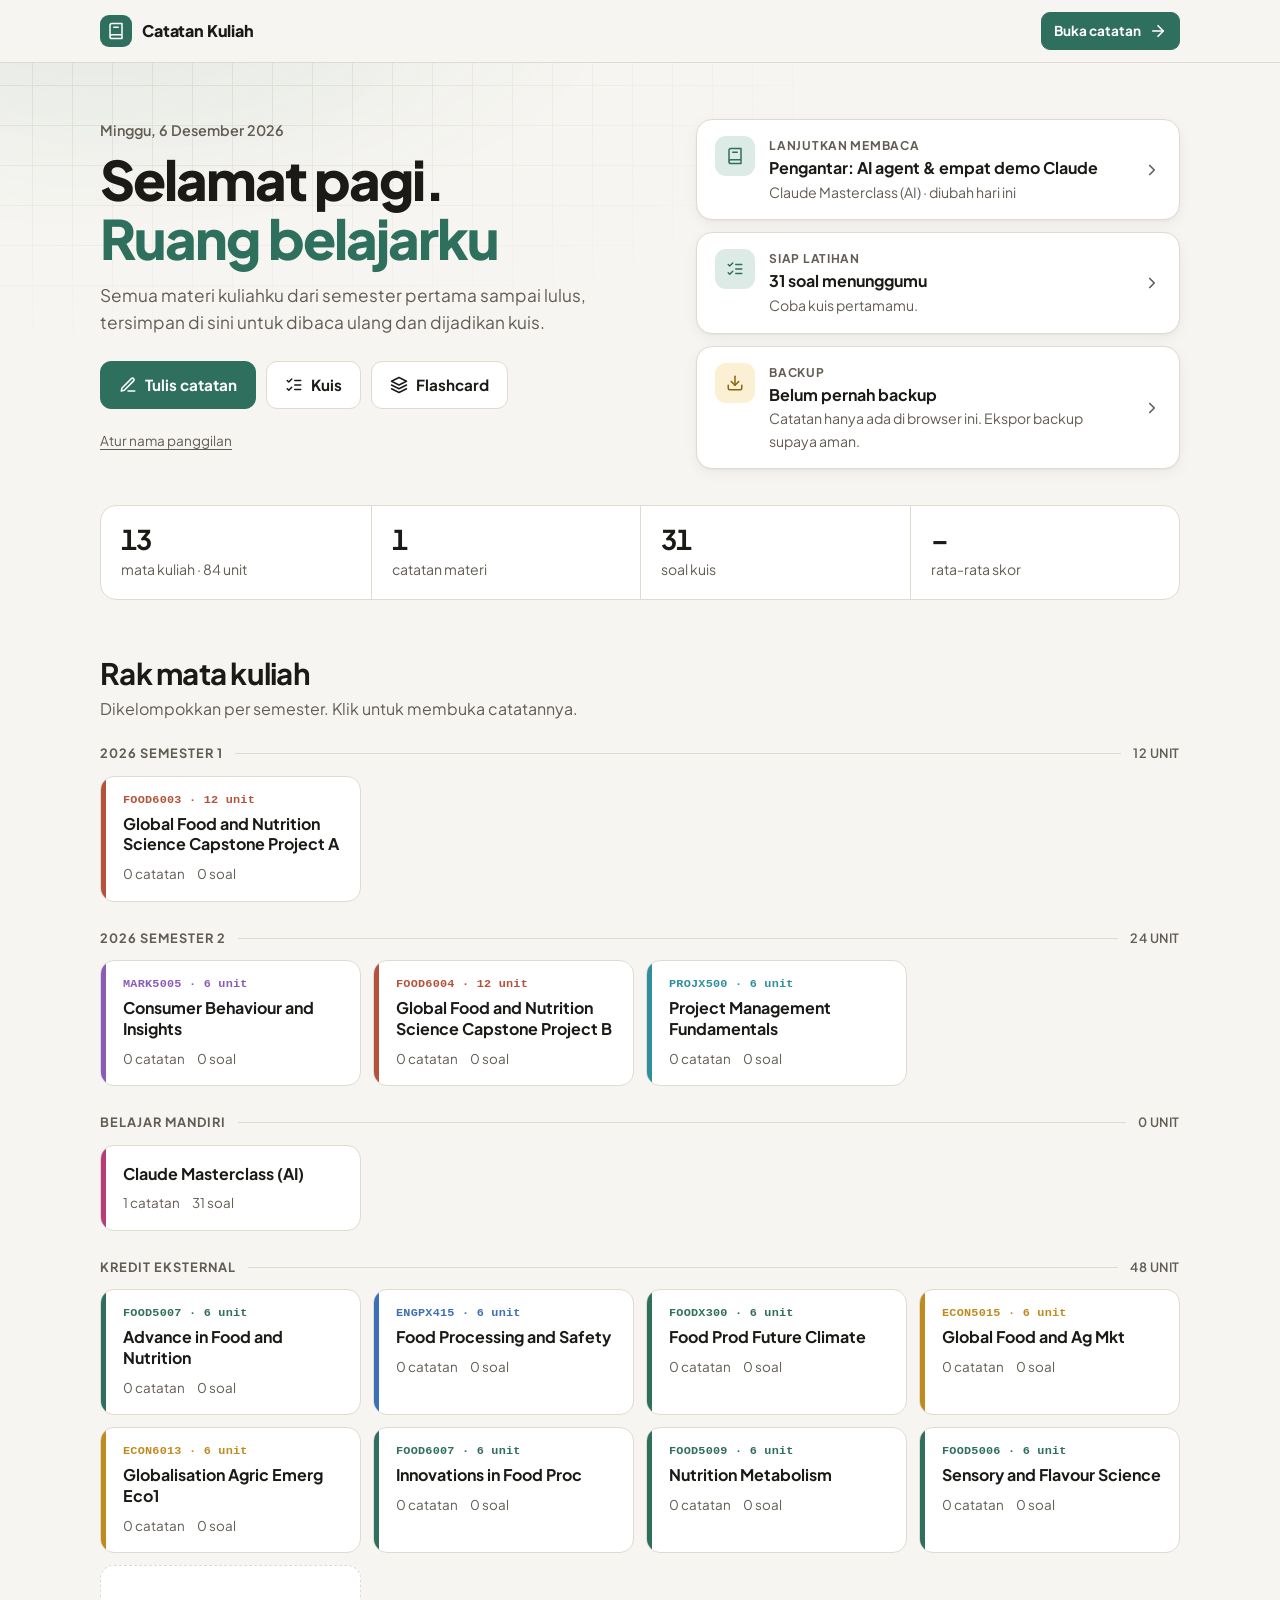
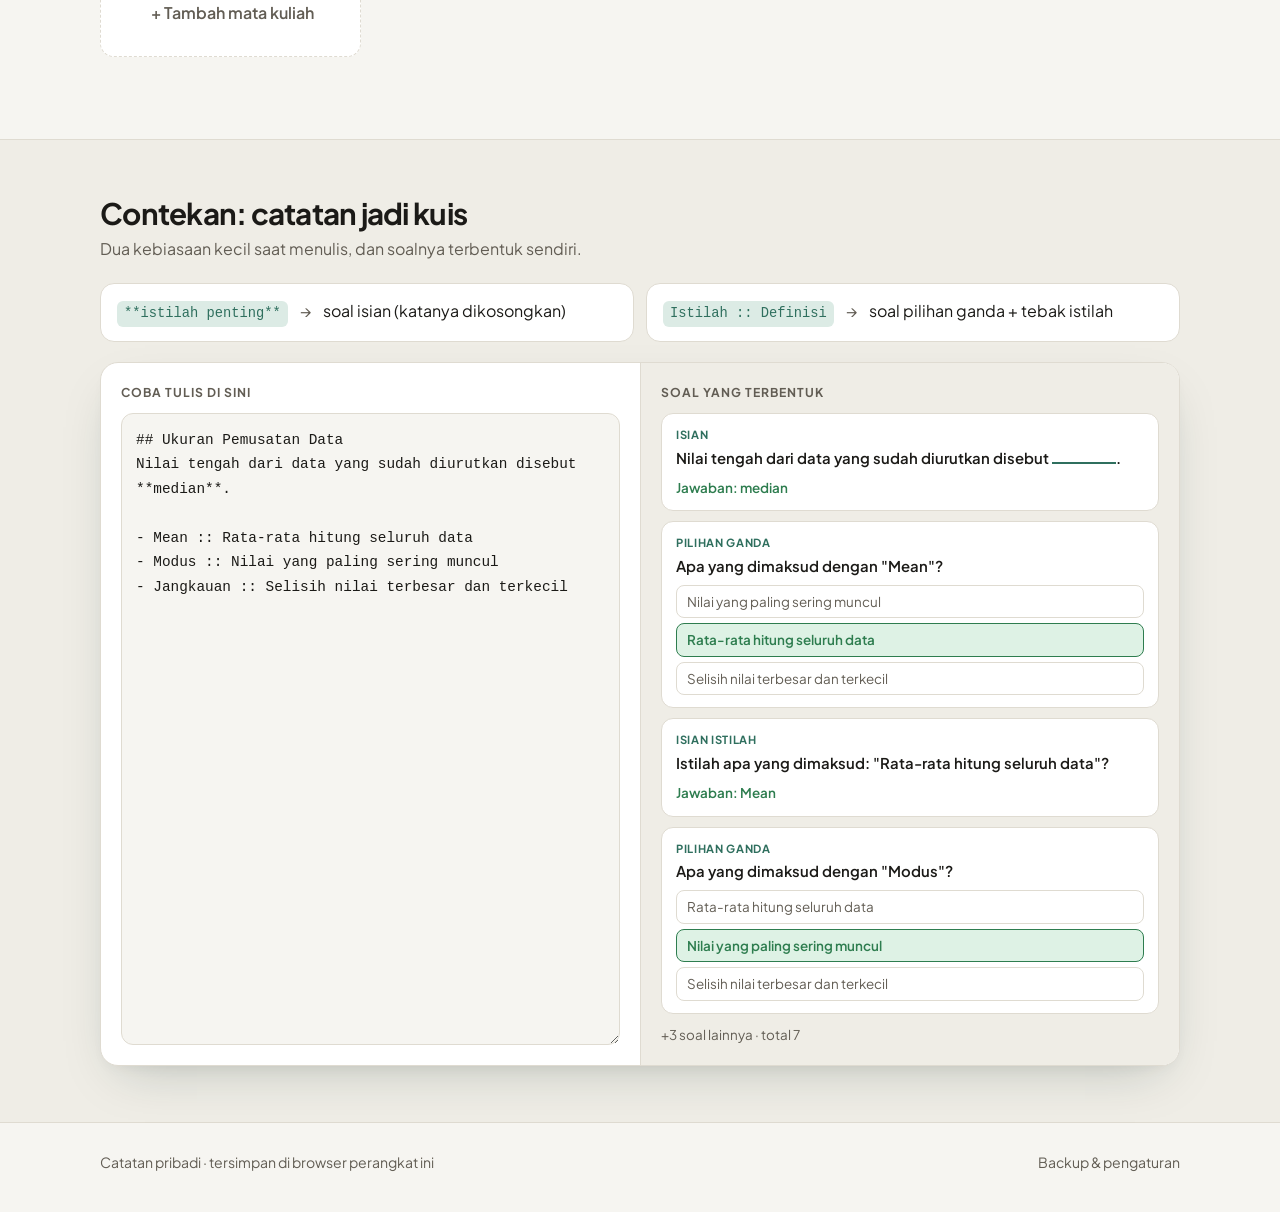
==== commit bc95b595: "Tambah catatan Claude Masterclass: AI agent dan empat demo Catatan materi baru dikirim lewat materi." ====
--- a/index.html
+++ b/index.html
@@ -265,7 +265,8 @@
     </div>
   </footer>
 
-  <script src="core.js"></script>
+  <script src="materi.js?v=4"></script>
+  <script src="core.js?v=4"></script>
   <script>
     'use strict';
     const NAME_KEY = 'catatanKuliah.owner';
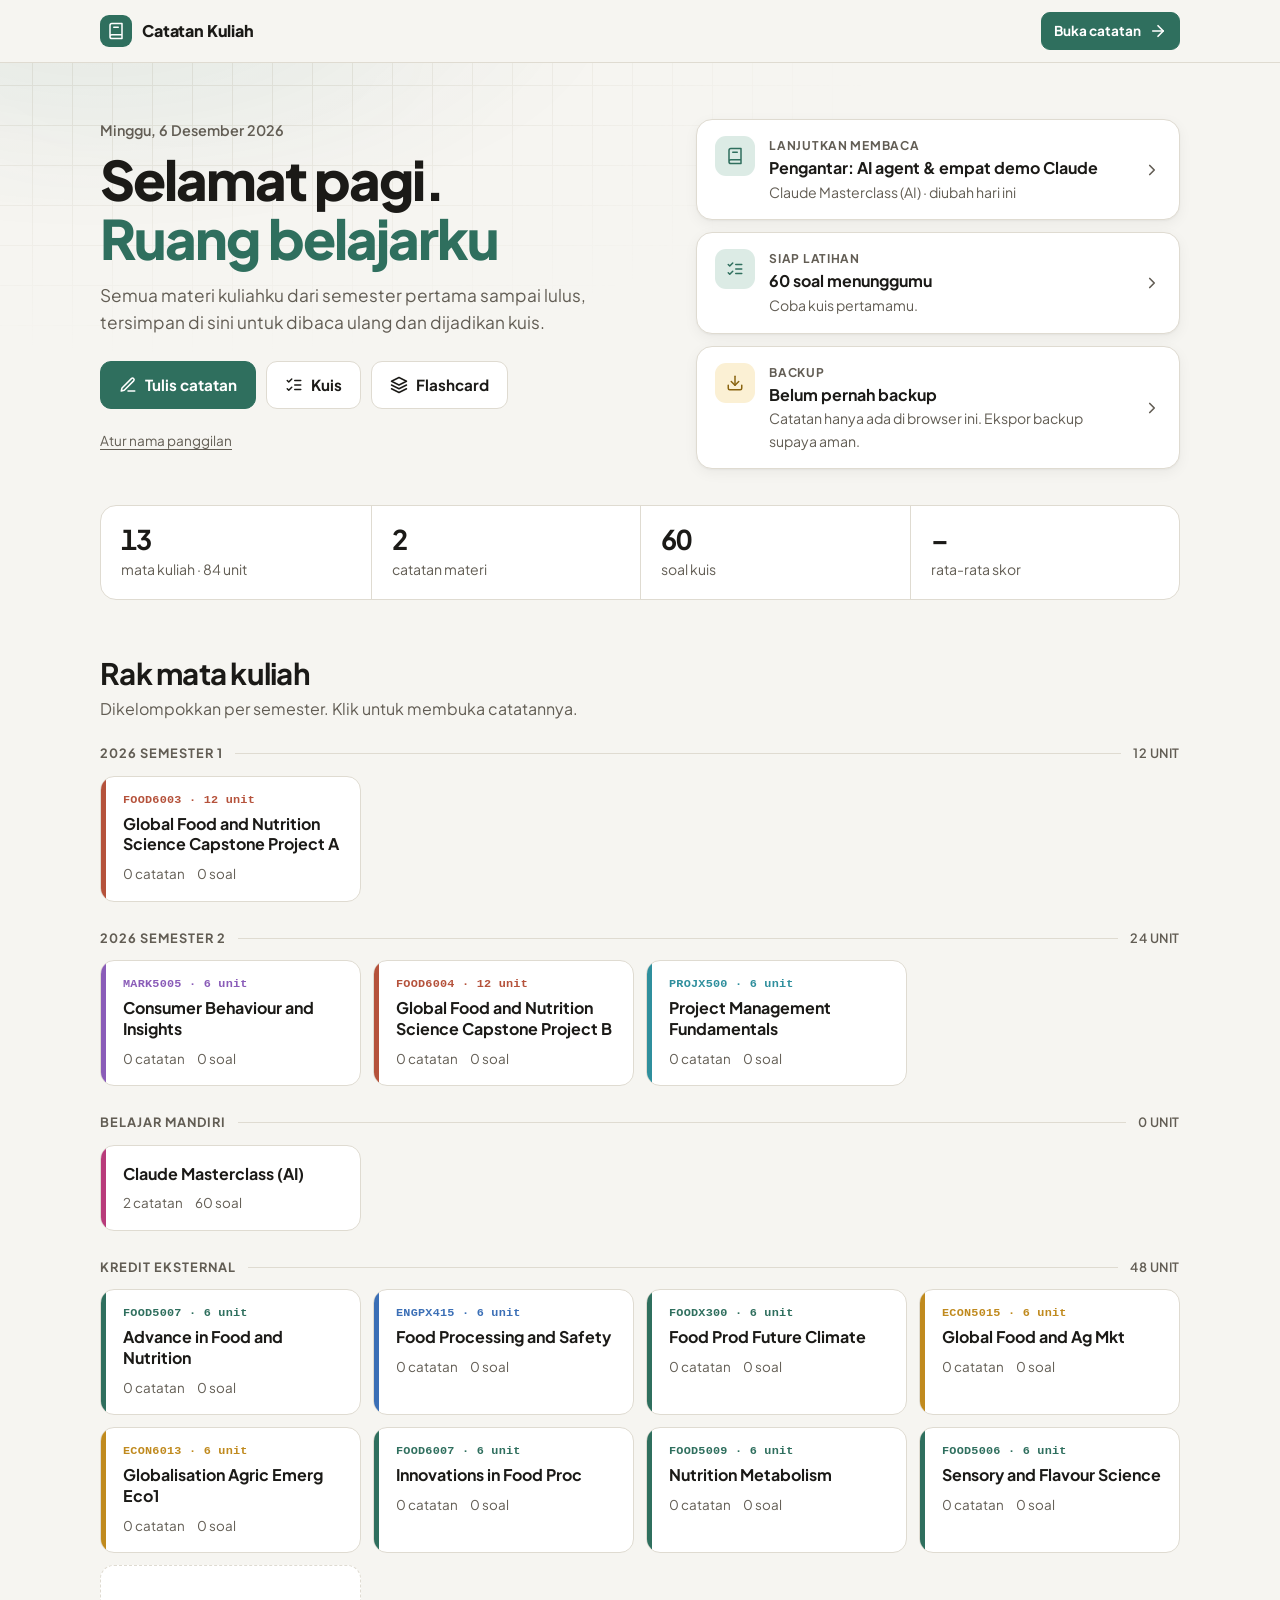
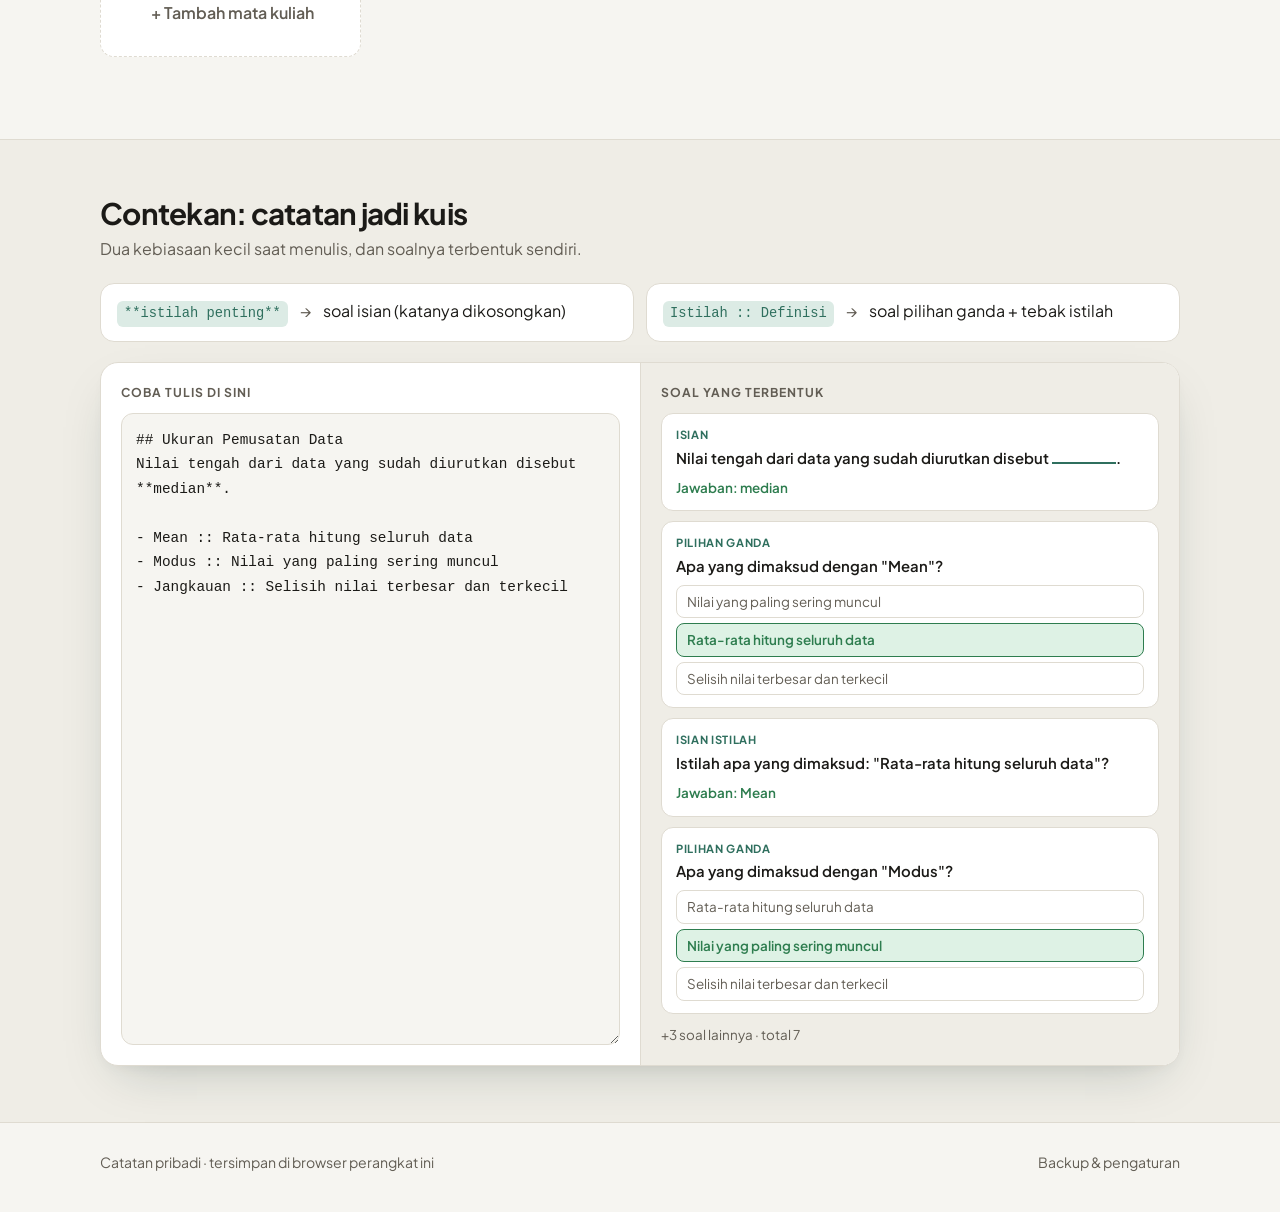
==== commit ea8483cc: "Tambah catatan outline 8 modul Claude Masterclass - Catatan kedua untuk Claude Masterclass beserta 6" ====
--- a/index.html
+++ b/index.html
@@ -265,8 +265,8 @@
     </div>
   </footer>
 
-  <script src="materi.js?v=4"></script>
-  <script src="core.js?v=4"></script>
+  <script src="materi.js?v=5"></script>
+  <script src="core.js?v=5"></script>
   <script>
     'use strict';
     const NAME_KEY = 'catatanKuliah.owner';
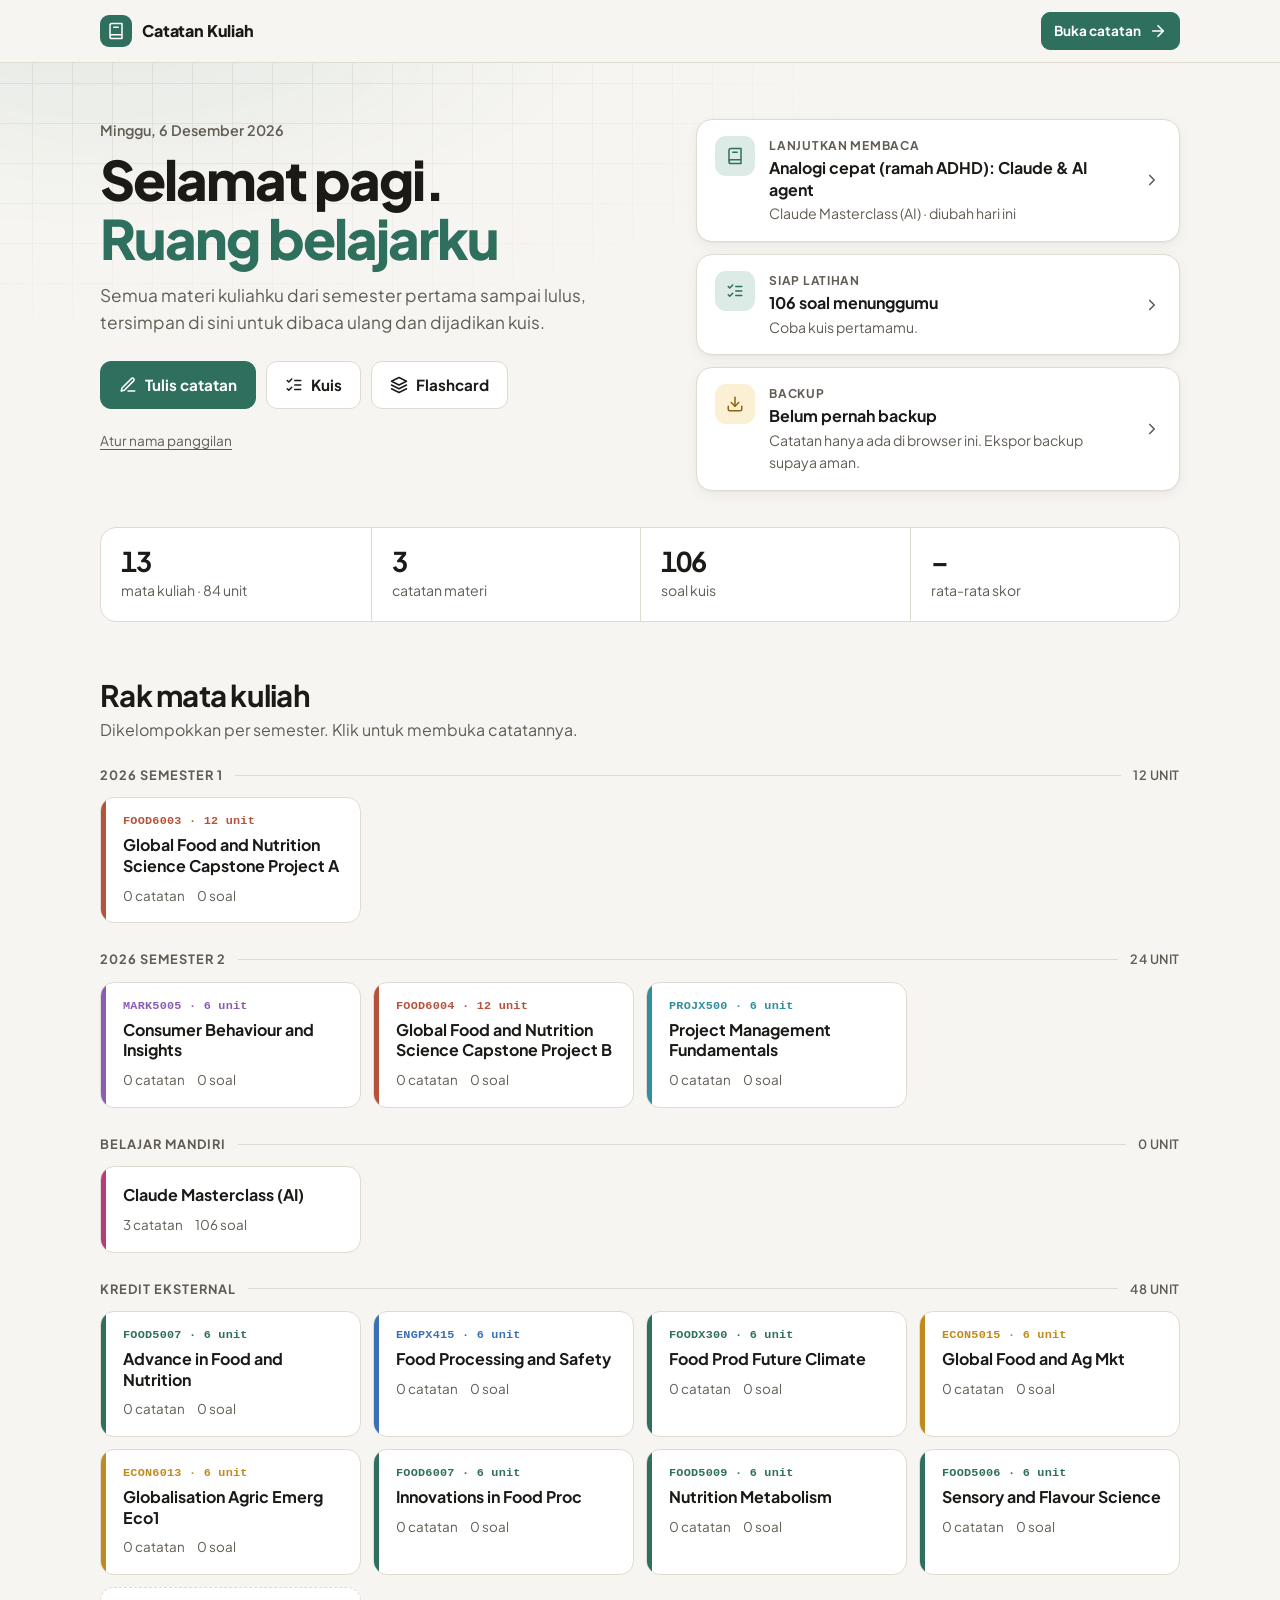
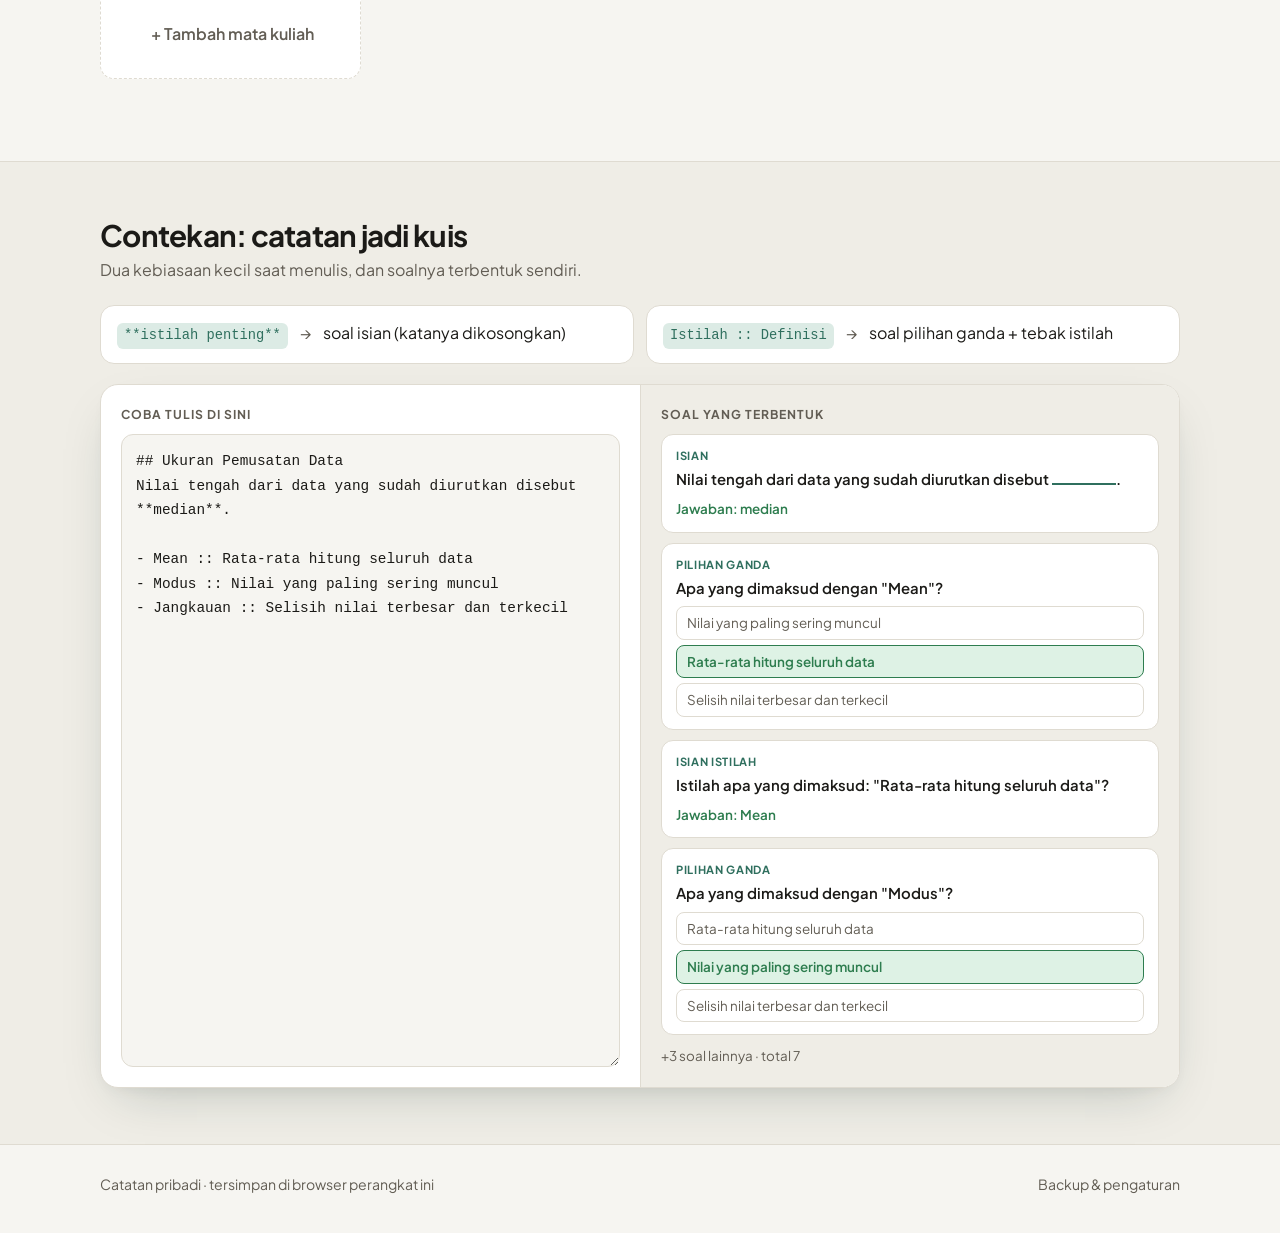
==== commit 94fa360d: "Tambah catatan analogi ramah ADHD untuk materi Claude - Satu analogi sehari-hari untuk setiap istila" ====
--- a/index.html
+++ b/index.html
@@ -265,8 +265,8 @@
     </div>
   </footer>
 
-  <script src="materi.js?v=5"></script>
-  <script src="core.js?v=5"></script>
+  <script src="materi.js?v=6"></script>
+  <script src="core.js?v=6"></script>
   <script>
     'use strict';
     const NAME_KEY = 'catatanKuliah.owner';
